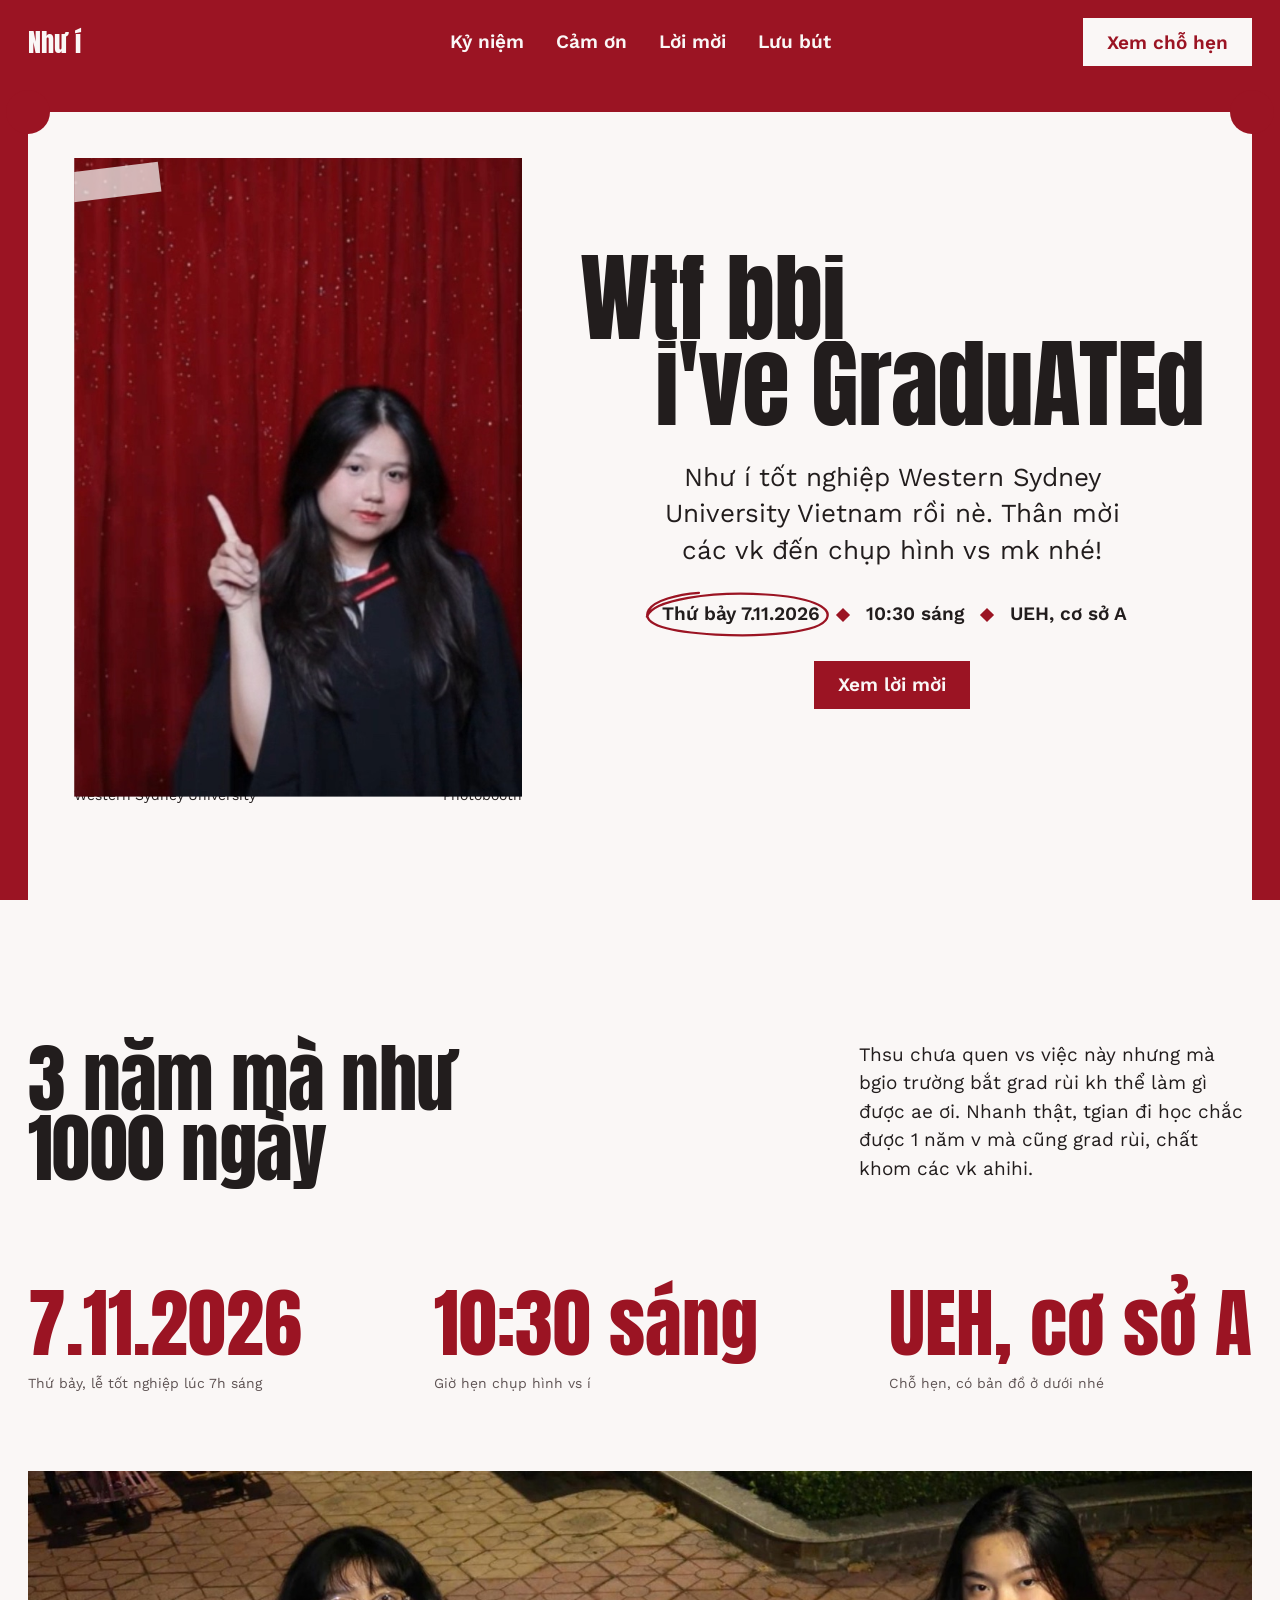
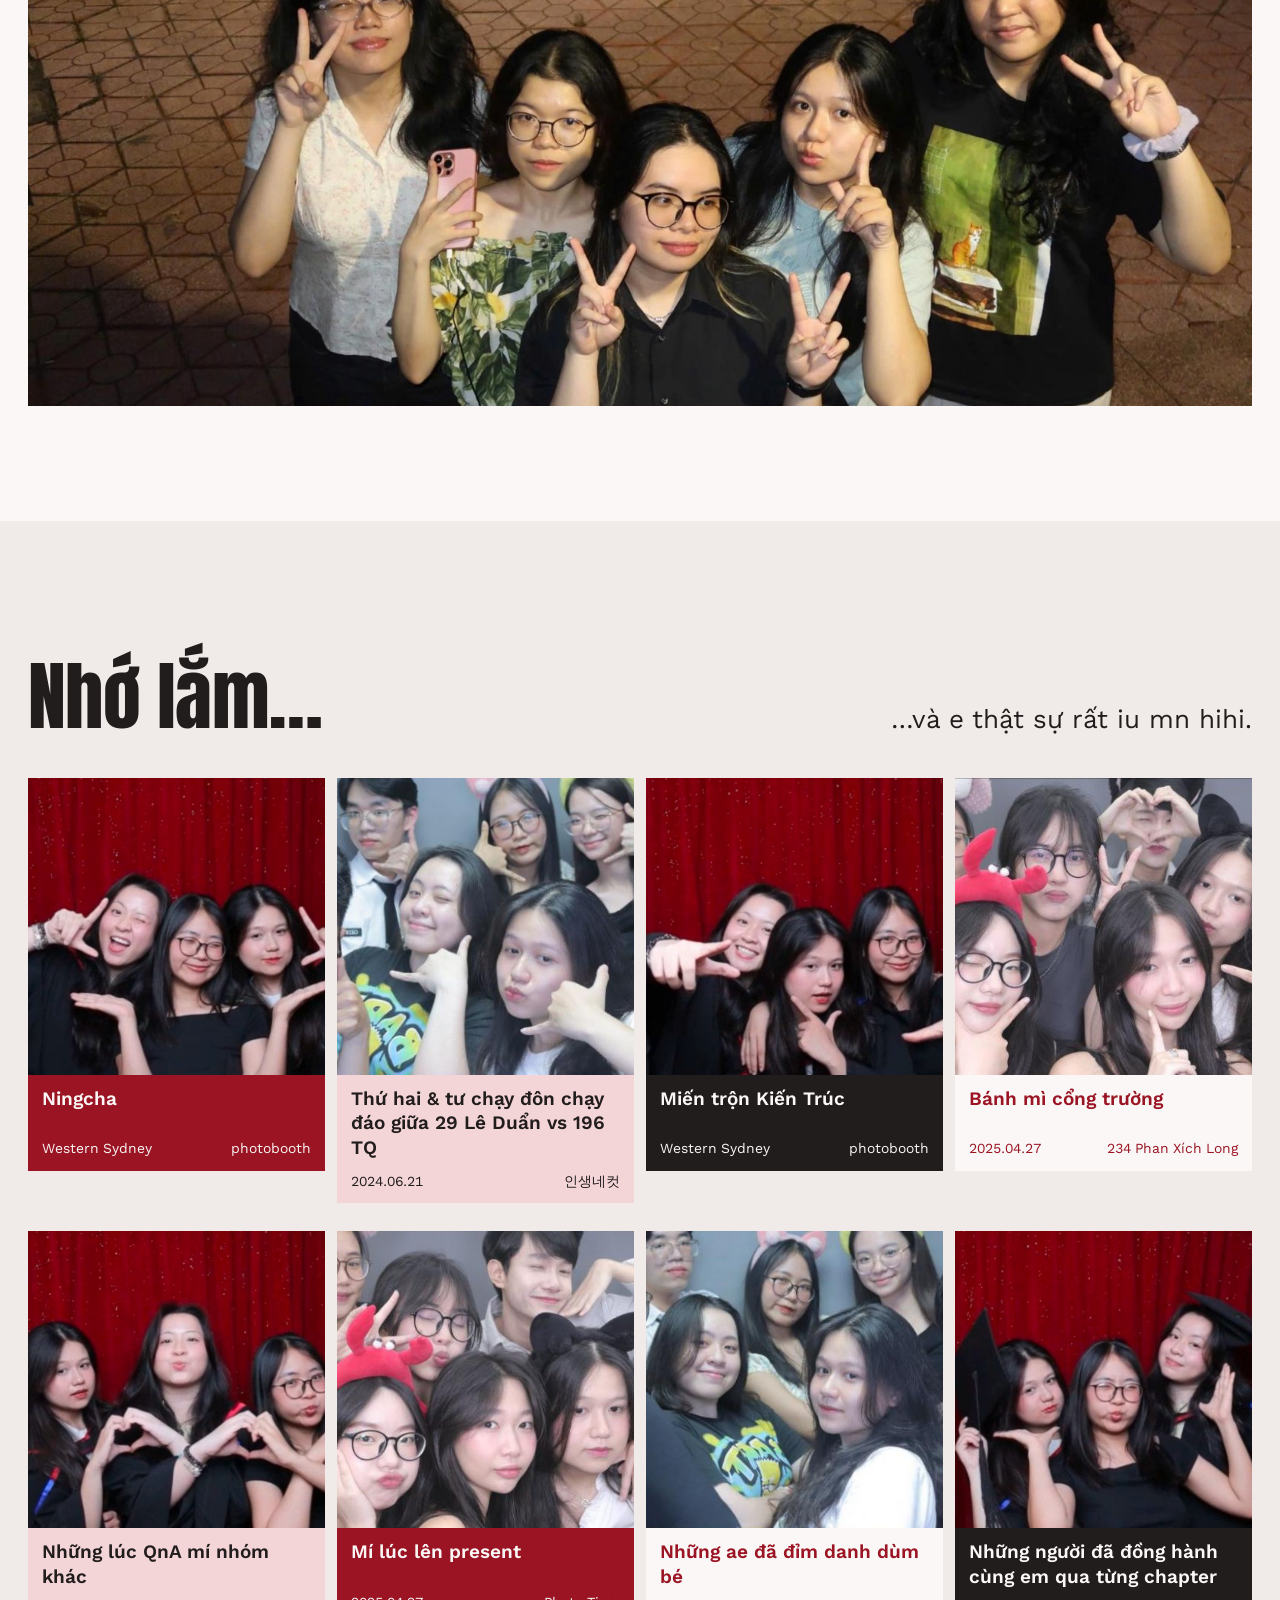
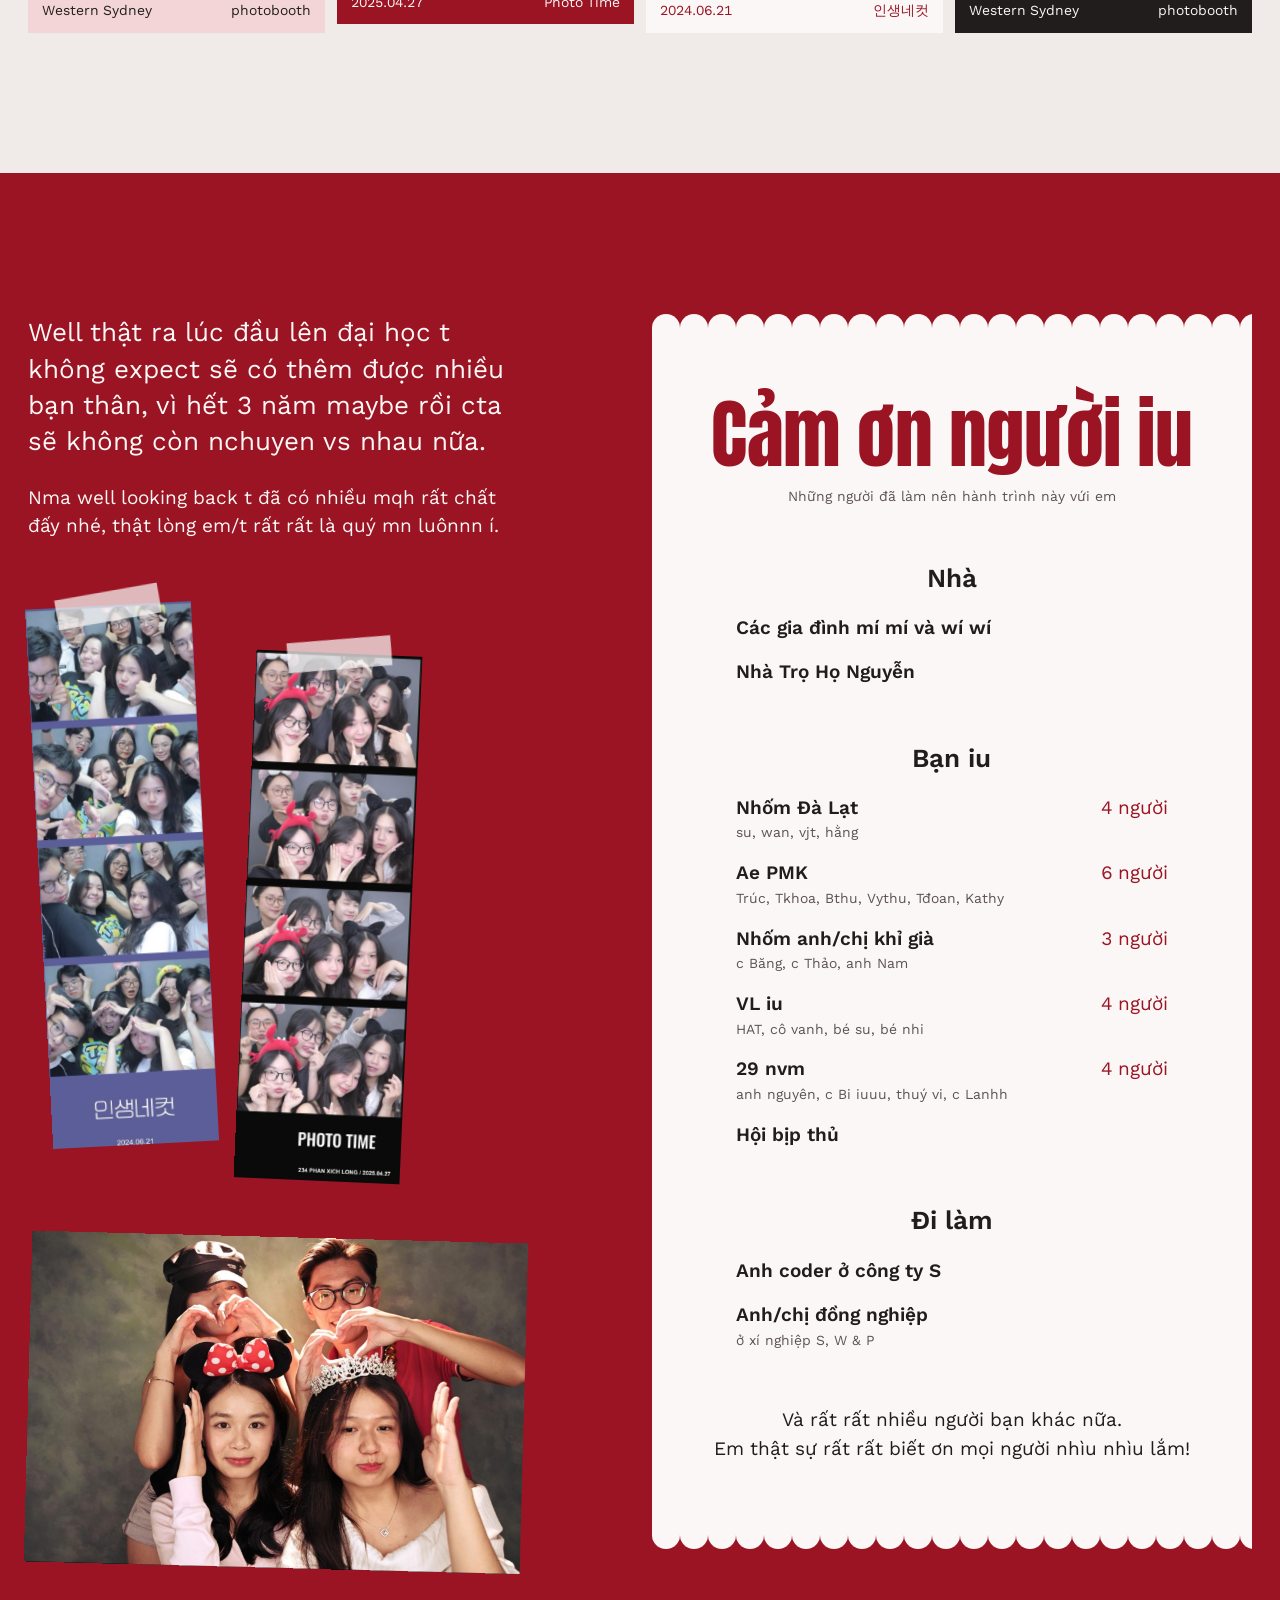
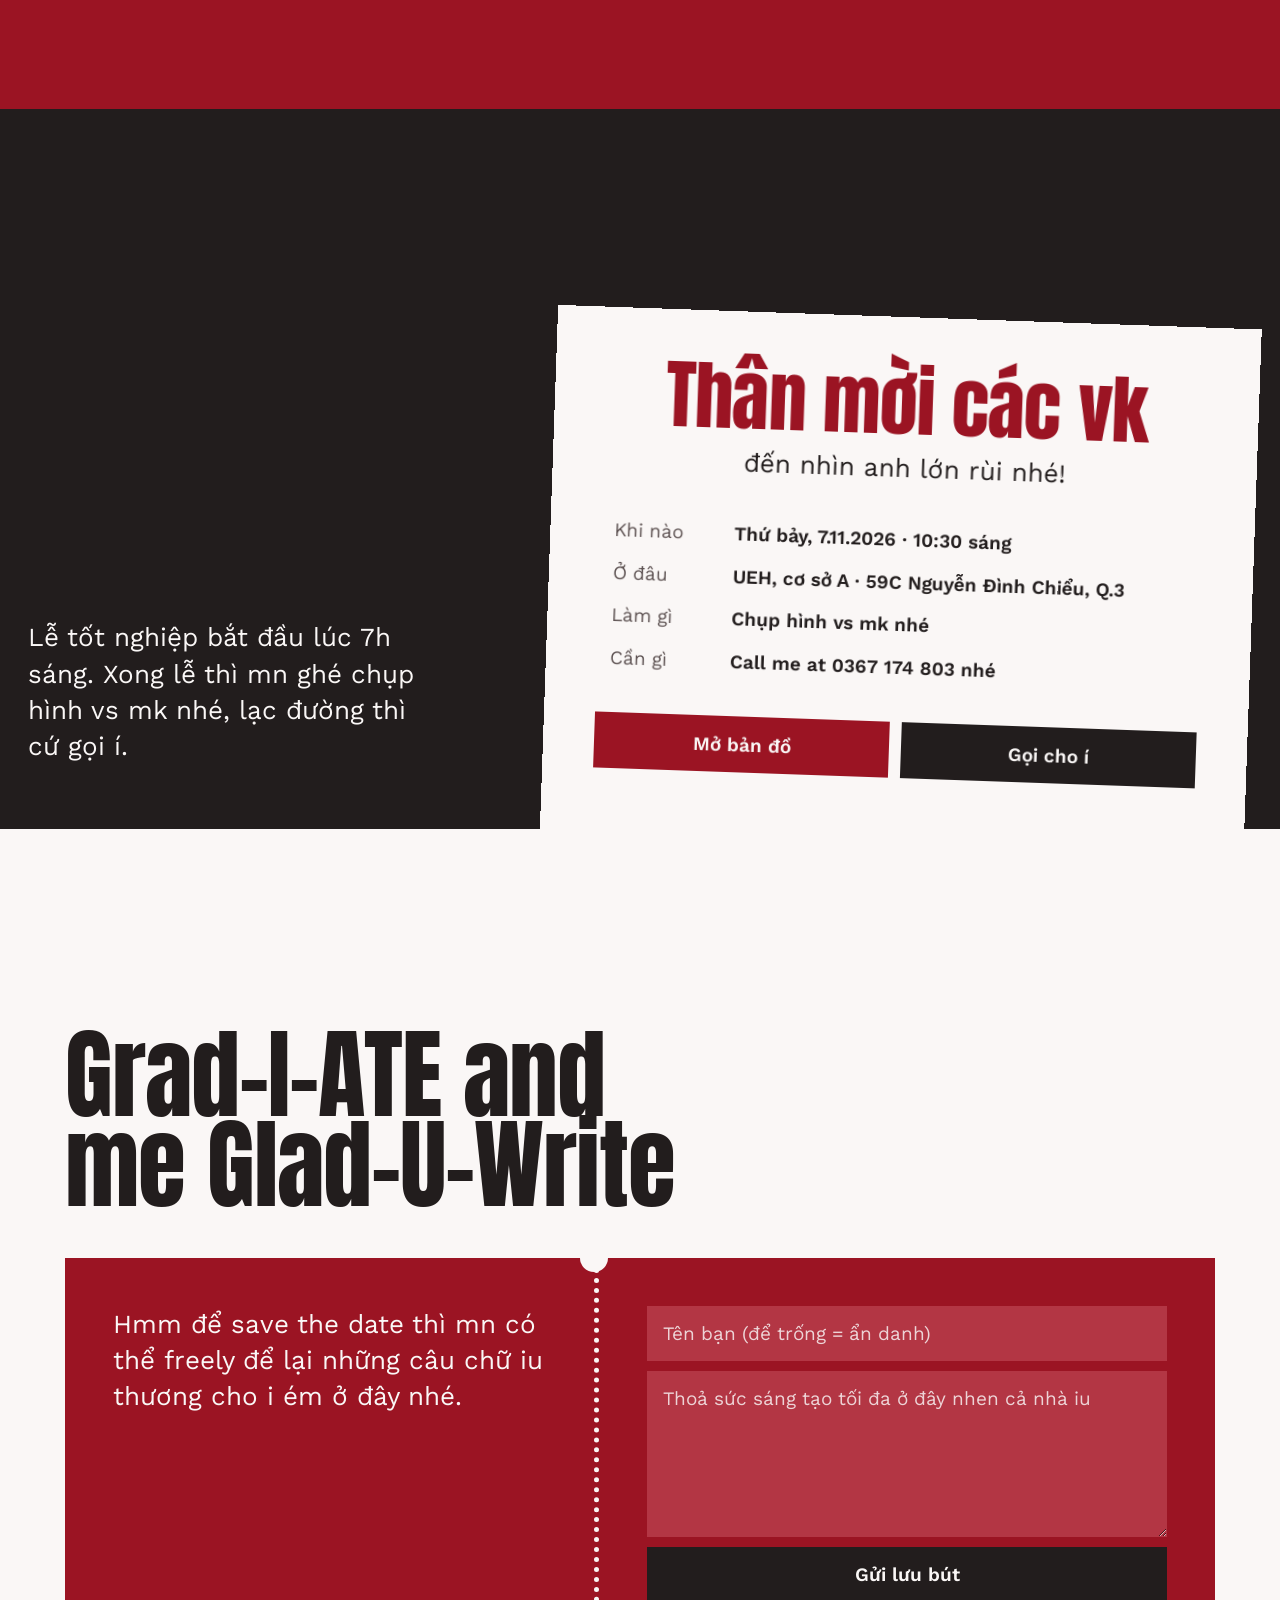
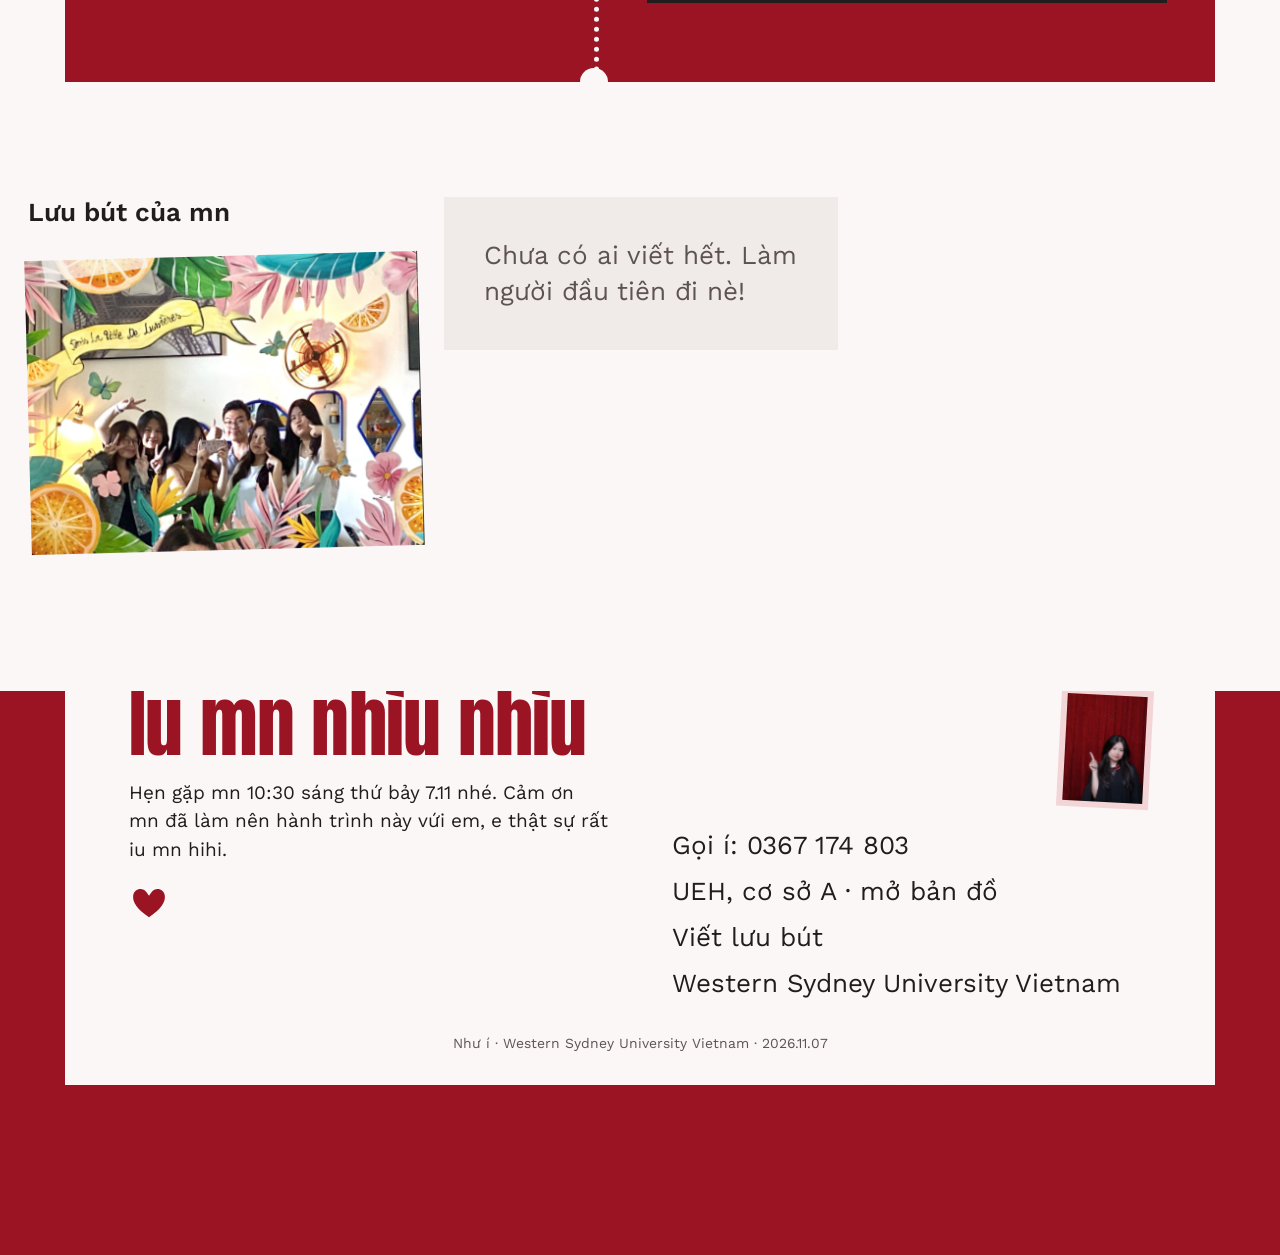
==== index.html @ 71745dd9 "Add Như í graduation invitation page Photobooth-card invitation in red and white: hero with grad por" ====
<!doctype html>
<html lang="vi">
<head>
<meta charset="utf-8">
<meta name="viewport" content="width=device-width, initial-scale=1, viewport-fit=cover">
<title>Như í tốt nghiệp</title>
<meta name="description" content="Như í tốt nghiệp Western Sydney University Vietnam. Thứ bảy 7.11.2026, 10:30 sáng: ghé chụp hình vs í nhé.">
<meta property="og:title" content="Wtf bbi i've GraduATEd · Như í">
<meta property="og:description" content="Thứ bảy 7.11.2026, 10:30 sáng tại UEH cơ sở A. Ghé chụp hình vs í nhé!">
<meta property="og:image" content="img/portrait.jpg">
<meta name="theme-color" content="#9b1423">
<link rel="preconnect" href="https://fonts.googleapis.com">
<link rel="preconnect" href="https://fonts.gstatic.com" crossorigin>
<link href="https://fonts.googleapis.com/css2?family=Anton&family=Work+Sans:wght@400;600&display=swap" rel="stylesheet">
<link rel="stylesheet" href="styles.css">
<script>document.documentElement.classList.add('js')</script>
</head>
<body>
<main class="sheet">

  <!-- Hero: the photobooth card held up against the red curtain -->
  <header class="hero" id="top">
    <nav class="bar" aria-label="Trang">
      <a class="mark" href="#top">Như í</a>
      <ul class="bar__links">
        <li><a class="link" href="#nho-lam">Kỷ niệm</a></li>
        <li><a class="link" href="#cam-on">Cảm ơn</a></li>
        <li><a class="link" href="#loi-moi">Lời mời</a></li>
        <li><a class="link" href="#luu-but">Lưu bút</a></li>
      </ul>
      <a class="button button--paper" href="#loi-moi">Xem chỗ hẹn</a>
    </nav>

    <div class="card">
      <span class="scallop scallop--tl" aria-hidden="true"></span>
      <span class="scallop scallop--tr" aria-hidden="true"></span>
      <div class="card__inner">
        <figure class="frame hero__frame" data-open>
          <img src="img/portrait.jpg" width="670" height="922" alt="Như í mặc áo cử nhân, chỉ tay lên, đứng trước tấm rèm đỏ của photobooth Western Sydney" fetchpriority="high">
          <span class="tape tape--hero" aria-hidden="true"></span>
          <figcaption class="imprint"><span>Western Sydney University</span><span>Photobooth</span></figcaption>
        </figure>
        <div class="hero__text">
          <h1 class="display lines">
            <span class="line"><span data-line style="--i:0">Wtf bbi</span></span>
            <span class="line line--right"><span data-line style="--i:1">i've GraduATEd</span></span>
          </h1>
          <p class="lead" data-load style="--d:420ms">Như í tốt nghiệp Western Sydney University Vietnam rồi nè. Thân mời các vk đến chụp hình vs mk nhé!</p>
          <p class="facts" data-load style="--d:480ms">
            <span class="circled">Thứ bảy 7.11.2026
              <svg class="pen" viewBox="0 0 220 64" preserveAspectRatio="none" aria-hidden="true"><path d="M14 36c6-20 70-30 128-26 46 3 72 14 66 28-7 17-70 22-120 19C40 54 6 46 16 28 22 17 46 10 70 8"/></svg>
            </span>
            <span class="diamond" aria-hidden="true"></span>
            <span>10:30 sáng</span>
            <span class="diamond" aria-hidden="true"></span>
            <span>UEH, cơ sở A</span>
          </p>
          <a class="button button--red" data-load style="--d:540ms" href="#loi-moi">Xem lời mời</a>
        </div>
      </div>
    </div>
  </header>

  <!-- Intro: the opening joke and the facts, set like a printed programme -->
  <section class="intro" aria-labelledby="intro-h">
    <div class="intro__top">
      <h2 class="head" id="intro-h" data-reveal>3 năm mà như 1000 ngày</h2>
      <p class="intro__note" data-reveal style="--i:1">Thsu chưa quen vs việc này nhưng mà bgio trường bắt grad rùi kh thể làm gì được ae ơi. Nhanh thật, tgian đi học chắc được 1 năm v mà cũng grad rùi, chất khom các vk ahihi.</p>
    </div>
    <dl class="programme">
      <div data-reveal style="--i:0"><dt>7.11.2026</dt><dd>Thứ bảy, lễ tốt nghiệp lúc 7h sáng</dd></div>
      <div data-reveal style="--i:1"><dt>10:30 sáng</dt><dd>Giờ hẹn chụp hình vs í</dd></div>
      <div data-reveal style="--i:2"><dt>UEH, cơ sở A</dt><dd>Chỗ hẹn, có bản đồ ở dưới nhé</dd></div>
    </dl>
    <figure class="intro__photo frame" data-reveal style="--i:3">
      <img src="img/night-five.jpg" width="1600" height="899" loading="lazy" alt="Năm cô bạn giơ tay chữ V, chụp từ trên xuống trên sân gạch buổi tối">
    </figure>
  </section>

  <!-- Gallery: booth frames with their printed strips, one memory each -->
  <section class="memories" id="nho-lam" aria-labelledby="mem-h">
    <div class="memories__head">
      <h2 class="head" id="mem-h" data-reveal>Nhớ lắm…</h2>
      <p class="lead" data-reveal style="--i:1">…và e thật sự rất iu mn hihi.</p>
    </div>
    <ul class="tiles">
      <li class="tile tile--a" data-reveal style="--i:0">
        <img src="img/booth-1.jpg" width="536" height="662" loading="lazy" alt="Ba bạn mặc áo cử nhân tạo dáng trước rèm đỏ">
        <div class="tile__strip"><p>Ningcha</p><p class="tile__imprint"><span>Western Sydney</span><span>photobooth</span></p></div>
      </li>
      <li class="tile tile--b" data-reveal style="--i:1">
        <img src="img/insaeng-1.jpg" width="592" height="392" loading="lazy" alt="Nhóm bạn chen nhau trong khung hình photobooth Life4Cuts">
        <div class="tile__strip"><p>Thứ hai &amp; tư chạy đôn chạy đáo giữa 29 Lê Duẩn vs 196 TQ</p><p class="tile__imprint"><span>2024.06.21</span><span>인생네컷</span></p></div>
      </li>
      <li class="tile tile--c" data-reveal style="--i:2">
        <img src="img/booth-2.jpg" width="536" height="662" loading="lazy" alt="Ba bạn mặc áo cử nhân chỉ tay về phía máy ảnh">
        <div class="tile__strip"><p>Miến trộn Kiến Trúc</p><p class="tile__imprint"><span>Western Sydney</span><span>photobooth</span></p></div>
      </li>
      <li class="tile tile--d" data-reveal style="--i:3">
        <img src="img/phototime-1.jpg" width="600" height="396" loading="lazy" alt="Năm bạn đeo bờm tai thỏ và bờm cua đỏ trong photobooth">
        <div class="tile__strip"><p>Bánh mì cổng trường</p><p class="tile__imprint"><span>2025.04.27</span><span>234 Phan Xích Long</span></p></div>
      </li>
      <li class="tile tile--b" data-reveal style="--i:0">
        <img src="img/booth-3.jpg" width="536" height="662" loading="lazy" alt="Ba bạn mặc áo cử nhân làm hình trái tim bằng tay">
        <div class="tile__strip"><p>Những lúc QnA mí nhóm khác</p><p class="tile__imprint"><span>Western Sydney</span><span>photobooth</span></p></div>
      </li>
      <li class="tile tile--a" data-reveal style="--i:1">
        <img src="img/phototime-3.jpg" width="600" height="396" loading="lazy" alt="Nhóm bạn chu môi, ôm má trong photobooth">
        <div class="tile__strip"><p>Mí lúc lên present</p><p class="tile__imprint"><span>2025.04.27</span><span>Photo Time</span></p></div>
      </li>
      <li class="tile tile--d" data-reveal style="--i:2">
        <img src="img/insaeng-3.jpg" width="592" height="392" loading="lazy" alt="Nhóm bạn đeo kính tụm lại cười trong photobooth">
        <div class="tile__strip"><p>Những ae đã đỉm danh dùm bé</p><p class="tile__imprint"><span>2024.06.21</span><span>인생네컷</span></p></div>
      </li>
      <li class="tile tile--c" data-reveal style="--i:3">
        <img src="img/booth-4.jpg" width="536" height="662" loading="lazy" alt="Ba bạn mặc áo cử nhân, một bạn cầm mũ tốt nghiệp">
        <div class="tile__strip"><p>Những người đã đồng hành cùng em qua từng chapter</p><p class="tile__imprint"><span>Western Sydney</span><span>photobooth</span></p></div>
      </li>
    </ul>
  </section>

  <!-- Thank you: the people, printed as a long list sheet beside the strips -->
  <section class="thanks" id="cam-on" aria-labelledby="thanks-h">
    <div class="thanks__side">
      <p class="lead" data-reveal>Well thật ra lúc đầu lên đại học t không expect sẽ có thêm được nhiều bạn thân, vì hết 3 năm maybe rồi cta sẽ không còn nchuyen vs nhau nữa.</p>
      <p data-reveal style="--i:1">Nma well looking back t đã có nhiều mqh rất chất đấy nhé, thật lòng em/t rất rất là quý mn luônnn í.</p>
      <div class="strips">
        <figure class="strip strip--left" data-reveal style="--i:2">
          <span class="tape" aria-hidden="true"></span>
          <img src="img/strip-insaeng.jpg" width="493" height="1600" loading="lazy" alt="Dải ảnh Life4Cuts bốn khung, nhóm bạn tạo dáng, ngày 2024.06.21">
        </figure>
        <figure class="strip strip--right" data-reveal style="--i:3">
          <span class="tape" aria-hidden="true"></span>
          <img src="img/strip-phototime.jpg" width="504" height="1600" loading="lazy" alt="Dải ảnh Photo Time bốn khung ở 234 Phan Xích Long, ngày 2025.04.27">
        </figure>
      </div>
      <figure class="frame thanks__photo" data-reveal style="--i:4">
        <img src="img/crew-minnie.jpg" width="1600" height="1064" loading="lazy" alt="Bốn bạn làm hình trái tim, hai bạn phía trước đeo bờm Minnie và vương miện">
      </figure>
    </div>

    <div class="menu" data-reveal>
      <h2 class="head" id="thanks-h">Cảm ơn người iu</h2>
      <p class="menu__note">Những người đã làm nên hành trình này vứi em</p>

      <div class="menu__group">
        <h3>Nhà</h3>
        <ul>
          <li><span class="menu__name">Các gia đình mí mí và wí wí</span></li>
          <li><span class="menu__name">Nhà Trọ Họ Nguyễn</span></li>
        </ul>
      </div>

      <div class="menu__group">
        <h3>Bạn iu</h3>
        <ul>
          <li><span class="menu__name">Nhốm Đà Lạt</span><span class="menu__count">4 người</span><span class="menu__who">su, wan, vjt, hằng</span></li>
          <li><span class="menu__name">Ae PMK</span><span class="menu__count">6 người</span><span class="menu__who">Trúc, Tkhoa, Bthu, Vythu, Tđoan, Kathy</span></li>
          <li><span class="menu__name">Nhốm anh/chị khỉ già</span><span class="menu__count">3 người</span><span class="menu__who">c Băng, c Thảo, anh Nam</span></li>
          <li><span class="menu__name">VL iu</span><span class="menu__count">4 người</span><span class="menu__who">HAT, cô vanh, bé su, bé nhi</span></li>
          <li><span class="menu__name">29 nvm</span><span class="menu__count">4 người</span><span class="menu__who">anh nguyên, c Bi iuuu, thuý vi, c Lanhh</span></li>
          <li><span class="menu__name">Hội bịp thủ</span></li>
        </ul>
      </div>

      <div class="menu__group">
        <h3>Đi làm</h3>
        <ul>
          <li><span class="menu__name">Anh coder ở công ty S</span></li>
          <li><span class="menu__name">Anh/chị đồng nghiệp</span><span class="menu__who">ở xí nghiệp S, W &amp; P</span></li>
        </ul>
      </div>

      <p class="menu__close">Và rất rất nhiều người bạn khác nữa.<br>Em thật sự rất rất biết ơn mọi người nhìu nhìu lắm!</p>
    </div>
  </section>

  <!-- Invitation: the reply card lying on the dark field -->
  <section class="invite" id="loi-moi" aria-labelledby="invite-h">
    <p class="invite__aside" data-reveal>Lễ tốt nghiệp bắt đầu lúc 7h sáng. Xong lễ thì mn ghé chụp hình vs mk nhé, lạc đường thì cứ gọi í.</p>
    <div class="reply" data-reveal style="--i:1">
      <h2 class="head" id="invite-h">Thân mời các vk</h2>
      <p class="lead reply__sub">đến nhìn anh lớn rùi nhé!</p>
      <dl class="reply__details">
        <div><dt>Khi nào</dt><dd>Thứ bảy, 7.11.2026 · 10:30 sáng</dd></div>
        <div><dt>Ở đâu</dt><dd>UEH, cơ sở A · 59C Nguyễn Đình Chiểu, Q.3</dd></div>
        <div><dt>Làm gì</dt><dd>Chụp hình vs mk nhé</dd></div>
        <div><dt>Cần gì</dt><dd>Call me at 0367 174 803 nhé</dd></div>
      </dl>
      <div class="reply__actions">
        <a class="button button--red button--bar" href="https://share.google/7WF62bSGx4A1vVodG" target="_blank" rel="noopener">Mở bản đồ</a>
        <a class="button button--ink button--bar" href="tel:0367174803">Gọi cho í</a>
      </div>
    </div>
  </section>

  <!-- Guestbook: a coupon to fill in, then the notes on the wall -->
  <section class="guestbook" id="luu-but" aria-labelledby="gb-h">
    <h2 class="head guestbook__h" id="gb-h" data-reveal>Grad-I-ATE and me Glad-U-Write</h2>
    <form class="coupon" id="gb-form" data-reveal style="--i:1">
      <div class="coupon__left">
        <p class="lead">Hmm để save the date thì mn có thể freely để lại những câu chữ iu thương cho i ém ở đây nhé.</p>
      </div>
      <div class="coupon__right">
        <label class="sr-only" for="gb-name">Tên người viết</label>
        <input id="gb-name" name="name" maxlength="60" autocomplete="name" placeholder="Tên bạn (để trống = ẩn danh)">
        <label class="sr-only" for="gb-msg">Lời chúc</label>
        <textarea id="gb-msg" name="message" maxlength="1000" rows="5" required placeholder="Thoả sức sáng tạo tối đa ở đây nhen cả nhà iu"></textarea>
        <button class="button button--ink button--bar" type="submit">Gửi lưu bút</button>
        <p class="coupon__status" id="gb-status" role="status"></p>
      </div>
    </form>

    <div class="wall">
      <div class="wall__side">
        <h3 class="lead-head" data-reveal>Lưu bút của mn</h3>
        <figure class="frame wall__photo" data-reveal style="--i:1">
          <span class="tape" aria-hidden="true"></span>
          <img src="img/cafe-mirror.jpg" width="1600" height="1197" loading="lazy" alt="Cả nhóm chụp hình trong gương ở quán cà phê vẽ hoa lá và cam">
        </figure>
      </div>
      <ul class="notes" id="gb-notes" aria-live="polite">
        <li class="note note--empty">Chưa có ai viết hết. Làm người đầu tiên đi nè!</li>
      </ul>
    </div>
  </section>
</main>

<!-- Footer: the back of the card, revealed as the page lifts like a curtain -->
<footer class="back">
  <div class="postcard" data-reveal>
    <div class="postcard__msg">
      <h2 class="head">Iu mn nhìu nhìu</h2>
      <p>Hẹn gặp mn 10:30 sáng thứ bảy 7.11 nhé. Cảm ơn mn đã làm nên hành trình này vứi em, e thật sự rất iu mn hihi.</p>
      <svg class="heart" viewBox="0 0 48 44" aria-hidden="true"><path d="M24 40C10 30 4 22 5 14c1-8 11-11 16-4l3 4 3-4c5-7 15-4 16 4 1 8-5 16-19 26z"/></svg>
    </div>
    <div class="postcard__addr">
      <figure class="stamp"><img src="img/portrait.jpg" width="670" height="922" loading="lazy" alt="Ảnh tem: Như í mặc áo cử nhân"></figure>
      <ul>
        <li><a class="link" href="tel:0367174803">Gọi í: 0367 174 803</a></li>
        <li><a class="link" href="https://share.google/7WF62bSGx4A1vVodG" target="_blank" rel="noopener">UEH, cơ sở A · mở bản đồ</a></li>
        <li><a class="link" href="#luu-but">Viết lưu bút</a></li>
        <li>Western Sydney University Vietnam</li>
      </ul>
    </div>
    <p class="postcard__imprint">Như í · Western Sydney University Vietnam · 2026.11.07</p>
  </div>
</footer>

<script src="script.js" defer></script>
</body>
</html>
---- styles.css ----
/* Như í — graduation invitation. A photobooth card held against the red curtain. */

:root {
  /* colour: taken from the Western Sydney booth curtain, paper and ink */
  --red: #9b1423;
  --red-soft: #b33644;
  --paper: #faf7f6;
  --paper-2: #f0eae8;
  --pink: #f4d5d7;
  --ink: #221d1d;
  --muted: #5e5353;

  /* type: Anton for display, Work Sans for reading (both carry Vietnamese) */
  --display: "Anton", "Arial Narrow", sans-serif;
  --text: "Work Sans", system-ui, sans-serif;
  --step-small: clamp(0.8125rem, 0.79rem + 0.1vw, 0.875rem);
  --step-body: clamp(1.0625rem, 1rem + 0.25vw, 1.1875rem);
  --step-lead: clamp(1.25rem, 1.1rem + 0.7vw, 1.625rem);
  --step-head: clamp(2.25rem, 1.2rem + 4.4vw, 5rem);
  --step-display: clamp(3.25rem, 1rem + 6.4vw, 6.5rem);

  /* frame */
  --m: clamp(16px, 2.2vw, 32px);
  --gap: clamp(16px, 1.8vw, 24px);
  --section: clamp(96px, 11vw, 160px);

  /* motion */
  --ease-out: cubic-bezier(0.22, 1, 0.36, 1);
  --ease-expo: cubic-bezier(0.16, 1, 0.3, 1);
  --ease-in-out: cubic-bezier(0.76, 0, 0.24, 1);
  --ease-soft: cubic-bezier(0.33, 1, 0.68, 1);
  --t-press: 140ms;
  --t-hover: 180ms;
  --t-ui: 240ms;
}

*, *::before, *::after { box-sizing: border-box; }
html { -webkit-text-size-adjust: 100%; scroll-behavior: smooth; }
@media (prefers-reduced-motion: reduce) { html { scroll-behavior: auto; } }
body {
  margin: 0;
  background: var(--red);
  color: var(--ink);
  font: 400 var(--step-body)/1.5 var(--text);
  -webkit-font-smoothing: antialiased;
}
img { display: block; max-width: 100%; height: auto; }
h1, h2, h3, p, ul, dl, dd, figure { margin: 0; }
ul { padding: 0; list-style: none; }
a { color: inherit; }
::selection { background: var(--red); color: var(--paper); }
:focus-visible { outline: 3px solid currentColor; outline-offset: 3px; }
.sr-only { position: absolute; width: 1px; height: 1px; overflow: hidden; clip-path: inset(50%); white-space: nowrap; }

.display, .head {
  font-family: var(--display);
  font-weight: 400;
  letter-spacing: -0.01em;
  line-height: 0.92;
  text-wrap: balance;
}
.display { font-size: var(--step-display); line-height: 0.88; }
.head { font-size: var(--step-head); }
.lead { font-size: var(--step-lead); line-height: 1.4; }

.link {
  text-decoration: underline;
  text-decoration-color: transparent;
  text-underline-offset: 0.2em;
  text-decoration-thickness: 0.08em;
  transition: text-decoration-color var(--t-hover) ease;
}

.button {
  display: inline-flex;
  align-items: center;
  justify-content: center;
  min-height: 48px;
  padding: 0 24px;
  border: 0;
  border-radius: 0;
  font: 600 var(--step-body)/1 var(--text);
  text-decoration: none;
  cursor: pointer;
  transition: transform var(--t-press) var(--ease-out), background-color var(--t-hover) ease, color var(--t-hover) ease;
}
.button:active { transform: scale(0.97); }
.button--paper { background: var(--paper); color: var(--red); }
.button--red { background: var(--red); color: var(--paper); }
.button--ink { background: var(--ink); color: var(--paper); }
.button--bar { width: 100%; min-height: 56px; }
@media (hover: hover) and (pointer: fine) {
  .link:hover { text-decoration-color: currentColor; }
  .button--paper:hover { background: var(--pink); }
  .button--red:hover { background: var(--ink); }
  .button--ink:hover { background: var(--red); }
}

/* the photograph and its booth imprint */
.frame { position: relative; }
.frame img { width: 100%; object-fit: cover; }
.imprint {
  display: flex;
  justify-content: space-between;
  gap: 12px;
  padding-top: 10px;
  font-size: var(--step-small);
  font-variant-numeric: tabular-nums;
}
.tape {
  position: absolute;
  z-index: 2;
  top: -14px;
  left: 18px;
  width: 104px;
  height: 30px;
  background: rgb(250 247 246 / 0.72);
  transform: rotate(-7deg);
  pointer-events: none;
}

/* ---------- the page lifts off the footer like a curtain ---------- */
.sheet { position: relative; z-index: 1; background: var(--paper); }
.back { position: relative; z-index: 0; }

/* ---------- hero ---------- */
.hero {
  display: flex;
  flex-direction: column;
  min-height: 100svh;
  padding: 0 var(--m);
  overflow-x: clip;
  background: var(--red);
  color: var(--paper);
}
.bar {
  display: grid;
  grid-template-columns: 1fr auto 1fr;
  align-items: center;
  min-height: 84px;
}
.mark { font: 400 var(--step-lead)/1 var(--display); text-decoration: none; }
.bar__links { display: flex; gap: 32px; font-weight: 600; }
.bar__links a { text-decoration-color: transparent; }
.bar .button { justify-self: end; }

.card {
  position: relative;
  flex: 1;
  width: 100%;
  max-width: 1376px;
  margin: 28px auto 0;
  padding: clamp(28px, 3.6vw, 52px);
  padding-bottom: 72px;
  background: var(--paper);
  color: var(--ink);
}
.scallop {
  position: absolute;
  top: -22px;
  width: 44px;
  height: 44px;
  border-radius: 50%;
  background: var(--red);
}
.scallop--tl { left: -22px; }
.scallop--tr { right: -22px; }
.card__inner {
  display: grid;
  grid-template-columns: 5fr 7fr;
  gap: clamp(32px, 4.4vw, 64px);
  align-items: center;
}
.hero__frame { overflow: clip; }
.hero__frame img { aspect-ratio: 670 / 922; background: var(--red); }
.hero__frame .tape { top: 10px; left: -18px; }
.hero__text { display: grid; justify-items: center; text-align: center; gap: 32px; }
.hero__text h1 { width: 100%; max-width: 13ch; }
.lines .line { display: block; overflow: hidden; padding-bottom: 0.08em; margin-bottom: -0.08em; }
.lines [data-line] { display: block; }
.hero h1 .line:first-child { text-align: left; }
.hero h1 .line--right { text-align: right; }
.hero .lead { max-width: 30ch; }
.facts {
  display: flex;
  flex-wrap: wrap;
  justify-content: center;
  align-items: center;
  gap: 10px 18px;
  font-weight: 600;
}
.diamond { width: 10px; height: 10px; background: var(--red); transform: rotate(45deg); }
.circled { position: relative; white-space: nowrap; padding-left: 4px; }
.pen {
  position: absolute;
  inset: -14px -18px -12px -24px;
  width: calc(100% + 42px);
  height: calc(100% + 26px);
  overflow: visible;
  fill: none;
  stroke: var(--red);
  stroke-width: 2.6;
  stroke-linecap: round;
  pointer-events: none;
}

/* ---------- intro ---------- */
.intro { padding: var(--section) var(--m) clamp(96px, 9vw, 120px); }
.intro__top {
  display: grid;
  grid-template-columns: repeat(12, 1fr);
  gap: var(--gap);
  align-items: end;
}
.intro__top h2 { grid-column: 1 / 8; }
.intro__note { grid-column: 9 / 13; }
.programme {
  display: flex;
  justify-content: space-between;
  gap: var(--gap);
  margin-top: clamp(72px, 8vw, 120px);
}
.programme dt { font: 400 var(--step-head)/1 var(--display); color: var(--red); }
.programme dd { margin-top: 12px; font-size: var(--step-small); color: var(--muted); }
.intro__photo { margin-top: clamp(56px, 6vw, 88px); overflow: clip; }
.intro__photo img { aspect-ratio: 16 / 7; object-position: 50% 42%; }

/* ---------- memories: tiles with booth strips ---------- */
.memories { padding: var(--section) var(--m); background: var(--paper-2); }
.memories__head {
  display: flex;
  justify-content: space-between;
  align-items: baseline;
  gap: var(--gap);
  margin-bottom: 40px;
}
.tiles {
  display: grid;
  grid-template-columns: repeat(4, 1fr);
  gap: 28px 12px;
}
.tile img {
  width: 100%;
  aspect-ratio: 1;
  object-fit: cover;
  object-position: 50% 70%;
  transition: transform var(--t-ui) var(--ease-out);
}
.tile__strip {
  display: grid;
  align-content: space-between;
  gap: 10px;
  min-height: 96px;
  padding: 12px 14px;
}
.tile__strip p:first-child { font-weight: 600; line-height: 1.3; }
.tile__imprint {
  display: flex;
  justify-content: space-between;
  gap: 8px;
  font-size: var(--step-small);
  font-variant-numeric: tabular-nums;
}
.tile--a .tile__strip { background: var(--red); color: var(--paper); }
.tile--b .tile__strip { background: var(--pink); color: var(--ink); }
.tile--c .tile__strip { background: var(--ink); color: var(--paper); }
.tile--d .tile__strip { background: var(--paper); color: var(--red); }
@media (hover: hover) and (pointer: fine) {
  .tile:hover img { transform: rotate(-1.5deg) scale(1.02); }
}

/* ---------- thanks: the list sheet ---------- */
.thanks {
  display: grid;
  grid-template-columns: repeat(12, 1fr);
  gap: var(--gap);
  align-items: start;
  padding: var(--section) var(--m);
  background: var(--red);
  color: var(--paper);
}
.thanks__side { grid-column: 1 / 6; display: grid; gap: 24px; }
.strips { display: flex; gap: clamp(20px, 3vw, 44px); margin-top: 40px; padding-left: 12px; }
.strip { position: relative; width: clamp(130px, 13vw, 184px); transition: transform var(--t-ui) var(--ease-out); }
.strip--left { transform: rotate(-3deg); }
.strip--right { transform: rotate(2.5deg); margin-top: 48px; }
.strip .tape { left: 50%; margin-left: -52px; }
@media (hover: hover) and (pointer: fine) {
  .strip--left:hover { transform: rotate(-1deg) translateY(-6px); }
  .strip--right:hover { transform: rotate(0.5deg) translateY(-6px); }
}
.thanks__photo { margin-top: 32px; transform: rotate(1.5deg); }
.thanks__photo img { aspect-ratio: 3 / 2; }

.menu {
  position: relative;
  grid-column: 7 / 13;
  margin: 14px 0;
  padding: 72px clamp(28px, 4.4vw, 64px);
  background: var(--paper);
  color: var(--ink);
  text-align: center;
}
.menu::before, .menu::after {
  content: "";
  position: absolute;
  left: 0;
  right: 0;
  height: 14px;
  background: var(--paper);
  -webkit-mask: url("data:image/svg+xml,%3Csvg xmlns='http://www.w3.org/2000/svg' width='28' height='14'%3E%3Ccircle cx='14' cy='14' r='14'/%3E%3C/svg%3E") 0 100% / 28px 14px repeat-x;
  mask: url("data:image/svg+xml,%3Csvg xmlns='http://www.w3.org/2000/svg' width='28' height='14'%3E%3Ccircle cx='14' cy='14' r='14'/%3E%3C/svg%3E") 0 100% / 28px 14px repeat-x;
}
.menu::before { top: -14px; }
.menu::after { bottom: -14px; transform: scaleY(-1); }
.menu h2 { color: var(--red); }
.menu__note { margin-top: 16px; font-size: var(--step-small); color: var(--muted); }
.menu__group { margin-top: 56px; }
.menu__group h3 { font: 600 var(--step-lead)/1.2 var(--text); margin-bottom: 20px; }
.menu__group ul { display: grid; gap: 16px; max-width: 27rem; margin: 0 auto; text-align: left; }
.menu__group li {
  display: grid;
  grid-template-columns: 1fr auto;
  column-gap: 16px;
}
.menu__name { font-weight: 600; }
.menu__count { font-variant-numeric: tabular-nums; color: var(--red); }
.menu__who { grid-column: 1 / -1; font-size: var(--step-small); color: var(--muted); }
.menu__close { margin-top: 56px; }

/* ---------- invitation: the reply card ---------- */
.invite {
  display: grid;
  grid-template-columns: repeat(12, 1fr);
  gap: var(--gap);
  align-items: end;
  min-height: 80svh;
  padding: var(--section) var(--m) 0;
  overflow: clip;
  background: var(--ink);
  color: var(--paper);
}
.invite__aside { grid-column: 1 / 5; margin-bottom: 64px; font-size: var(--step-lead); line-height: 1.4; }
.reply {
  grid-column: 6 / 13;
  margin-bottom: -60px;
  padding: clamp(32px, 4vw, 56px) clamp(24px, 4vw, 56px) calc(60px + clamp(32px, 4vw, 56px));
  background: var(--paper);
  color: var(--ink);
  text-align: center;
  transform: rotate(2deg);
}
.reply h2 { color: var(--red); }
.reply__sub { margin-top: 12px; }
.reply__details { display: grid; gap: 14px; margin: 40px auto 0; max-width: 36rem; text-align: left; }
.reply__details div { display: grid; grid-template-columns: 6.5rem 1fr; gap: 16px; }
.reply__details dt { color: var(--muted); }
.reply__details dd { font-weight: 600; }
.reply__actions { display: grid; grid-template-columns: 1fr 1fr; gap: 12px; margin-top: 40px; }

/* ---------- guestbook: the clip-out coupon ---------- */
.guestbook { padding: calc(var(--section) + 60px) var(--m) var(--section); }
.coupon {
  position: relative;
  display: grid;
  grid-template-columns: 46fr 54fr;
  max-width: 1150px;
  margin: 0 auto;
  background: var(--red);
  color: var(--paper);
}
.coupon::before, .coupon::after {
  content: "";
  position: absolute;
  left: calc(46% - 14px);
  width: 28px;
  height: 28px;
  border-radius: 50%;
  background: var(--paper);
}
.coupon::before { top: -14px; }
.coupon::after { bottom: -14px; }
.coupon__left {
  display: grid;
  align-content: space-between;
  gap: 32px;
  padding: 48px;
}
.guestbook__h { max-width: 1150px; margin: 0 auto 48px; font-size: var(--step-display); }
.coupon__right {
  display: grid;
  gap: 10px;
  align-content: start;
  padding: 48px;
  border-left: 5px dotted var(--paper);
}
.coupon input, .coupon textarea {
  width: 100%;
  min-height: 52px;
  padding: 14px 16px;
  border: 0;
  border-radius: 0;
  background: var(--red-soft);
  color: var(--paper);
  font: 400 var(--step-body)/1.45 var(--text);
  resize: vertical;
}
.coupon textarea { min-height: 156px; }
.coupon ::placeholder { color: rgb(250 247 246 / 0.82); }
.coupon input:focus-visible, .coupon textarea:focus-visible { outline: 3px solid var(--paper); outline-offset: 2px; }
.coupon__status { min-height: 1.5em; font-size: var(--step-small); }
.coupon__status a { font-weight: 600; }

.wall {
  display: grid;
  grid-template-columns: repeat(12, 1fr);
  gap: var(--gap);
  margin-top: clamp(96px, 9vw, 140px);
}
.wall__side { grid-column: 1 / 5; }
.lead-head { font: 600 var(--step-lead)/1.2 var(--text); }
.wall__photo { margin-top: 28px; transform: rotate(-1.5deg); }
.wall__photo img { aspect-ratio: 4 / 3; }
.notes { grid-column: 5 / 13; columns: 2; column-gap: 20px; }
.note {
  break-inside: avoid;
  margin-bottom: 20px;
  padding: 24px 24px 20px;
  background: var(--paper-2);
  overflow-wrap: anywhere;
  white-space: pre-line;
  animation: none;
}
.note:nth-child(3n + 2) { background: var(--pink); transform: rotate(0.8deg); }
.note:nth-child(3n) { transform: rotate(-0.6deg); }
.note__from { display: block; margin-top: 14px; font-size: var(--step-small); font-weight: 600; color: var(--red); white-space: normal; }
.note--empty { padding: 40px; font-size: var(--step-lead); line-height: 1.4; color: var(--muted); }

/* ---------- footer: the back of the card ---------- */
.back {
  overflow: clip;
  padding: 72px var(--m) 32px;
  background: var(--red);
}
.postcard {
  position: relative;
  display: grid;
  grid-template-columns: 1fr 1fr;
  gap: 32px 64px;
  max-width: 1150px;
  min-height: 420px;
  margin: 0 auto;
  padding: 64px clamp(24px, 5vw, 72px) 32px;
  background: var(--paper);
  color: var(--ink);
}
.postcard::before {
  content: "";
  position: absolute;
  top: -24px;
  left: 0;
  right: 0;
  height: 24px;
  background: var(--paper);
  -webkit-mask: url("data:image/svg+xml,%3Csvg xmlns='http://www.w3.org/2000/svg' width='96' height='24'%3E%3Cellipse cx='48' cy='24' rx='48' ry='24'/%3E%3C/svg%3E") 0 100% / 96px 24px repeat-x;
  mask: url("data:image/svg+xml,%3Csvg xmlns='http://www.w3.org/2000/svg' width='96' height='24'%3E%3Cellipse cx='48' cy='24' rx='48' ry='24'/%3E%3C/svg%3E") 0 100% / 96px 24px repeat-x;
}
.postcard__msg { display: grid; align-content: start; gap: 20px; }
.postcard__msg h2 { color: var(--red); }
.heart { width: 40px; fill: var(--red); }
.postcard__addr { position: relative; padding-top: 140px; }
.stamp {
  position: absolute;
  top: 0;
  right: 0;
  width: 92px;
  padding: 6px;
  background: var(--pink);
  transform: rotate(3deg);
}
.stamp img { aspect-ratio: 3 / 4; object-fit: cover; }
.postcard__addr ul { display: grid; gap: 12px; font-size: var(--step-lead); line-height: 1.3; }
.postcard__imprint {
  grid-column: 1 / -1;
  align-self: end;
  text-align: center;
  font-size: var(--step-small);
  color: var(--muted);
}

/* ---------- tablet ---------- */
@media (max-width: 1024px) {
  .bar__links { gap: 20px; }
  .card__inner { grid-template-columns: 1fr; justify-items: center; }
  .hero__text { order: -1; }
  .hero__frame { width: min(100%, 520px); }
  .intro__top h2 { grid-column: 1 / 13; }
  .intro__note { grid-column: 1 / 9; }
  .tiles { grid-template-columns: repeat(2, 1fr); }
  .thanks__side { grid-column: 1 / 13; grid-template-columns: 1fr 1fr; column-gap: var(--gap); }
  .thanks__side .lead, .thanks__side > p { grid-column: 1 / -1; }
  .strips { margin-top: 24px; }
  .thanks__photo { align-self: center; margin-top: 0; }
  .menu { grid-column: 1 / 13; margin-top: 48px; }
  .invite__aside { grid-column: 1 / 13; margin-bottom: 0; }
  .reply { grid-column: 2 / 12; margin-top: 32px; }
  .wall__side { grid-column: 1 / 13; display: grid; grid-template-columns: 1fr 1fr; gap: var(--gap); align-items: start; }
  .wall__photo { margin-top: 0; }
  .notes { grid-column: 1 / 13; }
}

/* ---------- phone: its own composition ---------- */
@media (max-width: 640px) {
  .hero { padding: 0 16px; }
  .bar { grid-template-columns: 1fr auto; min-height: 68px; }
  .bar__links { display: none; }
  .bar .button { min-height: 44px; padding: 0 16px; }
  .card { margin-top: 20px; padding: 28px 20px 48px; }
  .card__inner { grid-template-columns: 1fr; gap: 28px; }
  .hero__text { order: -1; gap: 22px; }
  .hero__text h1 { font-size: 13vw; max-width: none; }
  .hero h1 .line:first-child, .hero h1 .line--right { text-align: center; }
  .facts { gap: 8px 14px; }
  .intro__note { grid-column: 1 / 13; }
  .programme { display: grid; grid-template-columns: 1fr 1fr; row-gap: 32px; }
  .programme > div:last-child { grid-column: 1 / -1; }
  .intro__photo img { aspect-ratio: 4 / 3; }
  .memories__head { display: grid; gap: 12px; margin-bottom: 24px; }
  .tiles { gap: 20px 8px; }
  .tile__strip { padding: 10px; min-height: 0; }
  .tile__imprint span:last-child { display: none; }
  .thanks__side { grid-template-columns: 1fr; }
  .strips { justify-content: center; padding-left: 0; }
  .strip { width: 40vw; max-width: 160px; }
  .menu { padding: 56px 24px; }
  .invite { min-height: 0; }
  .reply { grid-column: 1 / 13; width: 92%; margin-left: auto; margin-right: auto; transform: rotate(1deg); }
  .reply__details div { grid-template-columns: 1fr; gap: 2px; }
  .reply__actions { grid-template-columns: 1fr; }
  .coupon { grid-template-columns: 1fr; }
  .coupon::before, .coupon::after { display: none; }
  .coupon__left { padding: 36px 24px 32px; }
  .coupon__right { position: relative; padding: 32px 24px 36px; border-left: 0; border-top: 5px dotted var(--paper); }
  .coupon__right::before, .coupon__right::after {
    content: "";
    position: absolute;
    top: -16.5px;
    width: 28px;
    height: 28px;
    border-radius: 50%;
    background: var(--paper);
  }
  .coupon__right::before { left: -14px; }
  .coupon__right::after { right: -14px; }
  .coupon input { min-height: 54px; }
  .wall__side { grid-template-columns: 1fr; }
  .notes { columns: 1; }
  .guestbook__h { font-size: var(--step-head); }
  .back { padding: 56px 16px 24px; }
  .postcard { grid-template-columns: 1fr; padding: 48px 24px 24px; }
  .postcard::before {
    -webkit-mask-size: 64px 24px;
    mask-size: 64px 24px;
  }
  .postcard__addr { padding-top: 0; }
  .stamp { position: static; width: 72px; margin-bottom: 24px; }
  .postcard__addr ul { font-size: var(--step-body); }
}

/* ---------- motion: arrival, reveals, the drifting portrait ---------- */
@media (prefers-reduced-motion: no-preference) {
  .js .hero [data-line] { transform: translateY(105%); animation: load-line 900ms var(--ease-expo) forwards; animation-delay: calc(140ms + var(--i) * 90ms); }
  .js .hero [data-load] { opacity: 0; transform: translateY(14px); animation: load-rise 520ms var(--ease-out) forwards; animation-delay: var(--d); }
  .js .hero [data-open] { clip-path: inset(0 0 100% 0); animation: load-open 1000ms var(--ease-in-out) 150ms forwards; }
  .js .hero__frame img { animation: drift 16s var(--ease-soft) 0s infinite alternate; transform: scale(1.07); }
  .js .pen path { stroke-dasharray: 520; stroke-dashoffset: 520; animation: pen 900ms var(--ease-out) 1100ms forwards; }
  .js .card { transform: translateY(40px); animation: load-card 1000ms var(--ease-expo) 40ms forwards; }

  .js [data-reveal] {
    opacity: 0;
    transform: translateY(24px);
    transition: opacity 700ms var(--ease-out), transform 900ms var(--ease-expo);
    transition-delay: calc(var(--i, 0) * 80ms);
  }
  .js [data-reveal].is-in { opacity: 1; transform: none; }
  .js .strip--left[data-reveal].is-in { transform: rotate(-3deg); }
  .js .strip--right[data-reveal].is-in { transform: rotate(2.5deg); }
  .js .thanks__photo[data-reveal].is-in { transform: rotate(1.5deg); }
  .js .wall__photo[data-reveal].is-in { transform: rotate(-1.5deg); }
  .js .reply[data-reveal] { transform: translateY(48px) rotate(5deg); }
  .js .reply[data-reveal].is-in { transform: rotate(2deg); }
  .note--new { animation: note-in 700ms var(--ease-expo) both; }
}
@media (prefers-reduced-motion: no-preference) and (max-width: 640px) {
  .js .reply[data-reveal].is-in { transform: rotate(1deg); }
}
@keyframes load-line { to { transform: none; } }
@keyframes load-rise { to { opacity: 1; transform: none; } }
@keyframes load-open { to { clip-path: inset(0); } }
@keyframes load-card { to { transform: none; } }
@keyframes drift { from { transform: scale(1.07); } to { transform: scale(1) translateY(-1.5%); } }
@keyframes pen { to { stroke-dashoffset: 0; } }
@supports (animation-timeline: view()) {
  @media (prefers-reduced-motion: no-preference) and (min-width: 641px) {
    .postcard { animation: curtain linear both; animation-timeline: view(); animation-range: entry 0% entry 100%; }
  }
}
@keyframes curtain { from { transform: translateY(-30%); } to { transform: none; } }
@keyframes note-in { from { opacity: 0; transform: translateY(-16px) rotate(-3deg); } }
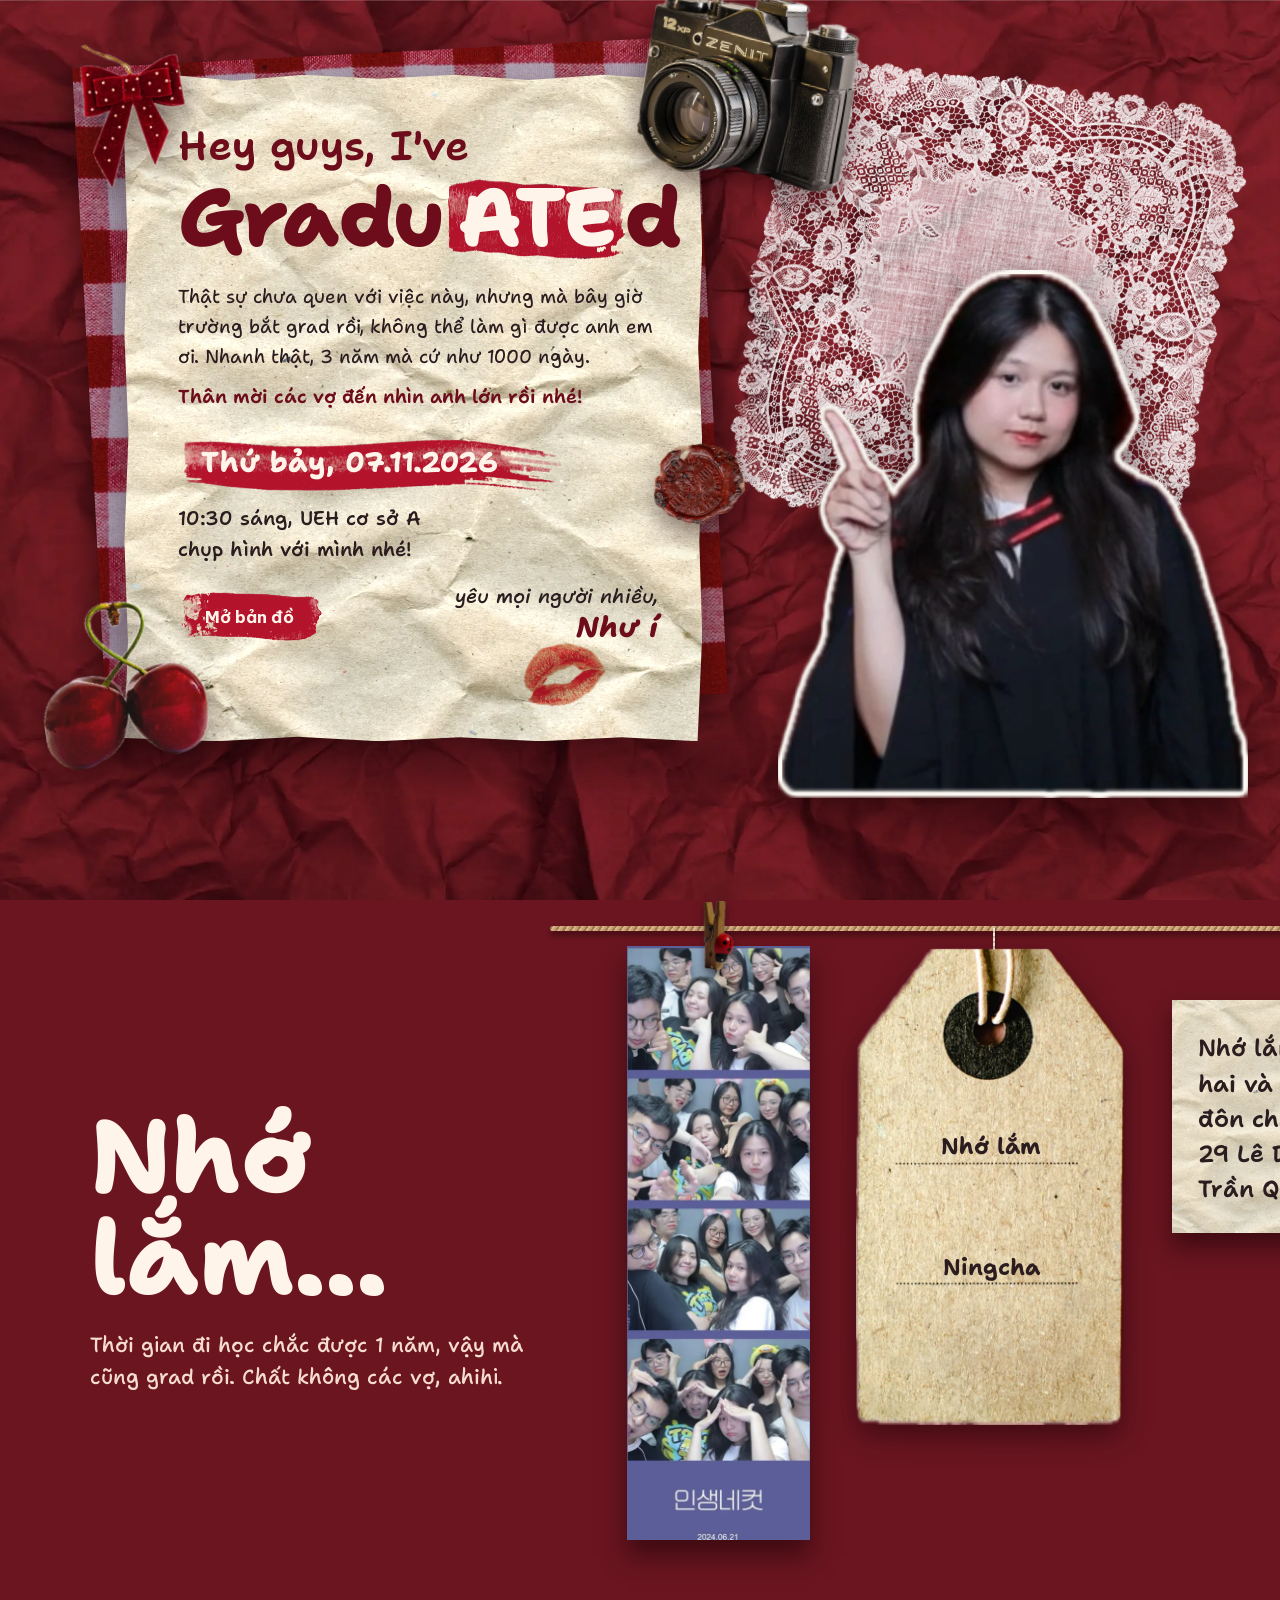
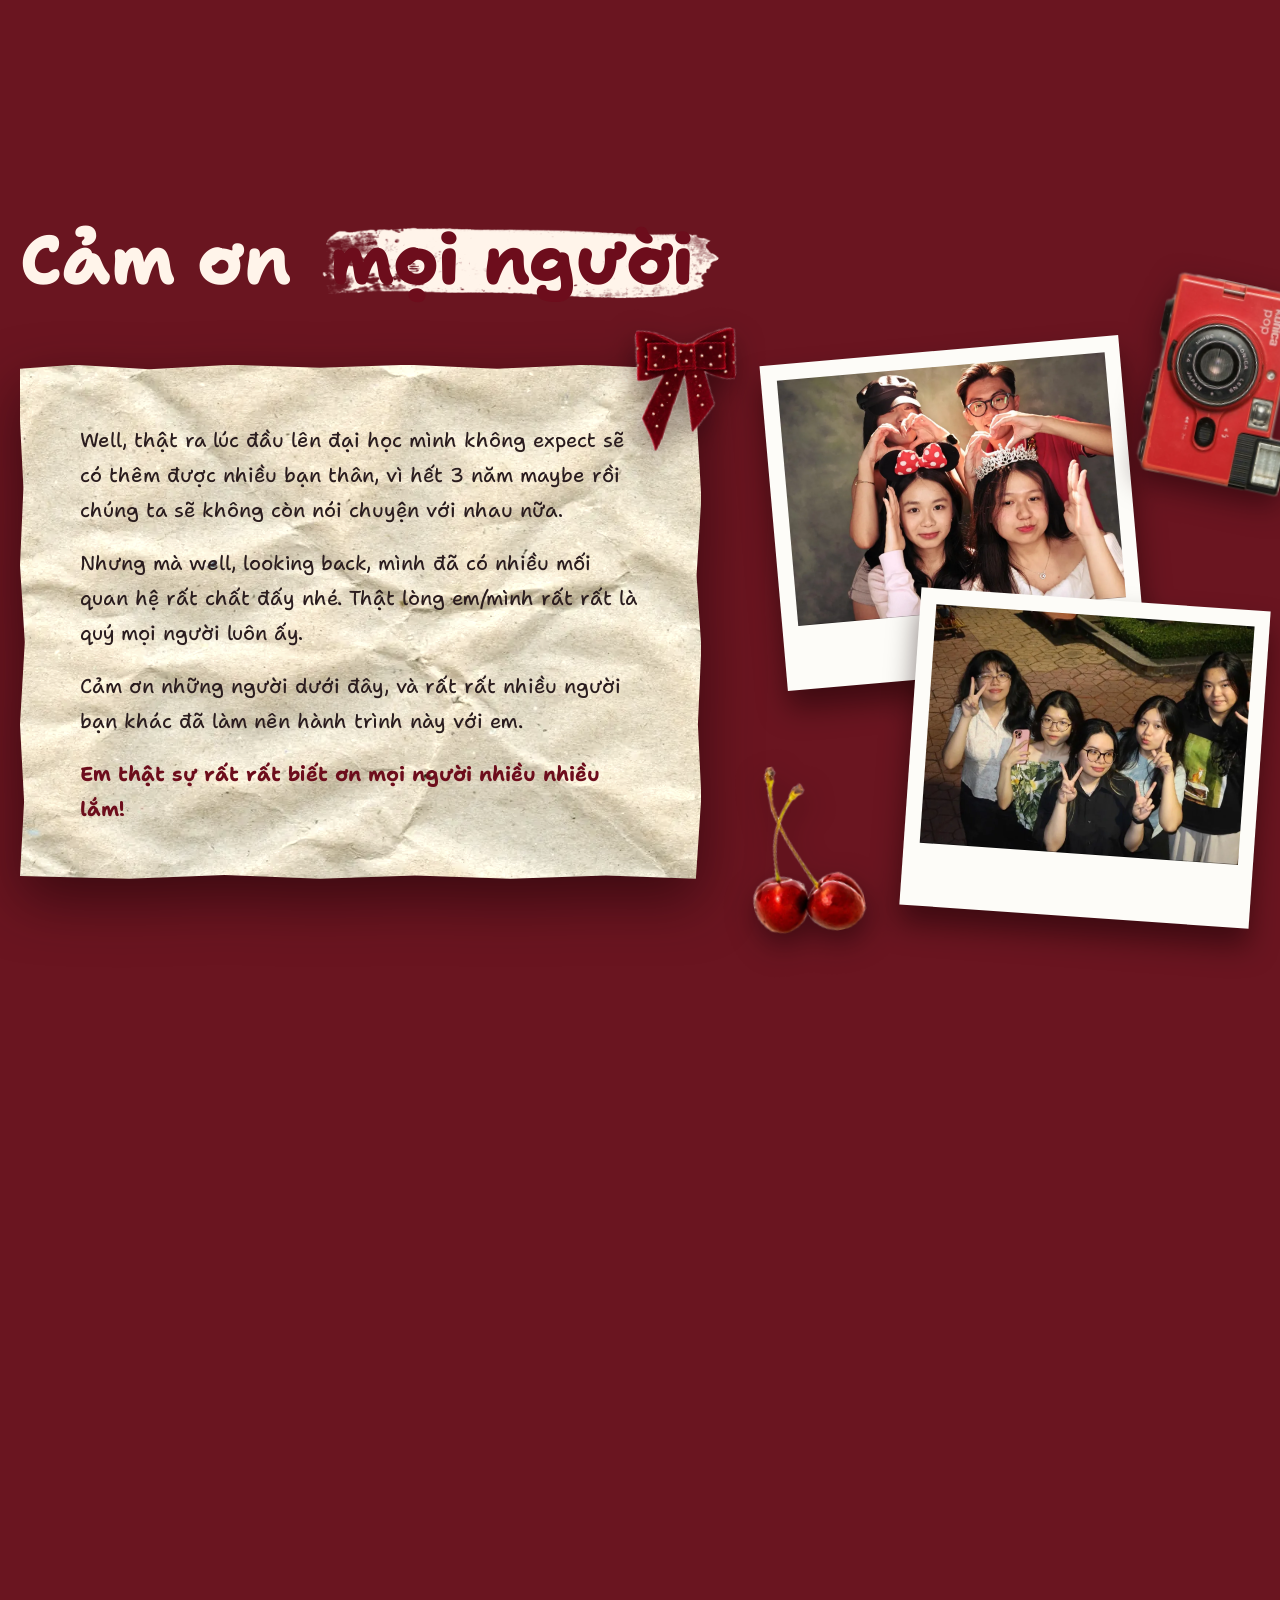
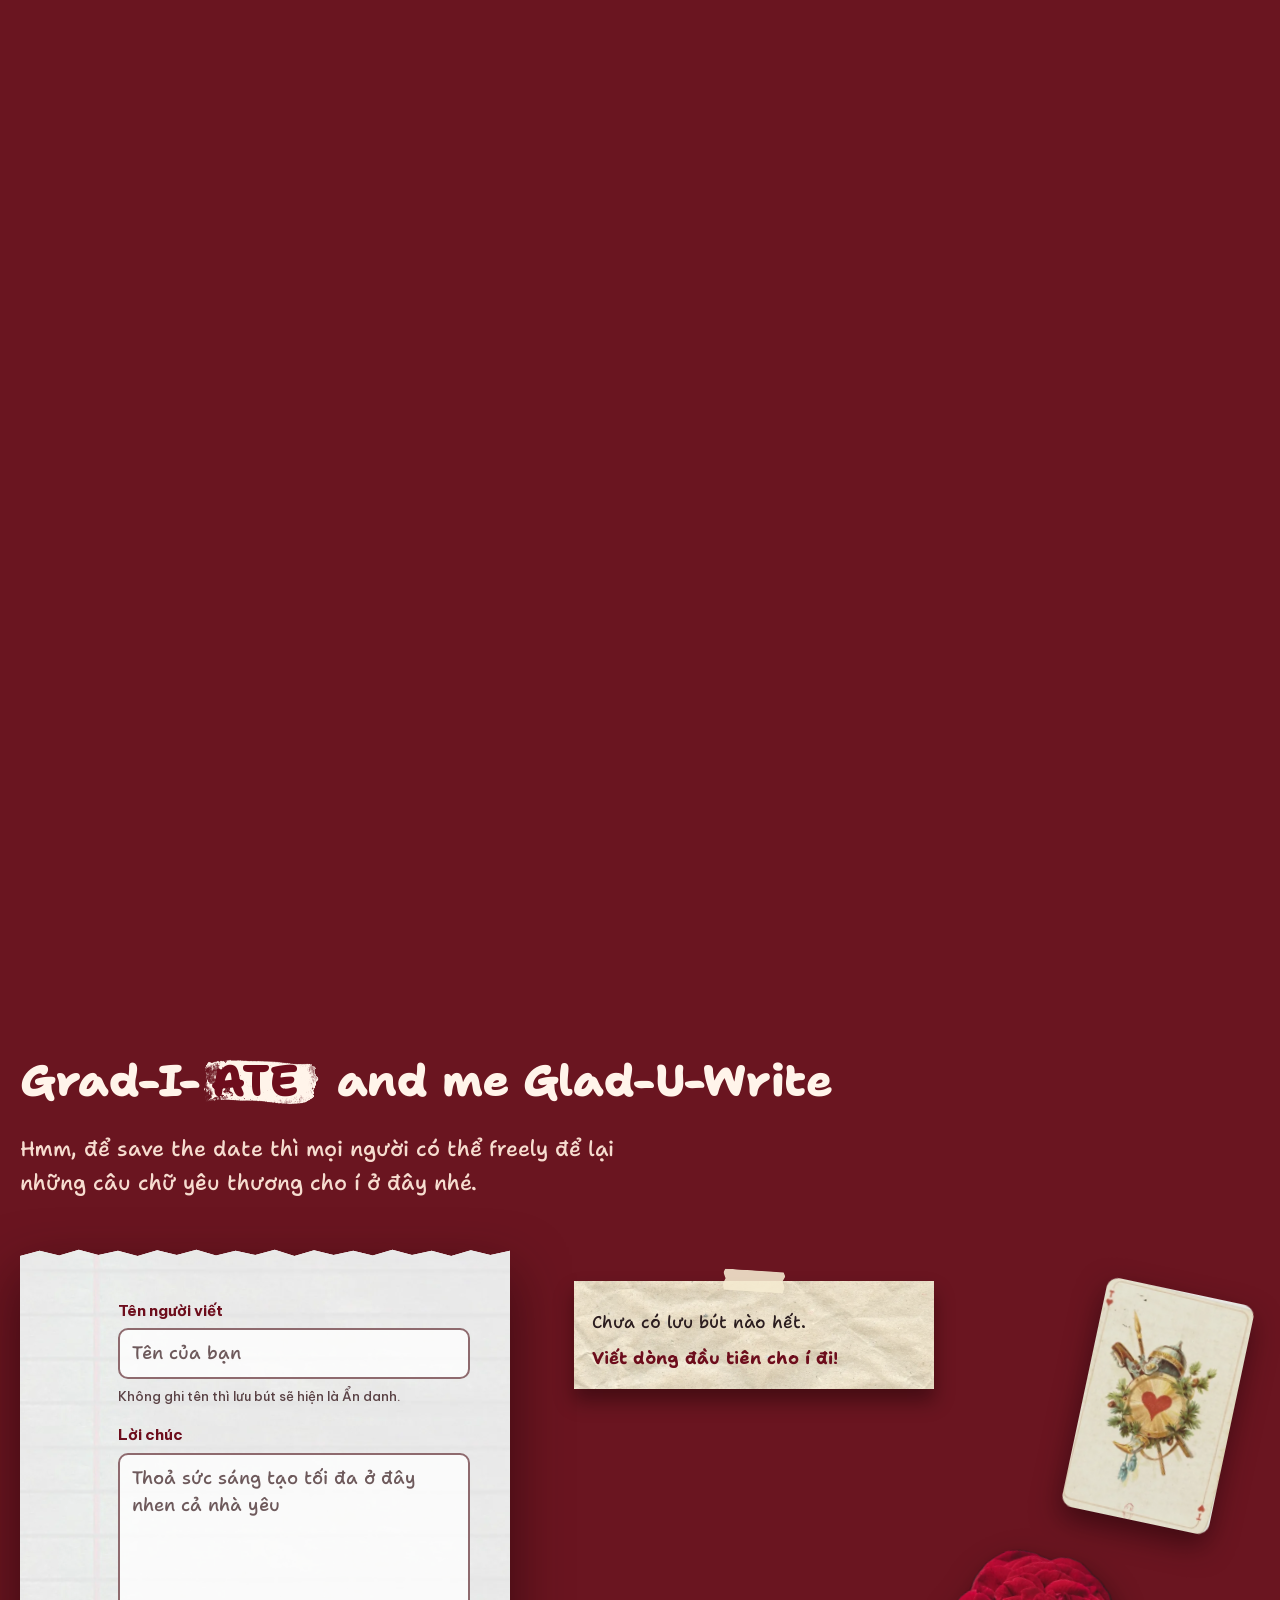
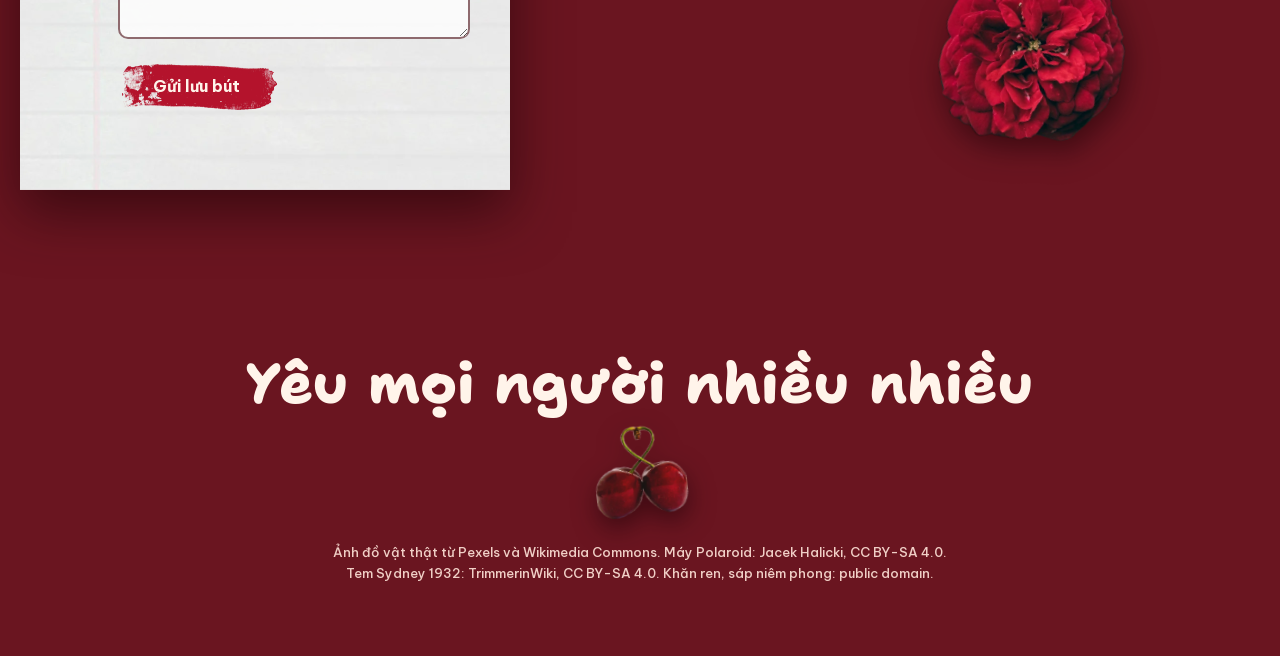
==== commit c98a88d6: "Rebuild the invitation as a red scrapbook letter Replace the first version with the approved 2A desi" ====
--- a/index.html
+++ b/index.html
@@ -2,251 +2,247 @@
 <html lang="vi">
 <head>
 <meta charset="utf-8">
-<meta name="viewport" content="width=device-width, initial-scale=1, viewport-fit=cover">
-<title>Như í tốt nghiệp</title>
-<meta name="description" content="Như í tốt nghiệp Western Sydney University Vietnam. Thứ bảy 7.11.2026, 10:30 sáng: ghé chụp hình vs í nhé.">
-<meta property="og:title" content="Wtf bbi i've GraduATEd · Như í">
-<meta property="og:description" content="Thứ bảy 7.11.2026, 10:30 sáng tại UEH cơ sở A. Ghé chụp hình vs í nhé!">
-<meta property="og:image" content="img/portrait.jpg">
-<meta name="theme-color" content="#9b1423">
-<link rel="preconnect" href="https://fonts.googleapis.com">
-<link rel="preconnect" href="https://fonts.gstatic.com" crossorigin>
-<link href="https://fonts.googleapis.com/css2?family=Anton&family=Work+Sans:wght@400;600&display=swap" rel="stylesheet">
-<link rel="stylesheet" href="styles.css">
+<meta name="viewport" content="width=device-width, initial-scale=1">
+<title>Như í tốt nghiệp rồi! Thư mời 07.11.2026</title>
+<meta name="description" content="Thân mời các vợ đến chụp hình với Như í: thứ bảy 07.11.2026, 10:30 sáng tại UEH cơ sở A.">
+<meta name="theme-color" content="#6a1520">
+<meta property="og:type" content="website">
+<meta property="og:title" content="Hey guys, I've GraduATEd!">
+<meta property="og:description" content="Thứ bảy 07.11.2026, 10:30 sáng tại UEH cơ sở A. Đến chụp hình với Như í nhé!">
+<meta property="og:image" content="https://vominhkhoii.github.io/nhuy-graduation-invitation/img/og.jpg">
+<meta property="og:image:width" content="1200">
+<meta property="og:image:height" content="630">
+<meta property="og:url" content="https://vominhkhoii.github.io/nhuy-graduation-invitation/">
+<meta name="twitter:card" content="summary_large_image">
+<link rel="icon" type="image/png" href="img/favicon.png">
+<link rel="preload" href="img/bg-red-paper.webp" as="image" type="image/webp">
+<link rel="preload" href="img/paper-cream.webp" as="image" type="image/webp">
+<link rel="stylesheet" href="css/fonts.css">
+<link rel="stylesheet" href="css/styles.css">
 <script>document.documentElement.classList.add('js')</script>
 </head>
 <body>
-<main class="sheet">
-
-  <!-- Hero: the photobooth card held up against the red curtain -->
+<div class="paper-bg" aria-hidden="true"></div>
+
+<main>
+  <!-- 1. Hero: the letter -->
   <header class="hero" id="top">
-    <nav class="bar" aria-label="Trang">
-      <a class="mark" href="#top">Như í</a>
-      <ul class="bar__links">
-        <li><a class="link" href="#nho-lam">Kỷ niệm</a></li>
-        <li><a class="link" href="#cam-on">Cảm ơn</a></li>
-        <li><a class="link" href="#loi-moi">Lời mời</a></li>
-        <li><a class="link" href="#luu-but">Lưu bút</a></li>
+    <div class="hero__stage">
+      <div class="hero__letter">
+        <div class="hero__gingham gingham" aria-hidden="true"></div>
+        <div class="sheet" aria-hidden="true"><div class="sheet__paper paper-cream deckle"></div></div>
+        <div class="hero__copy">
+          <h1 class="hero__title">
+            <span class="hero__hey">Hey guys, I've</span>
+            <span class="hero__grad">Gradu<span class="brush-ate">ATE</span>d</span>
+          </h1>
+          <p class="hero__note">Thật sự chưa quen với việc này, nhưng mà bây giờ trường bắt grad rồi, không thể làm gì được anh em ơi. Nhanh thật, 3 năm mà cứ như 1000 ngày.</p>
+          <p class="hero__invite">Thân mời các vợ đến nhìn anh lớn rồi nhé!</p>
+          <p class="hero__date"><span class="brush-long">Thứ bảy, 07.11.2026</span></p>
+          <p class="hero__when">10:30 sáng, UEH cơ sở A<br>chụp hình với mình nhé!</p>
+          <div class="hero__foot">
+            <a class="btn-brush" href="https://share.google/7WF62bSGx4A1vVodG" target="_blank" rel="noopener">Mở bản đồ</a>
+            <p class="hero__sign">yêu mọi người nhiều,<br><span>Như í</span></p>
+          </div>
+        </div>
+        <img class="hero__lips obj" src="img/lips.webp" alt="" width="320" height="235">
+        <img class="hero__bow obj" src="img/bow-velvet.webp" alt="" width="291" height="380">
+        <img class="hero__zenit obj" src="img/camera-zenit.webp" alt="" width="640" height="566">
+        <img class="hero__seal obj" src="img/wax-seal.webp" alt="" width="320" height="282">
+        <img class="hero__cherries obj" src="img/cherries-heart.webp" alt="" width="520" height="509">
+      </div>
+      <div class="hero__portrait">
+        <img class="hero__lace" src="img/lace.webp" alt="" width="1000" height="946">
+        <img class="hero__sticker sticker" src="img/nhuy-cutout.webp" alt="Như í mặc áo cử nhân, chỉ tay lên" width="517" height="582">
+      </div>
+    </div>
+  </header>
+
+  <!-- 2. Memories: photobooth strips on a clothesline -->
+  <section class="memories" id="nho-lam" aria-labelledby="mem-title">
+    <div class="memories__track">
+      <header class="memories__head">
+        <h2 id="mem-title" class="memories__title">Nhớ lắm…</h2>
+        <p class="memories__lead">Thời gian đi học chắc được 1 năm, vậy mà cũng grad rồi. Chất không các vợ, ahihi.</p>
+      </header>
+      <div class="line-scroll" tabindex="0" role="region" aria-label="Những điều Như í nhớ, kèm ảnh photobooth">
+      <ul class="line">
+        <li class="hang hang--strip">
+          <img class="peg" src="img/peg-1.webp" alt="" width="132" height="300">
+          <div class="swing"><img class="strip" src="img/strip-insaeng.webp" alt="Dải ảnh 인생네컷 chụp cùng hội bạn, 21.06.2024" width="370" height="1200"></div>
+        </li>
+        <li class="hang hang--tag hang--cord" style="--d: 2">
+          <div class="tag"><p><span class="tag__l1">Nhớ lắm</span> <span class="tag__l2">Ningcha</span></p></div>
+        </li>
+        <li class="hang hang--card hang--cord" style="--d: 6">
+          <img class="peg" src="img/peg-3.webp" alt="" width="92" height="300">
+          <div class="card paper-cream"><p>Nhớ lắm mỗi thứ hai và thứ tư chạy đôn chạy đáo giữa 29 Lê Duẩn với 196 Trần Quang Khải</p></div>
+        </li>
+        <li class="hang hang--booth">
+          <img class="peg" src="img/peg-2.webp" alt="" width="135" height="300">
+          <div class="swing">
+            <div class="booth">
+              <img src="img/booth-1.webp" alt="Ba bạn mặc áo cử nhân trước rèm đỏ" width="486" height="600">
+              <img src="img/booth-2.webp" alt="" width="486" height="600">
+              <img src="img/booth-3.webp" alt="" width="486" height="600">
+              <img src="img/booth-4.webp" alt="" width="486" height="600">
+            </div>
+          </div>
+        </li>
+        <li class="hang hang--tag hang--cord" style="--d: 16">
+          <div class="tag"><p><span class="tag__l1">Nhớ lắm</span> <span class="tag__l2">miến trộn kiến trúc</span></p></div>
+        </li>
+        <li class="hang hang--tag hang--cord" style="--d: 6">
+          <div class="tag"><p><span class="tag__l1">Nhớ lắm</span> <span class="tag__l2">bánh mì cổng trường</span></p></div>
+        </li>
+        <li class="hang hang--strip">
+          <img class="peg" src="img/peg-1.webp" alt="" width="132" height="300">
+          <div class="swing"><img class="strip" src="img/strip-phototime.webp" alt="Dải ảnh Photo Time ở 234 Phan Xích Long, 27.04.2025" width="378" height="1200"></div>
+        </li>
+        <li class="hang hang--card hang--cord" style="--d: 20">
+          <img class="peg" src="img/peg-3.webp" alt="" width="92" height="300">
+          <div class="card card--lined"><p>Nhớ lắm những lúc Q&amp;A mấy nhóm khác</p></div>
+        </li>
+        <li class="hang hang--tag hang--cord" style="--d: 20">
+          <div class="tag"><p><span class="tag__l1">Nhớ lắm</span> <span class="tag__l2">mấy lúc lên present</span></p></div>
+        </li>
+        <li class="hang hang--polaroid">
+          <img class="peg" src="img/peg-2.webp" alt="" width="135" height="300">
+          <div class="swing"><figure class="polaroid"><img src="img/cafe-mirror.webp" alt="Cả nhóm chụp qua gương ở quán cà phê" width="1200" height="898"></figure></div>
+        </li>
+        <li class="hang hang--card hang--cord" style="--d: 12">
+          <img class="peg" src="img/peg-3.webp" alt="" width="92" height="300">
+          <div class="card paper-cream"><p>Nhớ lắm những anh em đã điểm danh dùm bé</p></div>
+        </li>
+        <li class="hang hang--card hang--cord hang--finale" style="--d: 3">
+          <img class="peg" src="img/peg-1.webp" alt="" width="132" height="300">
+          <div class="card card--lined card--big">
+            <p>Nhớ lắm những người đã đồng hành cùng em qua từng chapter trong hành trình này.</p>
+            <p class="card__love"><span class="brush-long">Em thật sự rất yêu mọi người, hihi</span></p>
+          </div>
+        </li>
       </ul>
-      <a class="button button--paper" href="#loi-moi">Xem chỗ hẹn</a>
-    </nav>
-
-    <div class="card">
-      <span class="scallop scallop--tl" aria-hidden="true"></span>
-      <span class="scallop scallop--tr" aria-hidden="true"></span>
-      <div class="card__inner">
-        <figure class="frame hero__frame" data-open>
-          <img src="img/portrait.jpg" width="670" height="922" alt="Như í mặc áo cử nhân, chỉ tay lên, đứng trước tấm rèm đỏ của photobooth Western Sydney" fetchpriority="high">
-          <span class="tape tape--hero" aria-hidden="true"></span>
-          <figcaption class="imprint"><span>Western Sydney University</span><span>Photobooth</span></figcaption>
-        </figure>
-        <div class="hero__text">
-          <h1 class="display lines">
-            <span class="line"><span data-line style="--i:0">Wtf bbi</span></span>
-            <span class="line line--right"><span data-line style="--i:1">i've GraduATEd</span></span>
-          </h1>
-          <p class="lead" data-load style="--d:420ms">Như í tốt nghiệp Western Sydney University Vietnam rồi nè. Thân mời các vk đến chụp hình vs mk nhé!</p>
-          <p class="facts" data-load style="--d:480ms">
-            <span class="circled">Thứ bảy 7.11.2026
-              <svg class="pen" viewBox="0 0 220 64" preserveAspectRatio="none" aria-hidden="true"><path d="M14 36c6-20 70-30 128-26 46 3 72 14 66 28-7 17-70 22-120 19C40 54 6 46 16 28 22 17 46 10 70 8"/></svg>
-            </span>
-            <span class="diamond" aria-hidden="true"></span>
-            <span>10:30 sáng</span>
-            <span class="diamond" aria-hidden="true"></span>
-            <span>UEH, cơ sở A</span>
-          </p>
-          <a class="button button--red" data-load style="--d:540ms" href="#loi-moi">Xem lời mời</a>
-        </div>
-      </div>
-    </div>
-  </header>
-
-  <!-- Intro: the opening joke and the facts, set like a printed programme -->
-  <section class="intro" aria-labelledby="intro-h">
-    <div class="intro__top">
-      <h2 class="head" id="intro-h" data-reveal>3 năm mà như 1000 ngày</h2>
-      <p class="intro__note" data-reveal style="--i:1">Thsu chưa quen vs việc này nhưng mà bgio trường bắt grad rùi kh thể làm gì được ae ơi. Nhanh thật, tgian đi học chắc được 1 năm v mà cũng grad rùi, chất khom các vk ahihi.</p>
-    </div>
-    <dl class="programme">
-      <div data-reveal style="--i:0"><dt>7.11.2026</dt><dd>Thứ bảy, lễ tốt nghiệp lúc 7h sáng</dd></div>
-      <div data-reveal style="--i:1"><dt>10:30 sáng</dt><dd>Giờ hẹn chụp hình vs í</dd></div>
-      <div data-reveal style="--i:2"><dt>UEH, cơ sở A</dt><dd>Chỗ hẹn, có bản đồ ở dưới nhé</dd></div>
-    </dl>
-    <figure class="intro__photo frame" data-reveal style="--i:3">
-      <img src="img/night-five.jpg" width="1600" height="899" loading="lazy" alt="Năm cô bạn giơ tay chữ V, chụp từ trên xuống trên sân gạch buổi tối">
-    </figure>
-  </section>
-
-  <!-- Gallery: booth frames with their printed strips, one memory each -->
-  <section class="memories" id="nho-lam" aria-labelledby="mem-h">
-    <div class="memories__head">
-      <h2 class="head" id="mem-h" data-reveal>Nhớ lắm…</h2>
-      <p class="lead" data-reveal style="--i:1">…và e thật sự rất iu mn hihi.</p>
-    </div>
-    <ul class="tiles">
-      <li class="tile tile--a" data-reveal style="--i:0">
-        <img src="img/booth-1.jpg" width="536" height="662" loading="lazy" alt="Ba bạn mặc áo cử nhân tạo dáng trước rèm đỏ">
-        <div class="tile__strip"><p>Ningcha</p><p class="tile__imprint"><span>Western Sydney</span><span>photobooth</span></p></div>
-      </li>
-      <li class="tile tile--b" data-reveal style="--i:1">
-        <img src="img/insaeng-1.jpg" width="592" height="392" loading="lazy" alt="Nhóm bạn chen nhau trong khung hình photobooth Life4Cuts">
-        <div class="tile__strip"><p>Thứ hai &amp; tư chạy đôn chạy đáo giữa 29 Lê Duẩn vs 196 TQ</p><p class="tile__imprint"><span>2024.06.21</span><span>인생네컷</span></p></div>
-      </li>
-      <li class="tile tile--c" data-reveal style="--i:2">
-        <img src="img/booth-2.jpg" width="536" height="662" loading="lazy" alt="Ba bạn mặc áo cử nhân chỉ tay về phía máy ảnh">
-        <div class="tile__strip"><p>Miến trộn Kiến Trúc</p><p class="tile__imprint"><span>Western Sydney</span><span>photobooth</span></p></div>
-      </li>
-      <li class="tile tile--d" data-reveal style="--i:3">
-        <img src="img/phototime-1.jpg" width="600" height="396" loading="lazy" alt="Năm bạn đeo bờm tai thỏ và bờm cua đỏ trong photobooth">
-        <div class="tile__strip"><p>Bánh mì cổng trường</p><p class="tile__imprint"><span>2025.04.27</span><span>234 Phan Xích Long</span></p></div>
-      </li>
-      <li class="tile tile--b" data-reveal style="--i:0">
-        <img src="img/booth-3.jpg" width="536" height="662" loading="lazy" alt="Ba bạn mặc áo cử nhân làm hình trái tim bằng tay">
-        <div class="tile__strip"><p>Những lúc QnA mí nhóm khác</p><p class="tile__imprint"><span>Western Sydney</span><span>photobooth</span></p></div>
-      </li>
-      <li class="tile tile--a" data-reveal style="--i:1">
-        <img src="img/phototime-3.jpg" width="600" height="396" loading="lazy" alt="Nhóm bạn chu môi, ôm má trong photobooth">
-        <div class="tile__strip"><p>Mí lúc lên present</p><p class="tile__imprint"><span>2025.04.27</span><span>Photo Time</span></p></div>
-      </li>
-      <li class="tile tile--d" data-reveal style="--i:2">
-        <img src="img/insaeng-3.jpg" width="592" height="392" loading="lazy" alt="Nhóm bạn đeo kính tụm lại cười trong photobooth">
-        <div class="tile__strip"><p>Những ae đã đỉm danh dùm bé</p><p class="tile__imprint"><span>2024.06.21</span><span>인생네컷</span></p></div>
-      </li>
-      <li class="tile tile--c" data-reveal style="--i:3">
-        <img src="img/booth-4.jpg" width="536" height="662" loading="lazy" alt="Ba bạn mặc áo cử nhân, một bạn cầm mũ tốt nghiệp">
-        <div class="tile__strip"><p>Những người đã đồng hành cùng em qua từng chapter</p><p class="tile__imprint"><span>Western Sydney</span><span>photobooth</span></p></div>
-      </li>
-    </ul>
-  </section>
-
-  <!-- Thank you: the people, printed as a long list sheet beside the strips -->
-  <section class="thanks" id="cam-on" aria-labelledby="thanks-h">
-    <div class="thanks__side">
-      <p class="lead" data-reveal>Well thật ra lúc đầu lên đại học t không expect sẽ có thêm được nhiều bạn thân, vì hết 3 năm maybe rồi cta sẽ không còn nchuyen vs nhau nữa.</p>
-      <p data-reveal style="--i:1">Nma well looking back t đã có nhiều mqh rất chất đấy nhé, thật lòng em/t rất rất là quý mn luônnn í.</p>
-      <div class="strips">
-        <figure class="strip strip--left" data-reveal style="--i:2">
-          <span class="tape" aria-hidden="true"></span>
-          <img src="img/strip-insaeng.jpg" width="493" height="1600" loading="lazy" alt="Dải ảnh Life4Cuts bốn khung, nhóm bạn tạo dáng, ngày 2024.06.21">
-        </figure>
-        <figure class="strip strip--right" data-reveal style="--i:3">
-          <span class="tape" aria-hidden="true"></span>
-          <img src="img/strip-phototime.jpg" width="504" height="1600" loading="lazy" alt="Dải ảnh Photo Time bốn khung ở 234 Phan Xích Long, ngày 2025.04.27">
-        </figure>
-      </div>
-      <figure class="frame thanks__photo" data-reveal style="--i:4">
-        <img src="img/crew-minnie.jpg" width="1600" height="1064" loading="lazy" alt="Bốn bạn làm hình trái tim, hai bạn phía trước đeo bờm Minnie và vương miện">
-      </figure>
-    </div>
-
-    <div class="menu" data-reveal>
-      <h2 class="head" id="thanks-h">Cảm ơn người iu</h2>
-      <p class="menu__note">Những người đã làm nên hành trình này vứi em</p>
-
-      <div class="menu__group">
-        <h3>Nhà</h3>
-        <ul>
-          <li><span class="menu__name">Các gia đình mí mí và wí wí</span></li>
-          <li><span class="menu__name">Nhà Trọ Họ Nguyễn</span></li>
-        </ul>
-      </div>
-
-      <div class="menu__group">
-        <h3>Bạn iu</h3>
-        <ul>
-          <li><span class="menu__name">Nhốm Đà Lạt</span><span class="menu__count">4 người</span><span class="menu__who">su, wan, vjt, hằng</span></li>
-          <li><span class="menu__name">Ae PMK</span><span class="menu__count">6 người</span><span class="menu__who">Trúc, Tkhoa, Bthu, Vythu, Tđoan, Kathy</span></li>
-          <li><span class="menu__name">Nhốm anh/chị khỉ già</span><span class="menu__count">3 người</span><span class="menu__who">c Băng, c Thảo, anh Nam</span></li>
-          <li><span class="menu__name">VL iu</span><span class="menu__count">4 người</span><span class="menu__who">HAT, cô vanh, bé su, bé nhi</span></li>
-          <li><span class="menu__name">29 nvm</span><span class="menu__count">4 người</span><span class="menu__who">anh nguyên, c Bi iuuu, thuý vi, c Lanhh</span></li>
-          <li><span class="menu__name">Hội bịp thủ</span></li>
-        </ul>
-      </div>
-
-      <div class="menu__group">
-        <h3>Đi làm</h3>
-        <ul>
-          <li><span class="menu__name">Anh coder ở công ty S</span></li>
-          <li><span class="menu__name">Anh/chị đồng nghiệp</span><span class="menu__who">ở xí nghiệp S, W &amp; P</span></li>
-        </ul>
-      </div>
-
-      <p class="menu__close">Và rất rất nhiều người bạn khác nữa.<br>Em thật sự rất rất biết ơn mọi người nhìu nhìu lắm!</p>
-    </div>
-  </section>
-
-  <!-- Invitation: the reply card lying on the dark field -->
-  <section class="invite" id="loi-moi" aria-labelledby="invite-h">
-    <p class="invite__aside" data-reveal>Lễ tốt nghiệp bắt đầu lúc 7h sáng. Xong lễ thì mn ghé chụp hình vs mk nhé, lạc đường thì cứ gọi í.</p>
-    <div class="reply" data-reveal style="--i:1">
-      <h2 class="head" id="invite-h">Thân mời các vk</h2>
-      <p class="lead reply__sub">đến nhìn anh lớn rùi nhé!</p>
-      <dl class="reply__details">
-        <div><dt>Khi nào</dt><dd>Thứ bảy, 7.11.2026 · 10:30 sáng</dd></div>
-        <div><dt>Ở đâu</dt><dd>UEH, cơ sở A · 59C Nguyễn Đình Chiểu, Q.3</dd></div>
-        <div><dt>Làm gì</dt><dd>Chụp hình vs mk nhé</dd></div>
-        <div><dt>Cần gì</dt><dd>Call me at 0367 174 803 nhé</dd></div>
-      </dl>
-      <div class="reply__actions">
-        <a class="button button--red button--bar" href="https://share.google/7WF62bSGx4A1vVodG" target="_blank" rel="noopener">Mở bản đồ</a>
-        <a class="button button--ink button--bar" href="tel:0367174803">Gọi cho í</a>
-      </div>
-    </div>
-  </section>
-
-  <!-- Guestbook: a coupon to fill in, then the notes on the wall -->
-  <section class="guestbook" id="luu-but" aria-labelledby="gb-h">
-    <h2 class="head guestbook__h" id="gb-h" data-reveal>Grad-I-ATE and me Glad-U-Write</h2>
-    <form class="coupon" id="gb-form" data-reveal style="--i:1">
-      <div class="coupon__left">
-        <p class="lead">Hmm để save the date thì mn có thể freely để lại những câu chữ iu thương cho i ém ở đây nhé.</p>
-      </div>
-      <div class="coupon__right">
-        <label class="sr-only" for="gb-name">Tên người viết</label>
-        <input id="gb-name" name="name" maxlength="60" autocomplete="name" placeholder="Tên bạn (để trống = ẩn danh)">
-        <label class="sr-only" for="gb-msg">Lời chúc</label>
-        <textarea id="gb-msg" name="message" maxlength="1000" rows="5" required placeholder="Thoả sức sáng tạo tối đa ở đây nhen cả nhà iu"></textarea>
-        <button class="button button--ink button--bar" type="submit">Gửi lưu bút</button>
-        <p class="coupon__status" id="gb-status" role="status"></p>
-      </div>
-    </form>
-
-    <div class="wall">
-      <div class="wall__side">
-        <h3 class="lead-head" data-reveal>Lưu bút của mn</h3>
-        <figure class="frame wall__photo" data-reveal style="--i:1">
-          <span class="tape" aria-hidden="true"></span>
-          <img src="img/cafe-mirror.jpg" width="1600" height="1197" loading="lazy" alt="Cả nhóm chụp hình trong gương ở quán cà phê vẽ hoa lá và cam">
-        </figure>
-      </div>
-      <ul class="notes" id="gb-notes" aria-live="polite">
-        <li class="note note--empty">Chưa có ai viết hết. Làm người đầu tiên đi nè!</li>
+      </div>
+    </div>
+  </section>
+
+  <!-- 3. Thank you, my people -->
+  <section class="thanks" id="cam-on" aria-labelledby="thanks-title">
+    <div class="wrap">
+      <h2 id="thanks-title" class="section-title">Cảm ơn <span class="brush-cream brush-cream--solid">mọi người</span></h2>
+      <div class="thanks__grid">
+        <div class="thanks__letter" data-reveal>
+          <div class="sheet" aria-hidden="true"><div class="sheet__paper paper-cream deckle"></div></div>
+          <div class="thanks__copy">
+            <p>Well, thật ra lúc đầu lên đại học mình không expect sẽ có thêm được nhiều bạn thân, vì hết 3 năm maybe rồi chúng ta sẽ không còn nói chuyện với nhau nữa.</p>
+            <p>Nhưng mà well, looking back, mình đã có nhiều mối quan hệ rất chất đấy nhé. Thật lòng em/mình rất rất là quý mọi người luôn ấy.</p>
+            <p>Cảm ơn những người dưới đây, và rất rất nhiều người bạn khác đã làm nên hành trình này với em.</p>
+            <p class="thanks__last">Em thật sự rất rất biết ơn mọi người nhiều nhiều lắm!</p>
+          </div>
+          <img class="thanks__bow obj" src="img/bow-velvet-2.webp" alt="" width="295" height="380" loading="lazy">
+        </div>
+        <div class="thanks__photos" data-reveal>
+          <figure class="polaroid polaroid--a"><img src="img/crew-minnie.webp" alt="Như í và bạn bè đeo bờm Minnie, vương miện, tạo dáng trái tim" width="1200" height="798" loading="lazy"></figure>
+          <figure class="polaroid polaroid--b"><img src="img/night-five.webp" alt="Năm bạn giơ tay chữ V vào buổi tối" width="1200" height="674" loading="lazy"></figure>
+          <img class="thanks__cherries obj" src="img/cherries.webp" alt="" width="265" height="420" loading="lazy">
+          <img class="thanks__konica obj" src="img/camera-konica.webp" alt="" width="385" height="520" loading="lazy">
+        </div>
+      </div>
+      <ul class="people" aria-label="Những người Như í muốn cảm ơn">
+        <li class="note note--kraft" data-reveal><h3>Các gia đình</h3><p>Mí Mí và Wí Wí</p></li>
+        <li class="note note--cream" data-reveal><h3>Các bạn yêu nhóm Đà Lạt</h3><p>Su, Wan, Vjt, Hằng</p></li>
+        <li class="note note--lined" data-reveal><h3>Anh em PMK</h3><p>Trúc, Tkhoa, Bthu, Vythu, Tđoan, Kathy</p></li>
+        <li class="note note--white" data-reveal><h3>Nhóm anh chị khỉ già</h3><p>chị Băng, chị Thảo, anh Nam</p></li>
+        <li class="note note--cream" data-reveal><h3>VL yêu</h3><p>HAT, cô Vanh, bé Su, bé Nhi</p></li>
+        <li class="note note--kraft" data-reveal><h3>29 NVM</h3><p>anh Nguyên, chị Bi yêu, Thuý Vi, chị Lanhh</p></li>
+        <li class="note note--white" data-reveal><h3>Hội bịp thủ</h3></li>
+        <li class="note note--lined" data-reveal><h3>Anh coder ở công ty S</h3></li>
+        <li class="note note--cream" data-reveal><h3>Anh chị đồng nghiệp</h3><p>ở xí nghiệp S, W&nbsp;&amp;&nbsp;P</p></li>
+        <li class="note note--kraft" data-reveal><h3>Nhà Trọ Họ Nguyễn</h3></li>
       </ul>
     </div>
   </section>
+
+  <!-- 4. The invitation -->
+  <section class="invite" id="loi-moi" aria-labelledby="invite-title">
+    <div class="wrap invite__grid">
+      <div class="invite__camera" data-reveal>
+        <img class="invite__lace" src="img/lace.webp" alt="" width="1000" height="946" loading="lazy">
+        <figure class="invite__print polaroid"><img src="img/photo-portrait.webp" alt="Ảnh Như í mặc áo cử nhân trước rèm đỏ" width="670" height="922" loading="lazy"></figure>
+        <img class="invite__polaroid-cam" src="img/camera-polaroid.webp" alt="Máy ảnh Polaroid đời cũ" width="371" height="463" loading="lazy">
+        <img class="invite__bow obj" src="img/bow-velvet.webp" alt="" width="291" height="380" loading="lazy">
+      </div>
+      <div class="invite__card" data-reveal>
+        <div class="sheet" aria-hidden="true"><div class="sheet__paper paper-cream deckle"></div></div>
+        <div class="invite__copy">
+          <h2 id="invite-title" class="invite__title">Thân mời các vợ</h2>
+          <p class="invite__sub">đến nhìn anh lớn rồi nhé!</p>
+          <p class="invite__date"><span class="brush-long">Thứ bảy, 07.11.2026</span></p>
+          <dl class="invite__facts">
+            <div><dt>Giờ</dt><dd>10:30 sáng</dd></div>
+            <div><dt>Ở đâu</dt><dd>UEH, cơ sở A<br><span class="invite__addr">59C Nguyễn Đình Chiểu, Quận 3</span></dd></div>
+            <div><dt>Làm gì</dt><dd>Chụp hình với mình</dd></div>
+            <div><dt>Cần gì</dt><dd>Gọi mình: <a href="tel:0367174803">0367 174 803</a></dd></div>
+          </dl>
+          <div class="invite__actions">
+            <a class="btn-brush" href="https://share.google/7WF62bSGx4A1vVodG" target="_blank" rel="noopener">Mở bản đồ</a>
+            <a class="btn-brush btn-brush--maroon" href="tel:0367174803">Gọi cho í</a>
+          </div>
+        </div>
+        <img class="invite__seal obj" src="img/wax-seal.webp" alt="" width="320" height="282" loading="lazy">
+        <img class="invite__stamp obj" src="img/stamp-sydney.webp" alt="Tem bưu chính Úc 1932 in hình cầu cảng Sydney" width="445" height="315" loading="lazy">
+      </div>
+    </div>
+  </section>
+
+  <!-- 5. Guestbook -->
+  <section class="guestbook" id="luu-but" aria-labelledby="gb-title">
+    <div class="wrap">
+      <h2 id="gb-title" class="section-title guestbook__title"><span class="nowrap">Grad-I-<span class="brush-cream brush-cream--solid">ATE</span> and me</span> <span class="nowrap">Glad-U-Write</span></h2>
+      <p class="guestbook__lead">Hmm, để save the date thì mọi người có thể freely để lại những câu chữ yêu thương cho í ở đây nhé.</p>
+      <div class="guestbook__grid">
+        <form class="gb-form" id="gb-form" novalidate data-reveal>
+          <div class="sheet" aria-hidden="true"><div class="sheet__paper lined deckle-top"></div></div>
+          <div class="gb-form__body">
+            <div class="field">
+              <label for="gb-name">Tên người viết</label>
+              <input id="gb-name" name="name" type="text" maxlength="60" autocomplete="name" placeholder="Tên của bạn" aria-describedby="gb-name-help">
+              <p class="field__help" id="gb-name-help">Không ghi tên thì lưu bút sẽ hiện là Ẩn danh.</p>
+            </div>
+            <div class="field">
+              <label for="gb-msg">Lời chúc</label>
+              <textarea id="gb-msg" name="message" rows="6" maxlength="1000" required placeholder="Thoả sức sáng tạo tối đa ở đây nhen cả nhà yêu" aria-describedby="gb-msg-error"></textarea>
+              <p class="field__error" id="gb-msg-error" hidden>Viết vài chữ cho í đã nha.</p>
+            </div>
+            <button class="btn-brush" type="submit">Gửi lưu bút</button>
+            <p class="gb-form__status" id="gb-status" role="status" aria-live="polite"></p>
+          </div>
+        </form>
+        <div class="wall" aria-label="Lưu bút của mọi người">
+          <img class="wall__ace obj" src="img/card-ace.webp" alt="" width="321" height="500" loading="lazy">
+          <img class="wall__rose obj" src="img/rose.webp" alt="" width="499" height="520" loading="lazy">
+          <ul class="wall__notes" id="gb-notes" aria-busy="false">
+            <li class="wish wish--empty" id="gb-empty">
+              <p>Chưa có lưu bút nào hết.</p>
+              <span class="wish__from">Viết dòng đầu tiên cho í đi!</span>
+            </li>
+          </ul>
+        </div>
+      </div>
+    </div>
+  </section>
 </main>
 
-<!-- Footer: the back of the card, revealed as the page lifts like a curtain -->
-<footer class="back">
-  <div class="postcard" data-reveal>
-    <div class="postcard__msg">
-      <h2 class="head">Iu mn nhìu nhìu</h2>
-      <p>Hẹn gặp mn 10:30 sáng thứ bảy 7.11 nhé. Cảm ơn mn đã làm nên hành trình này vứi em, e thật sự rất iu mn hihi.</p>
-      <svg class="heart" viewBox="0 0 48 44" aria-hidden="true"><path d="M24 40C10 30 4 22 5 14c1-8 11-11 16-4l3 4 3-4c5-7 15-4 16 4 1 8-5 16-19 26z"/></svg>
-    </div>
-    <div class="postcard__addr">
-      <figure class="stamp"><img src="img/portrait.jpg" width="670" height="922" loading="lazy" alt="Ảnh tem: Như í mặc áo cử nhân"></figure>
-      <ul>
-        <li><a class="link" href="tel:0367174803">Gọi í: 0367 174 803</a></li>
-        <li><a class="link" href="https://share.google/7WF62bSGx4A1vVodG" target="_blank" rel="noopener">UEH, cơ sở A · mở bản đồ</a></li>
-        <li><a class="link" href="#luu-but">Viết lưu bút</a></li>
-        <li>Western Sydney University Vietnam</li>
-      </ul>
-    </div>
-    <p class="postcard__imprint">Như í · Western Sydney University Vietnam · 2026.11.07</p>
+<footer class="footer">
+  <div class="wrap footer__inner">
+    <p class="footer__love">Yêu mọi người nhiều nhiều</p>
+    <img class="footer__cherries" src="img/cherries-heart.webp" alt="" width="520" height="509" loading="lazy">
+    <p class="footer__credits">Ảnh đồ vật thật từ Pexels và Wikimedia Commons. Máy Polaroid: Jacek Halicki, CC BY-SA 4.0. Tem Sydney 1932: TrimmerinWiki, CC BY-SA 4.0. Khăn ren, sáp niêm phong: public domain.</p>
   </div>
 </footer>
 
-<script src="script.js" defer></script>
+<script src="vendor/gsap.min.js" defer></script>
+<script src="vendor/ScrollTrigger.min.js" defer></script>
+<script src="js/main.js" defer></script>
 </body>
 </html>
--- a/css/fonts.css
+++ b/css/fonts.css
@@ -0,0 +1,108 @@
+/* vietnamese */
+@font-face {
+  font-family: 'Be Vietnam Pro';
+  font-style: normal;
+  font-weight: 500;
+  font-display: swap;
+  src: url(../fonts/be-vietnam-pro-normal-500-vietnamese.woff2) format('woff2');
+  unicode-range: U+0102-0103, U+0110-0111, U+0128-0129, U+0168-0169, U+01A0-01A1, U+01AF-01B0, U+0300-0301, U+0303-0304, U+0308-0309, U+0323, U+0329, U+1EA0-1EF9, U+20AB;
+}
+/* latin-ext */
+@font-face {
+  font-family: 'Be Vietnam Pro';
+  font-style: normal;
+  font-weight: 500;
+  font-display: swap;
+  src: url(../fonts/be-vietnam-pro-normal-500-latin-ext.woff2) format('woff2');
+  unicode-range: U+0100-02BA, U+02BD-02C5, U+02C7-02CC, U+02CE-02D7, U+02DD-02FF, U+0304, U+0308, U+0329, U+1D00-1DBF, U+1E00-1E9F, U+1EF2-1EFF, U+2020, U+20A0-20AB, U+20AD-20C4, U+2113, U+2C60-2C7F, U+A720-A7FF;
+}
+/* latin */
+@font-face {
+  font-family: 'Be Vietnam Pro';
+  font-style: normal;
+  font-weight: 500;
+  font-display: swap;
+  src: url(../fonts/be-vietnam-pro-normal-500-latin.woff2) format('woff2');
+  unicode-range: U+0000-00FF, U+0131, U+0152-0153, U+02BB-02BC, U+02C6, U+02DA, U+02DC, U+0304, U+0308, U+0329, U+2000-206F, U+20AC, U+2122, U+2191, U+2193, U+2212, U+2215, U+FEFF, U+FFFD;
+}
+/* vietnamese */
+@font-face {
+  font-family: 'Be Vietnam Pro';
+  font-style: normal;
+  font-weight: 700;
+  font-display: swap;
+  src: url(../fonts/be-vietnam-pro-normal-700-vietnamese.woff2) format('woff2');
+  unicode-range: U+0102-0103, U+0110-0111, U+0128-0129, U+0168-0169, U+01A0-01A1, U+01AF-01B0, U+0300-0301, U+0303-0304, U+0308-0309, U+0323, U+0329, U+1EA0-1EF9, U+20AB;
+}
+/* latin-ext */
+@font-face {
+  font-family: 'Be Vietnam Pro';
+  font-style: normal;
+  font-weight: 700;
+  font-display: swap;
+  src: url(../fonts/be-vietnam-pro-normal-700-latin-ext.woff2) format('woff2');
+  unicode-range: U+0100-02BA, U+02BD-02C5, U+02C7-02CC, U+02CE-02D7, U+02DD-02FF, U+0304, U+0308, U+0329, U+1D00-1DBF, U+1E00-1E9F, U+1EF2-1EFF, U+2020, U+20A0-20AB, U+20AD-20C4, U+2113, U+2C60-2C7F, U+A720-A7FF;
+}
+/* latin */
+@font-face {
+  font-family: 'Be Vietnam Pro';
+  font-style: normal;
+  font-weight: 700;
+  font-display: swap;
+  src: url(../fonts/be-vietnam-pro-normal-700-latin.woff2) format('woff2');
+  unicode-range: U+0000-00FF, U+0131, U+0152-0153, U+02BB-02BC, U+02C6, U+02DA, U+02DC, U+0304, U+0308, U+0329, U+2000-206F, U+20AC, U+2122, U+2191, U+2193, U+2212, U+2215, U+FEFF, U+FFFD;
+}
+/* vietnamese */
+@font-face {
+  font-family: 'Shantell Sans';
+  font-style: italic;
+  font-weight: 300 800;
+  font-display: swap;
+  src: url(../fonts/shantell-sans-italic-300-800-vietnamese.woff2) format('woff2');
+  unicode-range: U+0102-0103, U+0110-0111, U+0128-0129, U+0168-0169, U+01A0-01A1, U+01AF-01B0, U+0300-0301, U+0303-0304, U+0308-0309, U+0323, U+0329, U+1EA0-1EF9, U+20AB;
+}
+/* latin-ext */
+@font-face {
+  font-family: 'Shantell Sans';
+  font-style: italic;
+  font-weight: 300 800;
+  font-display: swap;
+  src: url(../fonts/shantell-sans-italic-300-800-latin-ext.woff2) format('woff2');
+  unicode-range: U+0100-02BA, U+02BD-02C5, U+02C7-02CC, U+02CE-02D7, U+02DD-02FF, U+0304, U+0308, U+0329, U+1D00-1DBF, U+1E00-1E9F, U+1EF2-1EFF, U+2020, U+20A0-20AB, U+20AD-20C4, U+2113, U+2C60-2C7F, U+A720-A7FF;
+}
+/* latin */
+@font-face {
+  font-family: 'Shantell Sans';
+  font-style: italic;
+  font-weight: 300 800;
+  font-display: swap;
+  src: url(../fonts/shantell-sans-italic-300-800-latin.woff2) format('woff2');
+  unicode-range: U+0000-00FF, U+0131, U+0152-0153, U+02BB-02BC, U+02C6, U+02DA, U+02DC, U+0304, U+0308, U+0329, U+2000-206F, U+20AC, U+2122, U+2191, U+2193, U+2212, U+2215, U+FEFF, U+FFFD;
+}
+/* vietnamese */
+@font-face {
+  font-family: 'Shantell Sans';
+  font-style: normal;
+  font-weight: 300 800;
+  font-display: swap;
+  src: url(../fonts/shantell-sans-normal-300-800-vietnamese.woff2) format('woff2');
+  unicode-range: U+0102-0103, U+0110-0111, U+0128-0129, U+0168-0169, U+01A0-01A1, U+01AF-01B0, U+0300-0301, U+0303-0304, U+0308-0309, U+0323, U+0329, U+1EA0-1EF9, U+20AB;
+}
+/* latin-ext */
+@font-face {
+  font-family: 'Shantell Sans';
+  font-style: normal;
+  font-weight: 300 800;
+  font-display: swap;
+  src: url(../fonts/shantell-sans-normal-300-800-latin-ext.woff2) format('woff2');
+  unicode-range: U+0100-02BA, U+02BD-02C5, U+02C7-02CC, U+02CE-02D7, U+02DD-02FF, U+0304, U+0308, U+0329, U+1D00-1DBF, U+1E00-1E9F, U+1EF2-1EFF, U+2020, U+20A0-20AB, U+20AD-20C4, U+2113, U+2C60-2C7F, U+A720-A7FF;
+}
+/* latin */
+@font-face {
+  font-family: 'Shantell Sans';
+  font-style: normal;
+  font-weight: 300 800;
+  font-display: swap;
+  src: url(../fonts/shantell-sans-normal-300-800-latin.woff2) format('woff2');
+  unicode-range: U+0000-00FF, U+0131, U+0152-0153, U+02BB-02BC, U+02C6, U+02DA, U+02DC, U+0304, U+0308, U+0329, U+2000-206F, U+20AC, U+2122, U+2191, U+2193, U+2212, U+2215, U+FEFF, U+FFFD;
+}
--- a/css/styles.css
+++ b/css/styles.css
@@ -0,0 +1,493 @@
+/* Như í graduation invite: red crumpled scrapbook paper, real cut-out objects, handwritten letter.
+   Rules from the client: anything holding text stays straight (only objects tilt), Shantell Sans for content.
+   Shapes: paper is square-cut, form inputs are 10px round, buttons are real brush-pen strokes. */
+
+:root {
+  --bg: #6a1520;
+  --maroon: #6d0d1c;
+  --red: #b3132b;
+  --ink: #2b1d1f;
+  --ink-soft: #5a4245;
+  --cream: #fff4ea;
+  --cream-2: #f6dccf;
+  --shade: rgba(20, 0, 4, 0.5);
+  --hand: 'Shantell Sans', 'Comic Sans MS', cursive;
+  --ui: 'Be Vietnam Pro', system-ui, sans-serif;
+  --ease: cubic-bezier(0.16, 1, 0.3, 1);
+}
+
+*, *::before, *::after { box-sizing: border-box; }
+html { -webkit-text-size-adjust: 100%; }
+body {
+  margin: 0;
+  background: var(--bg);
+  color: var(--cream);
+  font-family: var(--hand);
+  -webkit-font-smoothing: antialiased;
+}
+img { max-width: 100%; }
+a { color: inherit; }
+:focus-visible { outline: 3px solid var(--cream); outline-offset: 4px; }
+
+/* The red crumpled paper stays put while the scrapbook scrolls over it. */
+.paper-bg {
+  position: fixed;
+  inset: 0;
+  z-index: -1;
+  background: var(--bg) url(../img/bg-red-paper.webp) center / cover;
+}
+
+.wrap { width: min(100% - 32px, 1240px); margin-inline: auto; }
+
+/* ---------- Paper, objects and brush strokes ---------- */
+.sheet { position: absolute; inset: 0; filter: drop-shadow(0 22px 28px rgba(20, 0, 4, 0.55)); }
+.sheet__paper { position: absolute; inset: 0; }
+.paper-cream { background: #efe2c8 url(../img/paper-cream.webp) center / cover; }
+.sheet__paper.paper-cream { filter: brightness(1.1) saturate(0.78); }
+.lined { background: #fbfaf7 url(../img/lined.webp) 0 0 / 600px auto repeat-y; }
+
+.gingham { background: url(../img/gingham.webp) center / cover; filter: brightness(1.05) saturate(1.1) sepia(0.12); }
+.deckle {
+  clip-path: polygon(0 0.8%, 8% 0, 19% 0.9%, 31% 0, 44% 0.6%, 57% 0, 70% 0.8%, 83% 0, 94% 0.7%, 100% 0, 99.4% 12%, 100% 26%, 99.3% 41%, 100% 55%, 99.5% 70%, 100% 84%, 99.2% 100%, 86% 99.4%, 72% 100%, 58% 99.4%, 44% 100%, 30% 99.3%, 16% 100%, 0 99.5%, 0.6% 85%, 0 70%, 0.7% 54%, 0 39%, 0.5% 24%, 0 11%);
+}
+.deckle-top {
+  clip-path: polygon(0 1.4%, 4% 0.4%, 8% 1.3%, 12% 0.2%, 16% 1.2%, 20% 0.4%, 24% 1.4%, 28% 0.3%, 32% 1.2%, 36% 0.2%, 40% 1.3%, 44% 0.4%, 48% 1.2%, 52% 0.2%, 56% 1.4%, 60% 0.3%, 64% 1.2%, 68% 0.4%, 72% 1.3%, 76% 0.2%, 80% 1.2%, 84% 0.4%, 88% 1.4%, 92% 0.3%, 96% 1.2%, 100% 0.4%, 100% 100%, 0 100%);
+}
+.obj { position: absolute; height: auto; pointer-events: none; filter: drop-shadow(0 12px 14px var(--shade)); }
+.sticker {
+  filter: drop-shadow(4px 0 0 #fdfaf4) drop-shadow(-4px 0 0 #fdfaf4) drop-shadow(0 4px 0 #fdfaf4) drop-shadow(0 -4px 0 #fdfaf4) drop-shadow(0 18px 22px rgba(20, 0, 4, 0.6));
+}
+
+/* Real ink strokes (scanned brush-pen marks, recoloured) */
+.brush-ate {
+  display: inline-block;
+  background: url(../img/brush-short.webp) center / 100% 100% no-repeat;
+  color: var(--cream);
+  padding: 0.09em 0.13em 0.13em 0.15em;
+  margin: -0.065em -0.02em -0.11em 0.02em;
+}
+.brush-long {
+  display: inline-block;
+  background: url(../img/brush-long.webp) left center / 100% 100% no-repeat;
+  color: var(--cream);
+  padding: 0.5em 2.4em 0.56em 0.8em;
+}
+.brush-cream { position: relative; display: inline-block; z-index: 0; color: var(--maroon); padding: 0.06em 0.45em 0.12em 0.3em; }
+.brush-cream::before {
+  content: "";
+  position: absolute;
+  inset: 0;
+  z-index: -1;
+  background: var(--cream);
+  -webkit-mask: url(../img/brush-long.webp) left center / 100% 100% no-repeat;
+  mask: url(../img/brush-long.webp) left center / 100% 100% no-repeat;
+}
+.brush-cream--solid { padding: 0.04em 0.55em 0.12em 0.24em; }
+.brush-cream--solid::before { -webkit-mask-image: url(../img/brush-bold.webp); mask-image: url(../img/brush-bold.webp); }
+.btn-brush {
+  position: relative;
+  z-index: 0;
+  display: inline-flex;
+  align-items: center;
+  justify-content: center;
+  min-height: 56px;
+  padding: 0 2.6em 0 2.2em;
+  border: 0;
+  background: url(../img/brush-bold.webp) center / 100% 100% no-repeat;
+  color: var(--cream);
+  font: 700 16px/1.2 var(--ui);
+  text-decoration: none;
+  white-space: nowrap;
+  cursor: pointer;
+  transition: translate 0.25s var(--ease), scale 0.15s var(--ease);
+}
+.btn-brush:hover { translate: 0 -2px; }
+.btn-brush:active { translate: 0 1px; scale: 0.98; }
+.btn-brush:focus-visible { outline-color: var(--maroon); }
+.btn-brush--maroon { background: none; }
+.btn-brush--maroon::before {
+  content: "";
+  position: absolute;
+  inset: 0;
+  z-index: -1;
+  background: #4f0814;
+  -webkit-mask: url(../img/brush-short.webp) center / 100% 100% no-repeat;
+  mask: url(../img/brush-short.webp) center / 100% 100% no-repeat;
+}
+.btn-brush[disabled] { opacity: 0.6; cursor: progress; }
+
+.section-title { margin: 0 0 28px; font: 800 44px/1.08 var(--hand); color: var(--cream); letter-spacing: -0.01em; }
+
+.polaroid { margin: 0; background: #fdfcf8; padding: 3.2% 3.2% 13%; box-shadow: 0 18px 28px var(--shade); }
+.polaroid img { display: block; width: 100%; height: auto; }
+
+/* ---------- 1. Hero letter (phone first) ---------- */
+.hero { position: relative; padding: 44px 16px 0; overflow-x: clip; }
+.hero__stage { position: relative; max-width: 440px; margin-inline: auto; }
+.hero__letter { position: relative; z-index: 1; }
+.hero__gingham { position: absolute; left: -12px; right: -4px; top: -16px; bottom: 6px; rotate: -3deg; box-shadow: 0 14px 28px var(--shade); }
+.hero__copy { position: relative; padding: 36px 24px 30px; color: var(--ink); }
+.hero__title { margin: 0; color: var(--maroon); font-family: var(--hand); }
+.hero__hey { display: block; font-weight: 600; font-size: 28px; line-height: 1.1; }
+.hero__grad { display: block; margin-top: 2px; font-weight: 800; font-size: clamp(38px, 12vw, 50px); line-height: 1.1; letter-spacing: -0.02em; white-space: nowrap; }
+.hero__note { margin: 14px 0 0; font-weight: 450; font-size: 15px; line-height: 1.6; }
+.hero__invite { margin: 8px 0 0; font-weight: 600; font-size: 15px; line-height: 1.6; color: var(--maroon); }
+.hero__date { margin: 14px 0 0; font-weight: 750; font-size: 21px; line-height: 1.15; }
+.hero__when { margin: 6px 0 0; font-weight: 550; font-size: 15.5px; line-height: 1.55; }
+.hero__foot { display: flex; align-items: flex-end; justify-content: space-between; gap: 12px; margin-top: 16px; }
+.hero__foot .btn-brush { font-size: 15px; min-height: 52px; padding: 0 1.9em 0 1.6em; }
+.hero__sign { margin: 0; text-align: right; font-weight: 500; font-style: italic; font-size: 14px; line-height: 1.3; white-space: nowrap; }
+.hero__sign span { font-weight: 750; font-size: 22px; color: var(--maroon); }
+.hero__lips { display: none; }
+.hero__bow { left: -20px; top: -32px; width: 70px; rotate: -18deg; }
+.hero__zenit { right: -26px; top: -50px; width: 124px; rotate: 10deg; }
+.hero__seal { left: 82px; top: calc(100% + 56px); width: 66px; rotate: -12deg; z-index: 3; }
+.hero__cherries { left: -10px; top: calc(100% + 150px); width: 128px; rotate: -8deg; z-index: 3; }
+.hero__portrait { position: relative; height: 330px; margin-top: 14px; }
+.hero__lace { position: absolute; right: -44px; top: 0; width: min(300px, 80vw); height: auto; rotate: 7deg; opacity: 0.94; }
+.hero__sticker { position: absolute; right: -4px; bottom: 0; width: min(240px, 62vw); height: auto; }
+
+/* ---------- 2. Memories on a clothesline (phone first: swipe) ---------- */
+.memories { position: relative; padding: 76px 0 40px; }
+.memories__head { padding: 0 16px; max-width: 560px; }
+.memories__title { margin: 0; font: 800 56px/1 var(--hand); color: var(--cream); }
+.memories__lead { margin: 12px 0 0; font: 500 16px/1.6 var(--hand); color: var(--cream-2); }
+.line-scroll {
+  margin-top: 24px;
+  overflow-x: auto;
+  overscroll-behavior-x: contain;
+  scroll-snap-type: x mandatory;
+  scroll-padding-inline: 20px;
+  scrollbar-width: none;
+}
+.line-scroll::-webkit-scrollbar { display: none; }
+.line {
+  --twine-top: 34px;
+  position: relative;
+  display: flex;
+  align-items: flex-start;
+  gap: 26px;
+  width: max-content;
+  margin: 0;
+  padding: 0 28px 36px;
+  list-style: none;
+}
+/* jute twine: a small twisted cord drawn in CSS */
+.line::before {
+  content: "";
+  position: absolute;
+  left: 0;
+  right: 0;
+  top: var(--twine-top);
+  height: 5px;
+  border-radius: 3px;
+  background: repeating-linear-gradient(-58deg, #d8b48a 0 2px, #a37b52 2px 4px, #c79f73 4px 6px);
+  box-shadow: 0 4px 5px rgba(20, 0, 4, 0.45);
+}
+.hang { --drop: calc(var(--d, 0) * 4px); --gap: 14px; position: relative; flex: none; padding-top: calc(var(--twine-top) + var(--gap) + var(--drop)); scroll-snap-align: center; }
+.hang--tag { --gap: 0px; }
+/* baker's twine: tags and notes hang from the line on cords of different lengths */
+.hang--cord::before {
+  content: "";
+  position: absolute;
+  top: var(--twine-top);
+  left: 50%;
+  width: 2px;
+  height: calc(var(--gap) + var(--drop) + 12px);
+  translate: -50% 0;
+  background: repeating-linear-gradient(0deg, #f1e8d8 0 3px, #cbbca2 3px 5px);
+  box-shadow: 1px 2px 2px rgba(20, 0, 4, 0.35);
+}
+.hang--tag::before { left: 51%; }
+.peg { position: absolute; z-index: 2; top: calc(var(--twine-top) - 22px); left: 50%; width: 26px; height: auto; translate: -50% 0; filter: drop-shadow(0 4px 4px rgba(20, 0, 4, 0.5)); }
+.swing { transform-origin: 50% 0; animation: sway 6s ease-in-out infinite alternate; }
+.hang:nth-child(3n + 1) .swing { animation-duration: 7s; animation-delay: -2s; }
+.hang:nth-child(3n + 2) .swing { animation-duration: 5.5s; animation-delay: -4s; }
+@keyframes sway { from { rotate: -1.8deg; } to { rotate: 1.8deg; } }
+.strip { display: block; height: 430px; width: auto; box-shadow: 0 16px 24px var(--shade); }
+.booth { display: grid; grid-template-columns: repeat(2, minmax(0, 1fr)); gap: 6px; width: 300px; padding: 8px; background: #fbf8f2; box-shadow: 0 16px 24px var(--shade); }
+.booth img { display: block; width: 100%; height: auto; }
+.tag {
+  position: relative;
+  width: 184px;
+  aspect-ratio: 560 / 998;
+  background: url(../img/tag-kraft.webp) center / 100% 100% no-repeat;
+  filter: drop-shadow(0 12px 14px var(--shade));
+}
+.tag p { position: absolute; inset: 0; margin: 0; font: 700 16px/1.1 var(--hand); color: var(--ink); text-align: center; }
+/* written on the tag's own two dotted lines */
+.tag__l1, .tag__l2 { position: absolute; left: 7%; right: 7%; white-space: nowrap; }
+.tag__l1 { bottom: calc(54.8% + 3px); }
+.tag__l2 { bottom: calc(29.5% + 3px); }
+.card { position: relative; width: 240px; padding: 28px 22px 24px; color: var(--ink); box-shadow: 0 14px 22px var(--shade); }
+.hang--cord .card::before {
+  content: "";
+  position: absolute;
+  top: -10px;
+  left: 50%;
+  width: 54px;
+  height: 20px;
+  translate: -50% 0;
+  rotate: -3deg;
+  background: rgba(246, 236, 210, 0.9);
+  clip-path: polygon(3% 0, 97% 4%, 100% 22%, 96% 46%, 100% 72%, 97% 100%, 2% 96%, 0 70%, 4% 44%, 0 18%);
+}
+.card.paper-cream { background-image: linear-gradient(rgba(255, 250, 240, 0.3), rgba(255, 250, 240, 0.3)), url(../img/paper-cream.webp); background-size: cover; }
+.card--lined { background: #fbfaf7 url(../img/lined.webp) 0 -10px / 600px auto repeat-y; }
+.card p { margin: 0; font: 600 18px/1.5 var(--hand); }
+.card--big { width: 290px; }
+.card__love { margin-top: 16px !important; font-size: 19px !important; font-weight: 750 !important; }
+.hang--polaroid .polaroid { width: 280px; }
+
+/* ---------- 3. Thank you ---------- */
+.thanks { padding: 84px 0 72px; overflow-x: clip; }
+.thanks__grid { display: grid; gap: 44px; }
+.thanks__letter { position: relative; }
+.thanks__copy { position: relative; padding: 34px 24px 26px; color: var(--ink); font: 450 16px/1.7 var(--hand); }
+.thanks__copy p { margin: 0 0 14px; }
+.thanks__last { font-weight: 700; color: var(--maroon); margin-bottom: 0 !important; }
+.thanks__bow { right: -14px; top: -46px; width: 60px; rotate: 16deg; }
+.thanks__photos { position: relative; height: 400px; max-width: 460px; width: 100%; margin-inline: auto; }
+.thanks__photos .polaroid { position: absolute; transition: translate 0.4s var(--ease), rotate 0.4s var(--ease); }
+.thanks__photos .polaroid img { aspect-ratio: 4 / 3; object-fit: cover; }
+.polaroid--a { left: 0; top: 8px; width: 74%; rotate: -5deg; }
+.polaroid--b { right: 0; top: 46%; width: 72%; rotate: 4deg; }
+.thanks__photos .polaroid:hover { translate: 0 -6px; rotate: 0deg; z-index: 2; }
+.thanks__cherries { left: -8px; bottom: -26px; width: 66px; rotate: -12deg; z-index: 3; }
+.thanks__konica { right: -8px; top: -30px; width: 92px; rotate: 12deg; z-index: 3; }
+
+.people { display: grid; grid-template-columns: repeat(2, minmax(0, 1fr)); align-items: start; gap: 30px 14px; margin: 64px 0 0; padding: 0; list-style: none; }
+.note { position: relative; padding: 28px 16px 18px; color: var(--ink); box-shadow: 0 12px 18px rgba(20, 0, 4, 0.42); }
+.note h3 { margin: 0; font: 750 17px/1.25 var(--hand); color: var(--maroon); }
+.note p { margin: 6px 0 0; font: 500 15px/1.45 var(--hand); }
+.note::before {
+  content: "";
+  position: absolute;
+  top: -11px;
+  left: 50%;
+  width: 66px;
+  height: 24px;
+  translate: -50% 0;
+  rotate: -4deg;
+  background: rgba(246, 236, 210, 0.88);
+  clip-path: polygon(3% 0, 97% 4%, 100% 22%, 96% 46%, 100% 72%, 97% 100%, 2% 96%, 0 70%, 4% 44%, 0 18%);
+}
+.note:nth-child(even)::before { rotate: 5deg; }
+.note--kraft { background: #c9a57c url(../img/kraft.webp) center / cover; }
+.note--cream { background-image: linear-gradient(rgba(255, 250, 240, 0.3), rgba(255, 250, 240, 0.3)), url(../img/paper-cream.webp); background-size: cover; }
+.note--lined { background: #fbfaf7 url(../img/lined.webp) 0 -14px / 600px auto repeat-y; }
+.note--white { background: #fdfcf8; }
+
+/* ---------- 4. Invitation ---------- */
+.invite { padding: 72px 0 84px; overflow-x: clip; }
+.invite__grid { display: grid; gap: 48px; }
+.invite__camera { position: relative; width: min(100%, 340px); aspect-ratio: 340 / 590; margin-inline: auto; }
+.invite__lace { position: absolute; left: -12%; top: 22%; width: 124%; height: auto; rotate: -6deg; opacity: 0.94; }
+.invite__polaroid-cam { position: absolute; z-index: 2; left: 11%; top: 0; width: 78%; height: auto; filter: drop-shadow(0 22px 26px rgba(20, 0, 4, 0.62)); }
+.invite__print { position: absolute; z-index: 1; left: 18%; top: 46%; width: 64%; rotate: 2deg; }
+.invite__bow { z-index: 3; right: 6%; top: 74%; width: 18%; rotate: 18deg; }
+.invite__card { position: relative; }
+.invite__copy { position: relative; padding: 38px 24px 34px; color: var(--ink); }
+.invite__title { margin: 0; font: 800 44px/1.05 var(--hand); color: var(--maroon); }
+.invite__sub { margin: 6px 0 0; font: 600 20px/1.3 var(--hand); color: var(--red); }
+.invite__date { margin: 22px 0 0; font: 750 21px/1.15 var(--hand); }
+.invite__facts { display: grid; gap: 14px; margin: 24px 0 0; }
+.invite__facts div { display: grid; grid-template-columns: 56px 1fr; gap: 10px; align-items: baseline; }
+.invite__facts dt { font: 700 13px/1.4 var(--ui); color: var(--red); }
+.invite__facts dd { margin: 0; font: 600 17px/1.45 var(--hand); }
+.invite__facts a { color: var(--maroon); text-decoration-thickness: 2px; text-underline-offset: 3px; }
+.invite__addr { font-weight: 450; font-size: 14px; color: var(--ink-soft); }
+.invite__actions { display: flex; flex-wrap: wrap; gap: 12px 14px; margin-top: 28px; }
+.invite__seal { right: -16px; top: -28px; width: 82px; rotate: -12deg; }
+.invite__stamp { right: 14px; bottom: -40px; width: 112px; rotate: 8deg; }
+
+/* ---------- 5. Guestbook ---------- */
+.guestbook { padding: 72px 0 72px; overflow-x: clip; }
+.guestbook__title { font-size: clamp(28px, 8.2vw, 44px); }
+.guestbook__title > span { white-space: nowrap; }
+.guestbook__lead { max-width: 640px; margin: -12px 0 34px; font: 500 17px/1.6 var(--hand); color: var(--cream-2); }
+.guestbook__grid { display: grid; gap: 44px; }
+.gb-form { position: relative; }
+.gb-form__body { position: relative; padding: 42px 20px 30px 58px; color: var(--ink); }
+.field { display: grid; gap: 8px; margin-bottom: 20px; }
+.field label { font: 700 15px/1.3 var(--ui); color: var(--maroon); }
+.field input, .field textarea {
+  width: 100%;
+  padding: 10px 12px;
+  border: 2px solid #8e6a6e;
+  border-radius: 10px;
+  background: rgba(255, 255, 255, 0.78);
+  color: var(--ink);
+  font: 500 18px/1.5 var(--hand);
+  resize: vertical;
+}
+.field input::placeholder, .field textarea::placeholder { color: #6e5a5c; }
+.field input:focus-visible, .field textarea:focus-visible { outline: 3px solid var(--red); outline-offset: 1px; border-color: var(--red); }
+.field textarea[aria-invalid="true"] { border-color: #a1102a; }
+.field__help { margin: 0; font: 500 13px/1.4 var(--ui); color: var(--ink-soft); }
+.field__error { margin: 0; font: 600 14px/1.4 var(--ui); color: #a1102a; }
+.gb-form__status { min-height: 1.4em; margin: 14px 0 0; font: 600 15px/1.45 var(--ui); color: var(--maroon); }
+.gb-form__status a { color: var(--red); }
+
+.wall { position: relative; }
+.wall__ace, .wall__rose { display: none; }
+.wall__notes { position: relative; margin: 0; padding: 0; list-style: none; columns: 2 220px; column-gap: 20px; }
+.wish--empty { column-span: all; max-width: 360px; }
+.wish { position: relative; break-inside: avoid; margin: 0 0 26px; padding: 28px 18px 18px; color: var(--ink); font: 500 17px/1.55 var(--hand); box-shadow: 0 12px 18px rgba(20, 0, 4, 0.42); background: #fdfcf8; }
+.wish:nth-child(3n + 1) { background-image: linear-gradient(rgba(255, 250, 240, 0.3), rgba(255, 250, 240, 0.3)), url(../img/paper-cream.webp); background-size: cover; }
+.wish:nth-child(3n + 2) { background: #c9a57c url(../img/kraft.webp) center / cover; }
+.wish p { margin: 0; white-space: pre-line; overflow-wrap: anywhere; }
+.wish__from { display: block; margin-top: 10px; font-weight: 700; color: var(--maroon); }
+.wish::before {
+  content: "";
+  position: absolute;
+  top: -11px;
+  left: 50%;
+  width: 62px;
+  height: 22px;
+  translate: -50% 0;
+  rotate: 3deg;
+  background: rgba(246, 236, 210, 0.88);
+  clip-path: polygon(3% 0, 97% 4%, 100% 22%, 96% 46%, 100% 72%, 97% 100%, 2% 96%, 0 70%, 4% 44%, 0 18%);
+}
+.wish--skeleton { min-height: 120px; background: rgba(255, 244, 234, 0.22) !important; box-shadow: none; }
+.wish--skeleton::before { display: none; }
+.wish--new { animation: wish-in 0.7s var(--ease) both; }
+@keyframes wish-in { from { opacity: 0; translate: 0 -16px; scale: 1.04; } }
+
+/* ---------- Footer ---------- */
+.footer { padding: 36px 0 56px; text-align: center; }
+.footer__love { margin: 0; font: 800 38px/1.1 var(--hand); color: var(--cream); }
+.footer__cherries { display: block; width: 92px; height: auto; margin: 12px auto 0; rotate: -6deg; filter: drop-shadow(0 10px 12px var(--shade)); }
+.footer__credits { max-width: 640px; margin: 26px auto 0; font: 500 13px/1.6 var(--ui); color: #f0cfc6; }
+
+/* ---------- Motion ---------- */
+.js .hero__letter > .sheet,
+.js .hero__copy,
+.js .hero__gingham { animation: rise 0.9s var(--ease) both; }
+.js .hero .obj, .js .hero__lace, .js .hero__sticker { animation: drop 0.8s var(--ease) both; animation-delay: 0.35s; }
+.js .hero__zenit { animation-delay: 0.45s; }
+.js .hero__seal { animation-delay: 0.55s; }
+.js .hero__lace { animation-delay: 0.25s; }
+.js .hero__sticker { animation-name: pop; animation-delay: 0.4s; }
+.js .hero__cherries { animation-delay: 0.65s; }
+@keyframes rise { from { opacity: 0; translate: 0 40px; } }
+@keyframes drop { from { opacity: 0; translate: 0 -34px; scale: 1.08; } }
+@keyframes pop { from { opacity: 0; scale: 0.9; translate: 0 24px; } }
+
+.js [data-reveal] { opacity: 0; translate: 0 30px; transition: opacity 0.8s var(--ease), translate 0.8s var(--ease); }
+.js [data-reveal].is-in { opacity: 1; translate: 0 0; }
+.js .people .note:nth-child(5n + 2) { transition-delay: 0.08s; }
+.js .people .note:nth-child(5n + 3) { transition-delay: 0.16s; }
+.js .people .note:nth-child(5n + 4) { transition-delay: 0.24s; }
+.js .people .note:nth-child(5n) { transition-delay: 0.32s; }
+/* the Polaroid "ejects" her portrait when the invite scrolls in */
+.js .invite__print { translate: 0 -74%; transition: translate 1.5s var(--ease) 0.5s; }
+.js .invite__camera.is-in .invite__print { translate: 0 0; }
+
+@media (prefers-reduced-motion: reduce) {
+  *, *::before, *::after { animation: none !important; transition: none !important; }
+  .js [data-reveal] { opacity: 1; translate: none; }
+  .js .invite__print { translate: none; }
+}
+
+/* ---------- Desktop ---------- */
+@media (min-width: 1024px) {
+  .section-title, .guestbook__title { font-size: clamp(56px, 5.4vw, 76px); margin-bottom: 36px; }
+
+  /* Hero: the approved 1440x900 composition, scaled with the stage width */
+  .hero { width: min(100%, 160svh, 1600px); margin-inline: auto; padding: 0; overflow-x: visible; container-type: inline-size; }
+  .hero__stage { --u: calc(100cqw / 1440); max-width: none; height: calc(900 * var(--u)); }
+  .hero__letter { position: absolute; left: calc(140 * var(--u)); top: calc(84 * var(--u)); width: calc(650 * var(--u)); height: calc(750 * var(--u)); }
+  .hero__gingham { left: calc(-40 * var(--u)); top: calc(-26 * var(--u)); right: auto; bottom: auto; width: calc(700 * var(--u)); height: calc(740 * var(--u)); }
+  .hero__copy { padding: calc(56 * var(--u)) calc(50 * var(--u)) 0 calc(60 * var(--u)); }
+  .hero__hey { font-size: calc(46 * var(--u)); }
+  .hero__grad { margin-top: calc(4 * var(--u)); font-size: calc(92 * var(--u)); line-height: 1.05; }
+  .hero__note { margin-top: calc(22 * var(--u)); font-size: calc(21 * var(--u)); }
+  .hero__invite { margin-top: calc(12 * var(--u)); font-size: calc(21 * var(--u)); }
+  .hero__date { margin-top: calc(22 * var(--u)); font-size: calc(32 * var(--u)); }
+  .hero__when { margin-top: calc(10 * var(--u)); font-size: calc(22 * var(--u)); }
+  .hero__foot { margin-top: calc(22 * var(--u)); }
+  .hero__foot .btn-brush { font-size: max(15px, calc(19 * var(--u))); min-height: calc(66 * var(--u)); }
+  .hero__sign { font-size: calc(22 * var(--u)); }
+  .hero__sign span { font-size: calc(32 * var(--u)); }
+  .hero__lips { display: block; left: calc(448 * var(--u)); top: calc(640 * var(--u)); width: calc(92 * var(--u)); rotate: -14deg; opacity: 0.9; mix-blend-mode: multiply; filter: none; }
+  .hero__bow { left: calc(-50 * var(--u)); top: calc(-48 * var(--u)); width: calc(124 * var(--u)); }
+  .hero__zenit { left: calc(584 * var(--u)); right: auto; top: calc(-90 * var(--u)); width: calc(236 * var(--u)); rotate: 9deg; }
+  .hero__seal { left: calc(594 * var(--u)); top: calc(414 * var(--u)); width: calc(104 * var(--u)); }
+  .hero__cherries { left: calc(-96 * var(--u)); top: calc(592 * var(--u)); width: calc(186 * var(--u)); }
+  .hero__portrait { position: absolute; left: calc(820 * var(--u)); top: calc(60 * var(--u)); width: calc(620 * var(--u)); height: calc(840 * var(--u)); margin: 0; }
+  .hero__lace { left: calc(16 * var(--u)); right: auto; top: calc(20 * var(--u)); width: calc(556 * var(--u)); }
+  .hero__sticker { left: calc(60 * var(--u)); right: auto; bottom: 6px; width: calc(520 * var(--u)); }
+
+  /* Memories: pinned; the clothesline pans sideways as you scroll (main.js). Without that, it scrolls sideways. */
+  .memories { padding: 0; overflow-x: auto; }
+  .memories.is-pinned { overflow: hidden; }
+  .memories__track { display: flex; align-items: stretch; gap: 5vw; width: max-content; height: 100svh; min-height: 640px; padding-left: 7vw; }
+  .memories__head { align-self: center; width: min(34vw, 470px); padding: 0; }
+  .memories__title { font-size: clamp(72px, 8vw, 124px); }
+  .memories__lead { margin-top: 18px; font-size: clamp(18px, 1.6vw, 23px); }
+  .line-scroll { margin: 0; overflow: visible; scroll-snap-type: none; }
+  .line { --twine-top: 14svh; gap: clamp(40px, 3.6vw, 68px); height: 100%; padding: 0 8vw 0 3vw; }
+  .line::before { left: -3vw; }
+  .hang { --drop: calc(var(--d, 0) * 1svh); --gap: 2.2svh; }
+  .hang--tag { --gap: 0px; }
+  .peg { width: 3.4svh; top: calc(var(--twine-top) - 2.8svh); }
+  .strip { height: 66svh; }
+  .booth { width: 46svh; padding: 1.1svh; gap: 0.8svh; }
+  .tag { width: 30svh; }
+  .tag p { font-size: clamp(17px, 2.5svh, 25px); }
+  .card { width: 33svh; padding: 3.4svh 2.8svh 3svh; }
+  .card p { font-size: clamp(18px, 2.6svh, 26px); }
+  .card--big { width: 42svh; }
+  .card__love { font-size: clamp(19px, 2.7svh, 27px) !important; }
+  .card--lined { background-size: 760px auto; background-position: 0 -4px; }
+  .hang--polaroid .polaroid { width: 42svh; }
+
+  .thanks { padding: 120px 0 96px; }
+  .thanks__grid { grid-template-columns: 7fr 5fr; gap: 72px; align-items: center; }
+  .thanks__copy { padding: 58px 60px 52px; font-size: 20px; line-height: 1.75; }
+  .thanks__copy p { margin-bottom: 18px; }
+  .thanks__bow { width: 108px; right: -30px; top: -50px; }
+  .thanks__photos { height: 560px; max-width: none; }
+  .thanks__cherries { width: 110px; left: -30px; bottom: -36px; }
+  .thanks__konica { width: 150px; right: -40px; top: -60px; }
+  .people { grid-template-columns: repeat(5, minmax(0, 1fr)); gap: 44px 28px; margin-top: 96px; }
+  .people .note:nth-child(even) { margin-top: 36px; }
+  .note { padding: 34px 22px 24px; }
+  .note h3 { font-size: 20px; }
+  .note p { font-size: 17px; }
+
+  .invite { padding: 110px 0 120px; }
+  .invite__grid { grid-template-columns: 5fr 7fr; gap: 80px; align-items: center; }
+  .invite__camera { width: min(100%, 440px); }
+  .invite__copy { padding: 66px 70px 62px; }
+  .invite__title { font-size: clamp(60px, 5.6vw, 82px); }
+  .invite__sub { font-size: 30px; }
+  .invite__date { margin-top: 30px; font-size: 32px; }
+  .invite__facts { gap: 18px; margin-top: 32px; }
+  .invite__facts div { grid-template-columns: 110px 1fr; gap: 20px; }
+  .invite__addr { font-size: 18px; }
+  .invite__facts dt { font-size: 15px; }
+  .invite__facts dd { font-size: 23px; }
+  .invite__actions { gap: 16px 22px; margin-top: 38px; }
+  .invite__actions .btn-brush { font-size: 18px; min-height: 64px; }
+  .invite__seal { width: 124px; right: -46px; top: -48px; }
+  .invite__stamp { width: 168px; right: 40px; bottom: -64px; }
+
+  .guestbook { padding: 110px 0 96px; }
+  .guestbook__title { font-size: clamp(28px, 8.2vw, 44px); }
+.guestbook__title > span { white-space: nowrap; }
+.guestbook__lead { font-size: 21px; margin-bottom: 48px; }
+  .guestbook__grid { grid-template-columns: 5fr 7fr; gap: 64px; align-items: start; }
+  .lined { background-size: 782px auto; }
+  .gb-form__body { padding: 52px 40px 40px 98px; }
+  .wall { min-height: 560px; }
+  .wall__notes { column-gap: 26px; padding-top: 12px; }
+  .wall__ace { display: block; right: 4%; top: 40px; width: 150px; rotate: 12deg; border-radius: 12px; }
+  .wall__rose { display: block; right: 20%; top: 300px; width: 190px; rotate: -16deg; }
+  .wish--empty { margin-top: 20px; }
+
+  .footer { padding: 48px 0 72px; }
+  .footer__love { font-size: 56px; }
+}
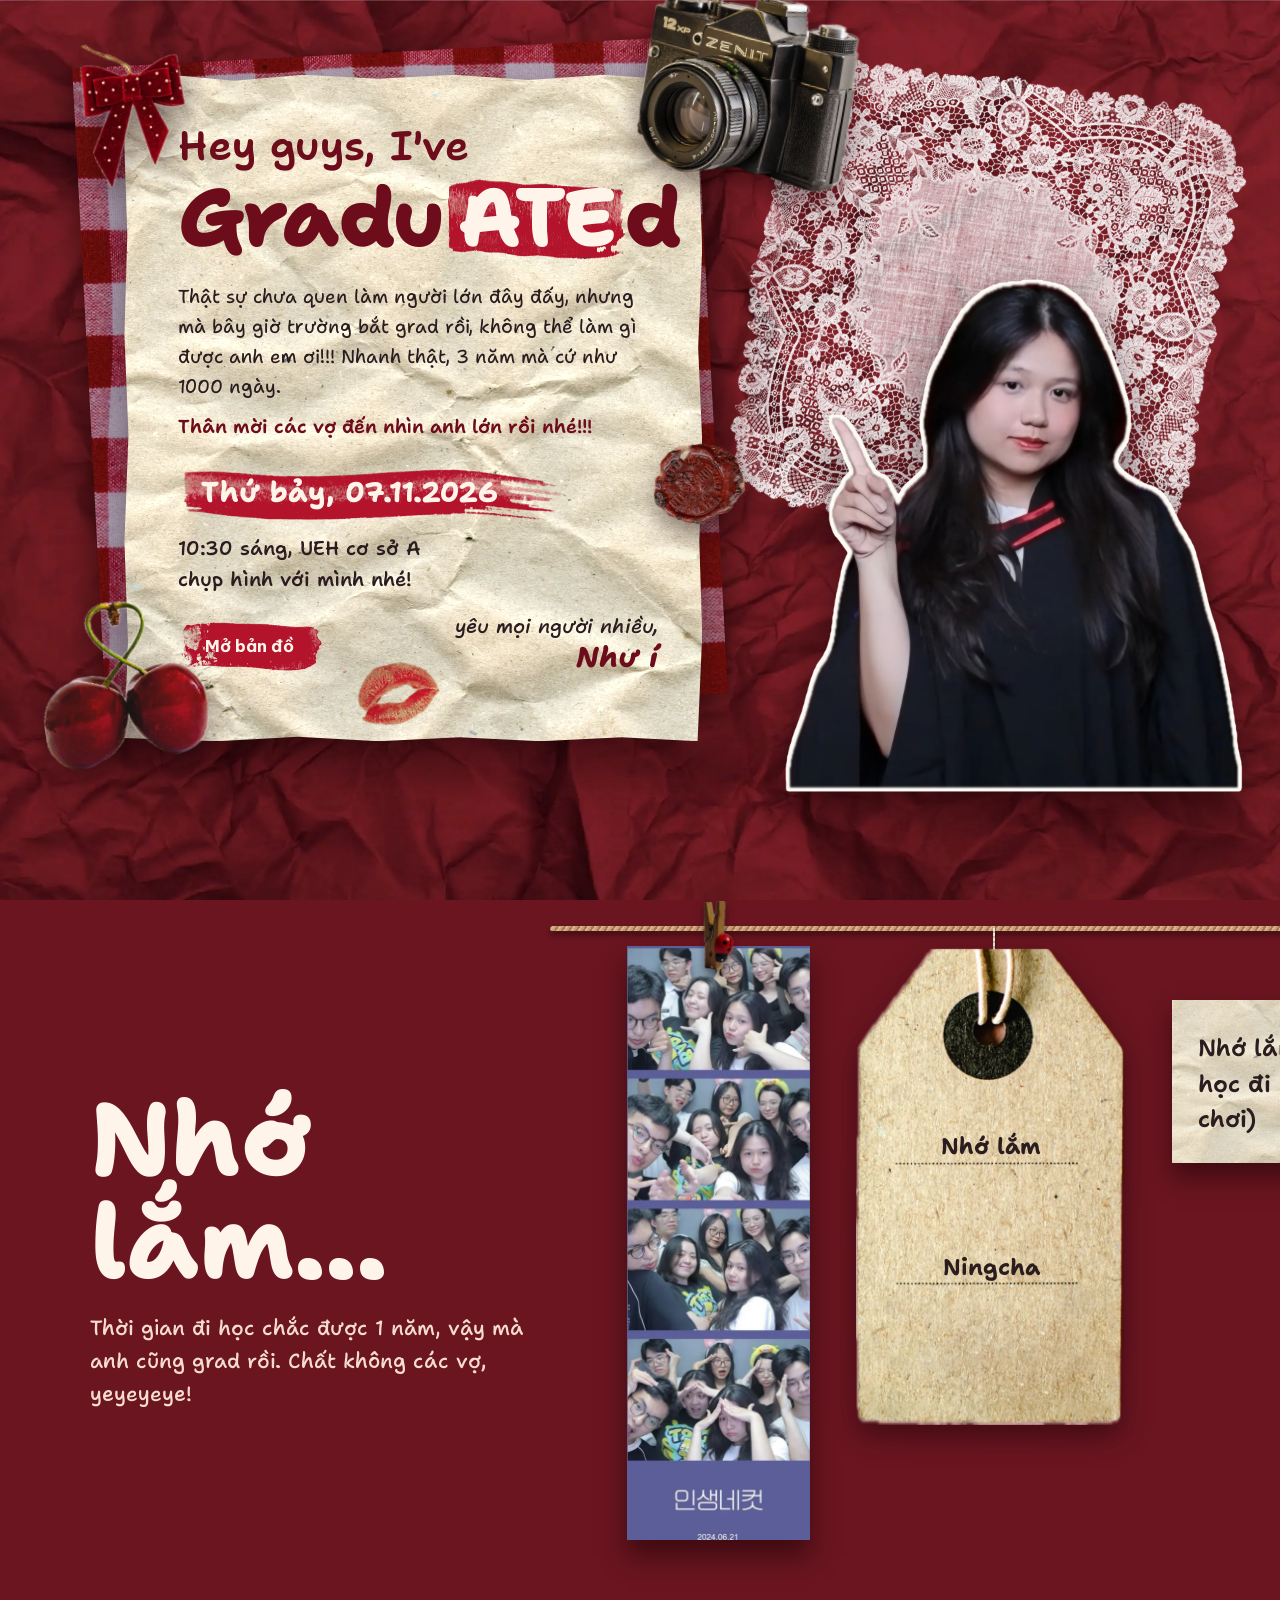
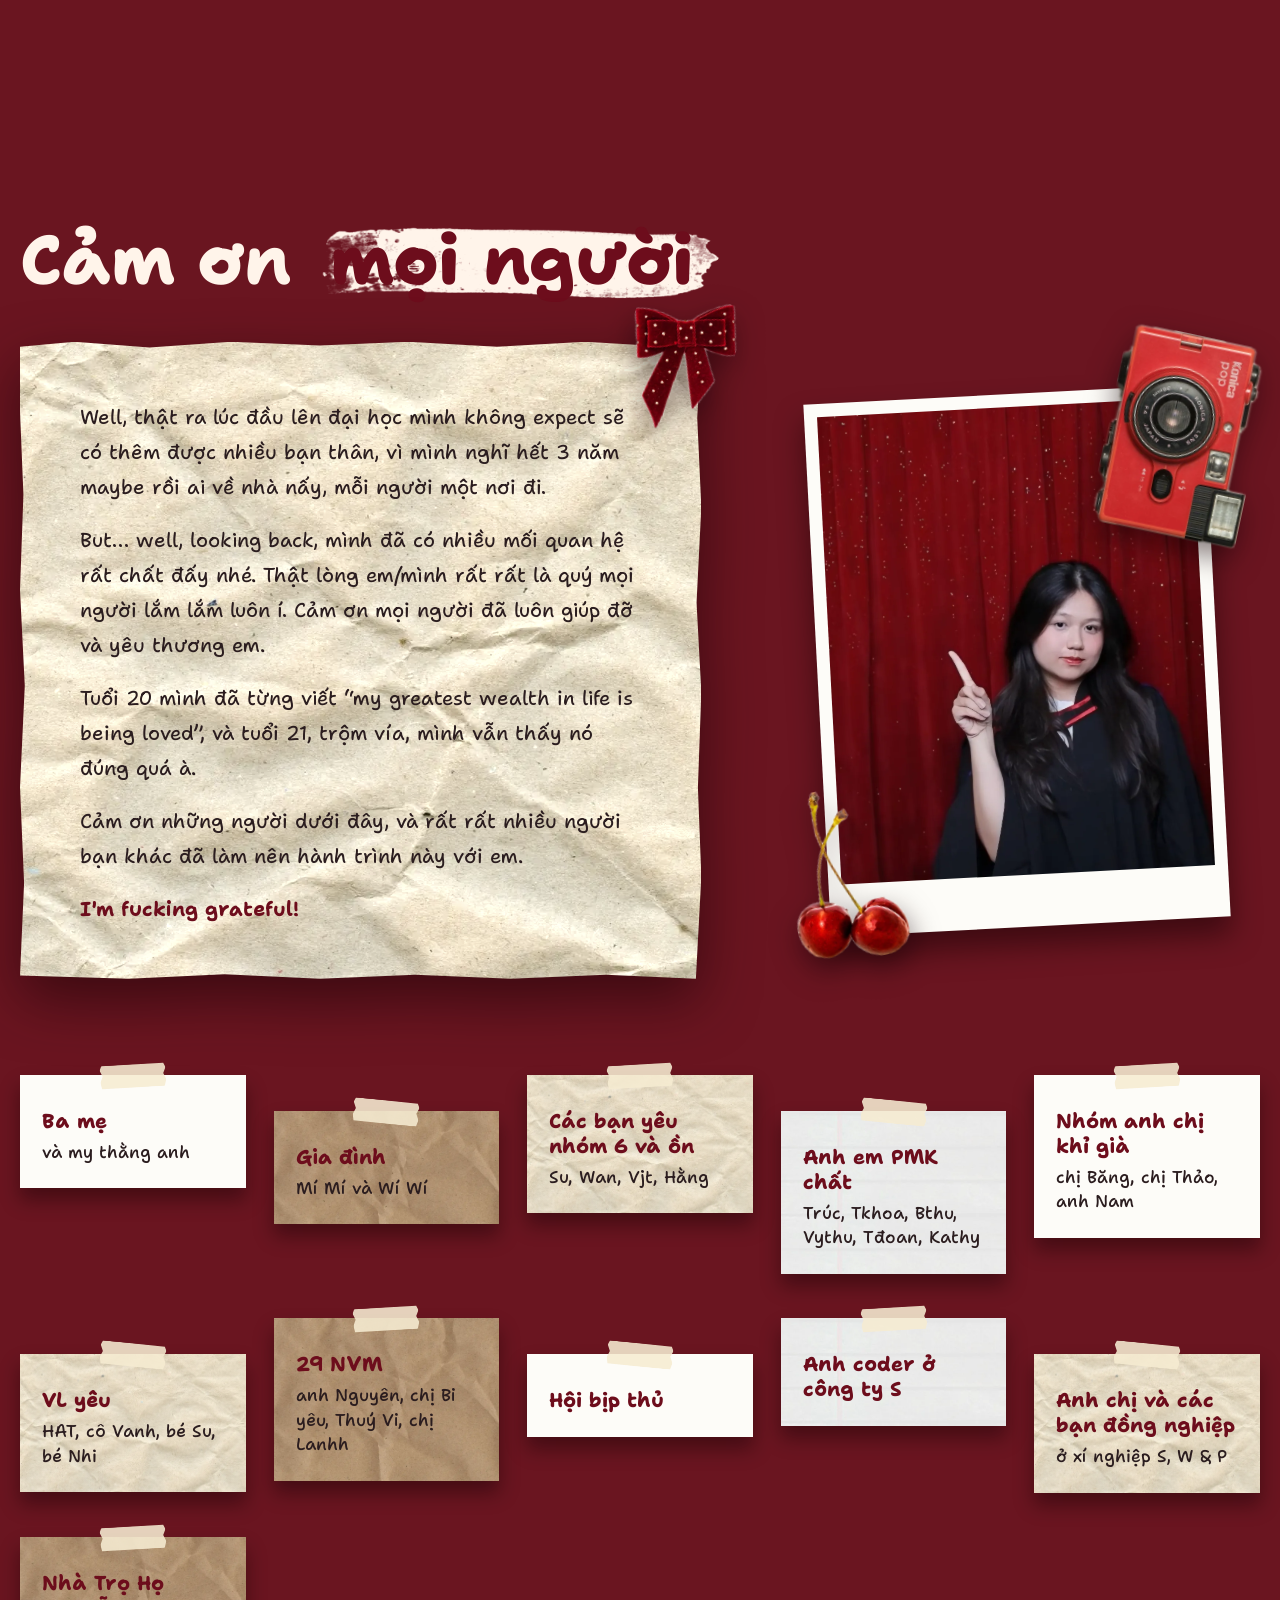
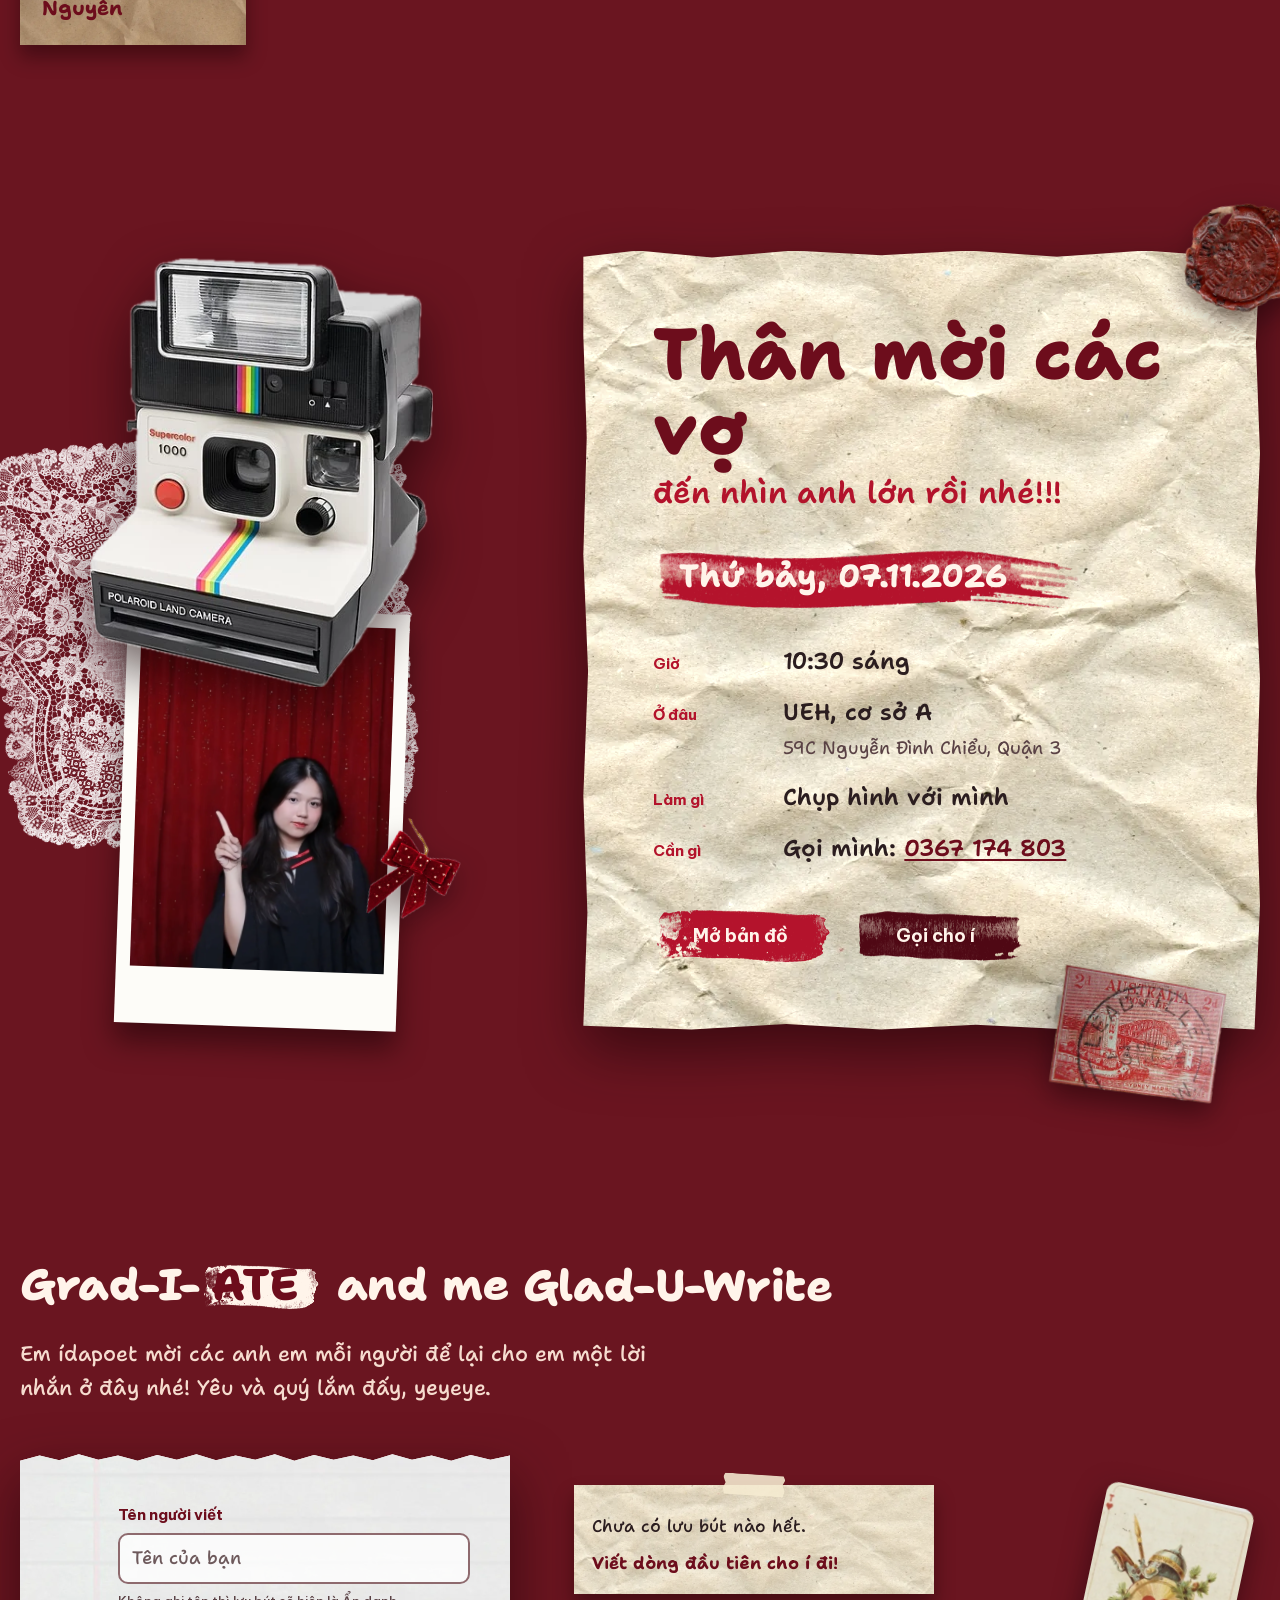
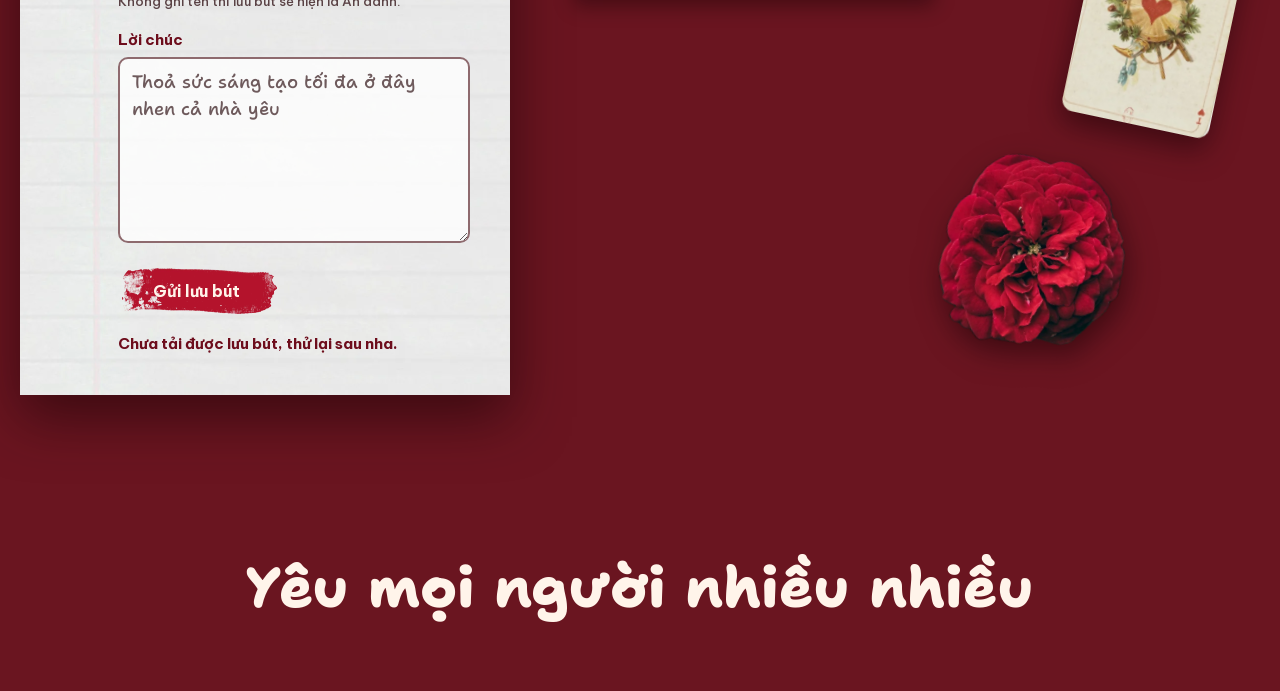
==== commit c69c78ad: "Sharper portrait, SQLite guestbook, and the client's new copy - Guestbook now saves to a Cloudflare " ====
--- a/index.html
+++ b/index.html
@@ -36,8 +36,8 @@
             <span class="hero__hey">Hey guys, I've</span>
             <span class="hero__grad">Gradu<span class="brush-ate">ATE</span>d</span>
           </h1>
-          <p class="hero__note">Thật sự chưa quen với việc này, nhưng mà bây giờ trường bắt grad rồi, không thể làm gì được anh em ơi. Nhanh thật, 3 năm mà cứ như 1000 ngày.</p>
-          <p class="hero__invite">Thân mời các vợ đến nhìn anh lớn rồi nhé!</p>
+          <p class="hero__note">Thật sự chưa quen làm người lớn đây đấy, nhưng mà bây giờ trường bắt grad rồi, không thể làm gì được anh em ơi!!! Nhanh thật, 3 năm mà cứ như 1000 ngày.</p>
+          <p class="hero__invite">Thân mời các vợ đến nhìn anh lớn rồi nhé!!!</p>
           <p class="hero__date"><span class="brush-long">Thứ bảy, 07.11.2026</span></p>
           <p class="hero__when">10:30 sáng, UEH cơ sở A<br>chụp hình với mình nhé!</p>
           <div class="hero__foot">
@@ -53,7 +53,7 @@
       </div>
       <div class="hero__portrait">
         <img class="hero__lace" src="img/lace.webp" alt="" width="1000" height="946">
-        <img class="hero__sticker sticker" src="img/nhuy-cutout.webp" alt="Như í mặc áo cử nhân, chỉ tay lên" width="517" height="582">
+        <img class="hero__sticker sticker" src="img/nhuy-cutout.webp" alt="Như í mặc áo cử nhân, chỉ tay lên" width="1266" height="1422">
       </div>
     </div>
   </header>
@@ -63,7 +63,7 @@
     <div class="memories__track">
       <header class="memories__head">
         <h2 id="mem-title" class="memories__title">Nhớ lắm…</h2>
-        <p class="memories__lead">Thời gian đi học chắc được 1 năm, vậy mà cũng grad rồi. Chất không các vợ, ahihi.</p>
+        <p class="memories__lead">Thời gian đi học chắc được 1 năm, vậy mà anh cũng grad rồi. Chất không các vợ, yeyeyeye!</p>
       </header>
       <div class="line-scroll" tabindex="0" role="region" aria-label="Những điều Như í nhớ, kèm ảnh photobooth">
       <ul class="line">
@@ -76,7 +76,7 @@
         </li>
         <li class="hang hang--card hang--cord" style="--d: 6">
           <img class="peg" src="img/peg-3.webp" alt="" width="92" height="300">
-          <div class="card paper-cream"><p>Nhớ lắm mỗi thứ hai và thứ tư chạy đôn chạy đáo giữa 29 Lê Duẩn với 196 Trần Quang Khải</p></div>
+          <div class="card paper-cream"><p>Nhớ lắm mỗi lần cúp học đi làm (hoặc chơi)</p></div>
         </li>
         <li class="hang hang--booth">
           <img class="peg" src="img/peg-2.webp" alt="" width="135" height="300">
@@ -95,6 +95,10 @@
         <li class="hang hang--tag hang--cord" style="--d: 6">
           <div class="tag"><p><span class="tag__l1">Nhớ lắm</span> <span class="tag__l2">bánh mì cổng trường</span></p></div>
         </li>
+        <li class="hang hang--polaroid">
+          <img class="peg" src="img/peg-2.webp" alt="" width="135" height="300">
+          <div class="swing"><figure class="polaroid"><img src="img/crew-minnie.webp" alt="Như í và bạn bè đeo bờm Minnie, vương miện, tạo dáng trái tim" width="1200" height="798" loading="lazy"></figure></div>
+        </li>
         <li class="hang hang--strip">
           <img class="peg" src="img/peg-1.webp" alt="" width="132" height="300">
           <div class="swing"><img class="strip" src="img/strip-phototime.webp" alt="Dải ảnh Photo Time ở 234 Phan Xích Long, 27.04.2025" width="378" height="1200"></div>
@@ -113,12 +117,17 @@
         <li class="hang hang--card hang--cord" style="--d: 12">
           <img class="peg" src="img/peg-3.webp" alt="" width="92" height="300">
           <div class="card paper-cream"><p>Nhớ lắm những anh em đã điểm danh dùm bé</p></div>
+        </li>
+        <li class="hang hang--polaroid">
+          <img class="peg" src="img/peg-2.webp" alt="" width="135" height="300">
+          <div class="swing"><figure class="polaroid"><img src="img/night-five.webp" alt="Năm bạn giơ tay chữ V vào buổi tối" width="1200" height="674" loading="lazy"></figure></div>
         </li>
         <li class="hang hang--card hang--cord hang--finale" style="--d: 3">
           <img class="peg" src="img/peg-1.webp" alt="" width="132" height="300">
           <div class="card card--lined card--big">
             <p>Nhớ lắm những người đã đồng hành cùng em qua từng chapter trong hành trình này.</p>
-            <p class="card__love"><span class="brush-long">Em thật sự rất yêu mọi người, hihi</span></p>
+            <p class="card__love"><span class="brush-long">Em thật sự rất yêu mọi người, hihihaha</span></p>
+            <p class="card__aside">ngày không meta</p>
           </div>
         </li>
       </ul>
@@ -134,30 +143,31 @@
         <div class="thanks__letter" data-reveal>
           <div class="sheet" aria-hidden="true"><div class="sheet__paper paper-cream deckle"></div></div>
           <div class="thanks__copy">
-            <p>Well, thật ra lúc đầu lên đại học mình không expect sẽ có thêm được nhiều bạn thân, vì hết 3 năm maybe rồi chúng ta sẽ không còn nói chuyện với nhau nữa.</p>
-            <p>Nhưng mà well, looking back, mình đã có nhiều mối quan hệ rất chất đấy nhé. Thật lòng em/mình rất rất là quý mọi người luôn ấy.</p>
+            <p>Well, thật ra lúc đầu lên đại học mình không expect sẽ có thêm được nhiều bạn thân, vì mình nghĩ hết 3 năm maybe rồi ai về nhà nấy, mỗi người một nơi đi.</p>
+            <p>But… well, looking back, mình đã có nhiều mối quan hệ rất chất đấy nhé. Thật lòng em/mình rất rất là quý mọi người lắm lắm luôn í. Cảm ơn mọi người đã luôn giúp đỡ và yêu thương em.</p>
+            <p>Tuổi 20 mình đã từng viết “my greatest wealth in life is being loved”, và tuổi 21, trộm vía, mình vẫn thấy nó đúng quá à.</p>
             <p>Cảm ơn những người dưới đây, và rất rất nhiều người bạn khác đã làm nên hành trình này với em.</p>
-            <p class="thanks__last">Em thật sự rất rất biết ơn mọi người nhiều nhiều lắm!</p>
+            <p class="thanks__last">I'm fucking grateful!</p>
           </div>
           <img class="thanks__bow obj" src="img/bow-velvet-2.webp" alt="" width="295" height="380" loading="lazy">
         </div>
-        <div class="thanks__photos" data-reveal>
-          <figure class="polaroid polaroid--a"><img src="img/crew-minnie.webp" alt="Như í và bạn bè đeo bờm Minnie, vương miện, tạo dáng trái tim" width="1200" height="798" loading="lazy"></figure>
-          <figure class="polaroid polaroid--b"><img src="img/night-five.webp" alt="Năm bạn giơ tay chữ V vào buổi tối" width="1200" height="674" loading="lazy"></figure>
+        <div class="thanks__keepsake" data-reveal>
+          <figure class="polaroid thanks__self"><img src="img/photo-portrait.webp" alt="Như í mặc áo cử nhân, chỉ tay lên" width="1017" height="1389" loading="lazy"></figure>
           <img class="thanks__cherries obj" src="img/cherries.webp" alt="" width="265" height="420" loading="lazy">
           <img class="thanks__konica obj" src="img/camera-konica.webp" alt="" width="385" height="520" loading="lazy">
         </div>
       </div>
       <ul class="people" aria-label="Những người Như í muốn cảm ơn">
-        <li class="note note--kraft" data-reveal><h3>Các gia đình</h3><p>Mí Mí và Wí Wí</p></li>
-        <li class="note note--cream" data-reveal><h3>Các bạn yêu nhóm Đà Lạt</h3><p>Su, Wan, Vjt, Hằng</p></li>
-        <li class="note note--lined" data-reveal><h3>Anh em PMK</h3><p>Trúc, Tkhoa, Bthu, Vythu, Tđoan, Kathy</p></li>
+        <li class="note note--white" data-reveal><h3>Ba mẹ</h3><p>và my thằng anh</p></li>
+        <li class="note note--kraft" data-reveal><h3>Gia đình</h3><p>Mí Mí và Wí Wí</p></li>
+        <li class="note note--cream" data-reveal><h3>Các bạn yêu nhóm 6 và ồn</h3><p>Su, Wan, Vjt, Hằng</p></li>
+        <li class="note note--lined" data-reveal><h3>Anh em PMK chất</h3><p>Trúc, Tkhoa, Bthu, Vythu, Tđoan, Kathy</p></li>
         <li class="note note--white" data-reveal><h3>Nhóm anh chị khỉ già</h3><p>chị Băng, chị Thảo, anh Nam</p></li>
         <li class="note note--cream" data-reveal><h3>VL yêu</h3><p>HAT, cô Vanh, bé Su, bé Nhi</p></li>
         <li class="note note--kraft" data-reveal><h3>29 NVM</h3><p>anh Nguyên, chị Bi yêu, Thuý Vi, chị Lanhh</p></li>
         <li class="note note--white" data-reveal><h3>Hội bịp thủ</h3></li>
         <li class="note note--lined" data-reveal><h3>Anh coder ở công ty S</h3></li>
-        <li class="note note--cream" data-reveal><h3>Anh chị đồng nghiệp</h3><p>ở xí nghiệp S, W&nbsp;&amp;&nbsp;P</p></li>
+        <li class="note note--cream" data-reveal><h3>Anh chị và các bạn đồng nghiệp</h3><p>ở xí nghiệp S, W&nbsp;&amp;&nbsp;P</p></li>
         <li class="note note--kraft" data-reveal><h3>Nhà Trọ Họ Nguyễn</h3></li>
       </ul>
     </div>
@@ -168,7 +178,7 @@
     <div class="wrap invite__grid">
       <div class="invite__camera" data-reveal>
         <img class="invite__lace" src="img/lace.webp" alt="" width="1000" height="946" loading="lazy">
-        <figure class="invite__print polaroid"><img src="img/photo-portrait.webp" alt="Ảnh Như í mặc áo cử nhân trước rèm đỏ" width="670" height="922" loading="lazy"></figure>
+        <figure class="invite__print polaroid"><img src="img/photo-portrait.webp" alt="Ảnh Như í mặc áo cử nhân trước rèm đỏ" width="1017" height="1389" loading="lazy"></figure>
         <img class="invite__polaroid-cam" src="img/camera-polaroid.webp" alt="Máy ảnh Polaroid đời cũ" width="371" height="463" loading="lazy">
         <img class="invite__bow obj" src="img/bow-velvet.webp" alt="" width="291" height="380" loading="lazy">
       </div>
@@ -176,7 +186,7 @@
         <div class="sheet" aria-hidden="true"><div class="sheet__paper paper-cream deckle"></div></div>
         <div class="invite__copy">
           <h2 id="invite-title" class="invite__title">Thân mời các vợ</h2>
-          <p class="invite__sub">đến nhìn anh lớn rồi nhé!</p>
+          <p class="invite__sub">đến nhìn anh lớn rồi nhé!!!</p>
           <p class="invite__date"><span class="brush-long">Thứ bảy, 07.11.2026</span></p>
           <dl class="invite__facts">
             <div><dt>Giờ</dt><dd>10:30 sáng</dd></div>
@@ -199,7 +209,7 @@
   <section class="guestbook" id="luu-but" aria-labelledby="gb-title">
     <div class="wrap">
       <h2 id="gb-title" class="section-title guestbook__title"><span class="nowrap">Grad-I-<span class="brush-cream brush-cream--solid">ATE</span> and me</span> <span class="nowrap">Glad-U-Write</span></h2>
-      <p class="guestbook__lead">Hmm, để save the date thì mọi người có thể freely để lại những câu chữ yêu thương cho í ở đây nhé.</p>
+      <p class="guestbook__lead">Em ídapoet mời các anh em mỗi người để lại cho em một lời nhắn ở đây nhé! Yêu và quý lắm đấy, yeyeye.</p>
       <div class="guestbook__grid">
         <form class="gb-form" id="gb-form" novalidate data-reveal>
           <div class="sheet" aria-hidden="true"><div class="sheet__paper lined deckle-top"></div></div>
@@ -236,8 +246,6 @@
 <footer class="footer">
   <div class="wrap footer__inner">
     <p class="footer__love">Yêu mọi người nhiều nhiều</p>
-    <img class="footer__cherries" src="img/cherries-heart.webp" alt="" width="520" height="509" loading="lazy">
-    <p class="footer__credits">Ảnh đồ vật thật từ Pexels và Wikimedia Commons. Máy Polaroid: Jacek Halicki, CC BY-SA 4.0. Tem Sydney 1932: TrimmerinWiki, CC BY-SA 4.0. Khăn ren, sáp niêm phong: public domain.</p>
   </div>
 </footer>
 
--- a/css/styles.css
+++ b/css/styles.css
@@ -54,9 +54,8 @@
   clip-path: polygon(0 1.4%, 4% 0.4%, 8% 1.3%, 12% 0.2%, 16% 1.2%, 20% 0.4%, 24% 1.4%, 28% 0.3%, 32% 1.2%, 36% 0.2%, 40% 1.3%, 44% 0.4%, 48% 1.2%, 52% 0.2%, 56% 1.4%, 60% 0.3%, 64% 1.2%, 68% 0.4%, 72% 1.3%, 76% 0.2%, 80% 1.2%, 84% 0.4%, 88% 1.4%, 92% 0.3%, 96% 1.2%, 100% 0.4%, 100% 100%, 0 100%);
 }
 .obj { position: absolute; height: auto; pointer-events: none; filter: drop-shadow(0 12px 14px var(--shade)); }
-.sticker {
-  filter: drop-shadow(4px 0 0 #fdfaf4) drop-shadow(-4px 0 0 #fdfaf4) drop-shadow(0 4px 0 #fdfaf4) drop-shadow(0 -4px 0 #fdfaf4) drop-shadow(0 18px 22px rgba(20, 0, 4, 0.6));
-}
+/* The white die-cut border is baked into the sticker image; CSS only adds the shadow. */
+.sticker { filter: drop-shadow(0 18px 22px rgba(20, 0, 4, 0.6)); }
 
 /* Real ink strokes (scanned brush-pen marks, recoloured) */
 .brush-ate {
@@ -130,8 +129,8 @@
 .hero__title { margin: 0; color: var(--maroon); font-family: var(--hand); }
 .hero__hey { display: block; font-weight: 600; font-size: 28px; line-height: 1.1; }
 .hero__grad { display: block; margin-top: 2px; font-weight: 800; font-size: clamp(38px, 12vw, 50px); line-height: 1.1; letter-spacing: -0.02em; white-space: nowrap; }
-.hero__note { margin: 14px 0 0; font-weight: 450; font-size: 15px; line-height: 1.6; }
-.hero__invite { margin: 8px 0 0; font-weight: 600; font-size: 15px; line-height: 1.6; color: var(--maroon); }
+.hero__note { margin: 14px 0 0; font-weight: 450; font-size: 15px; line-height: 1.6; text-wrap: pretty; }
+.hero__invite { margin: 8px 0 0; font-weight: 600; font-size: 15px; line-height: 1.6; color: var(--maroon); text-wrap: balance; }
 .hero__date { margin: 14px 0 0; font-weight: 750; font-size: 21px; line-height: 1.15; }
 .hero__when { margin: 6px 0 0; font-weight: 550; font-size: 15.5px; line-height: 1.55; }
 .hero__foot { display: flex; align-items: flex-end; justify-content: space-between; gap: 12px; margin-top: 16px; }
@@ -237,6 +236,10 @@
 .card p { margin: 0; font: 600 18px/1.5 var(--hand); }
 .card--big { width: 290px; }
 .card__love { margin-top: 16px !important; font-size: 19px !important; font-weight: 750 !important; }
+/* This line wraps, so each line gets its own stroke. */
+.card__love { line-height: 2.25 !important; }
+.card__love .brush-long { display: inline; padding: 0.32em 0.9em 0.38em 1em; background-image: url(../img/brush-bold.webp); -webkit-box-decoration-break: clone; box-decoration-break: clone; }
+.card__aside { margin-top: 10px !important; font-size: 16px !important; font-weight: 500 !important; color: var(--maroon); }
 .hang--polaroid .polaroid { width: 280px; }
 
 /* ---------- 3. Thank you ---------- */
@@ -247,12 +250,9 @@
 .thanks__copy p { margin: 0 0 14px; }
 .thanks__last { font-weight: 700; color: var(--maroon); margin-bottom: 0 !important; }
 .thanks__bow { right: -14px; top: -46px; width: 60px; rotate: 16deg; }
-.thanks__photos { position: relative; height: 400px; max-width: 460px; width: 100%; margin-inline: auto; }
-.thanks__photos .polaroid { position: absolute; transition: translate 0.4s var(--ease), rotate 0.4s var(--ease); }
-.thanks__photos .polaroid img { aspect-ratio: 4 / 3; object-fit: cover; }
-.polaroid--a { left: 0; top: 8px; width: 74%; rotate: -5deg; }
-.polaroid--b { right: 0; top: 46%; width: 72%; rotate: 4deg; }
-.thanks__photos .polaroid:hover { translate: 0 -6px; rotate: 0deg; z-index: 2; }
+.thanks__keepsake { position: relative; width: min(76%, 320px); margin: 12px auto 0; }
+.thanks__self { width: 100%; rotate: -3deg; }
+.thanks__self img { aspect-ratio: 4 / 5; object-fit: cover; object-position: 50% 88%; }
 .thanks__cherries { left: -8px; bottom: -26px; width: 66px; rotate: -12deg; z-index: 3; }
 .thanks__konica { right: -8px; top: -30px; width: 92px; rotate: 12deg; z-index: 3; }
 
@@ -358,8 +358,6 @@
 /* ---------- Footer ---------- */
 .footer { padding: 36px 0 56px; text-align: center; }
 .footer__love { margin: 0; font: 800 38px/1.1 var(--hand); color: var(--cream); }
-.footer__cherries { display: block; width: 92px; height: auto; margin: 12px auto 0; rotate: -6deg; filter: drop-shadow(0 10px 12px var(--shade)); }
-.footer__credits { max-width: 640px; margin: 26px auto 0; font: 500 13px/1.6 var(--ui); color: #f0cfc6; }
 
 /* ---------- Motion ---------- */
 .js .hero__letter > .sheet,
@@ -411,7 +409,7 @@
   .hero__foot .btn-brush { font-size: max(15px, calc(19 * var(--u))); min-height: calc(66 * var(--u)); }
   .hero__sign { font-size: calc(22 * var(--u)); }
   .hero__sign span { font-size: calc(32 * var(--u)); }
-  .hero__lips { display: block; left: calc(448 * var(--u)); top: calc(640 * var(--u)); width: calc(92 * var(--u)); rotate: -14deg; opacity: 0.9; mix-blend-mode: multiply; filter: none; }
+  .hero__lips { display: block; left: calc(262 * var(--u)); top: calc(662 * var(--u)); width: calc(92 * var(--u)); rotate: -14deg; opacity: 0.9; mix-blend-mode: multiply; filter: none; }
   .hero__bow { left: calc(-50 * var(--u)); top: calc(-48 * var(--u)); width: calc(124 * var(--u)); }
   .hero__zenit { left: calc(584 * var(--u)); right: auto; top: calc(-90 * var(--u)); width: calc(236 * var(--u)); rotate: 9deg; }
   .hero__seal { left: calc(594 * var(--u)); top: calc(414 * var(--u)); width: calc(104 * var(--u)); }
@@ -441,6 +439,7 @@
   .card p { font-size: clamp(18px, 2.6svh, 26px); }
   .card--big { width: 42svh; }
   .card__love { font-size: clamp(19px, 2.7svh, 27px) !important; }
+  .card__aside { font-size: clamp(16px, 2.1svh, 21px) !important; }
   .card--lined { background-size: 760px auto; background-position: 0 -4px; }
   .hang--polaroid .polaroid { width: 42svh; }
 
@@ -449,7 +448,7 @@
   .thanks__copy { padding: 58px 60px 52px; font-size: 20px; line-height: 1.75; }
   .thanks__copy p { margin-bottom: 18px; }
   .thanks__bow { width: 108px; right: -30px; top: -50px; }
-  .thanks__photos { height: 560px; max-width: none; }
+  .thanks__keepsake { width: min(100%, 400px); margin: 0 auto; }
   .thanks__cherries { width: 110px; left: -30px; bottom: -36px; }
   .thanks__konica { width: 150px; right: -40px; top: -60px; }
   .people { grid-template-columns: repeat(5, minmax(0, 1fr)); gap: 44px 28px; margin-top: 96px; }
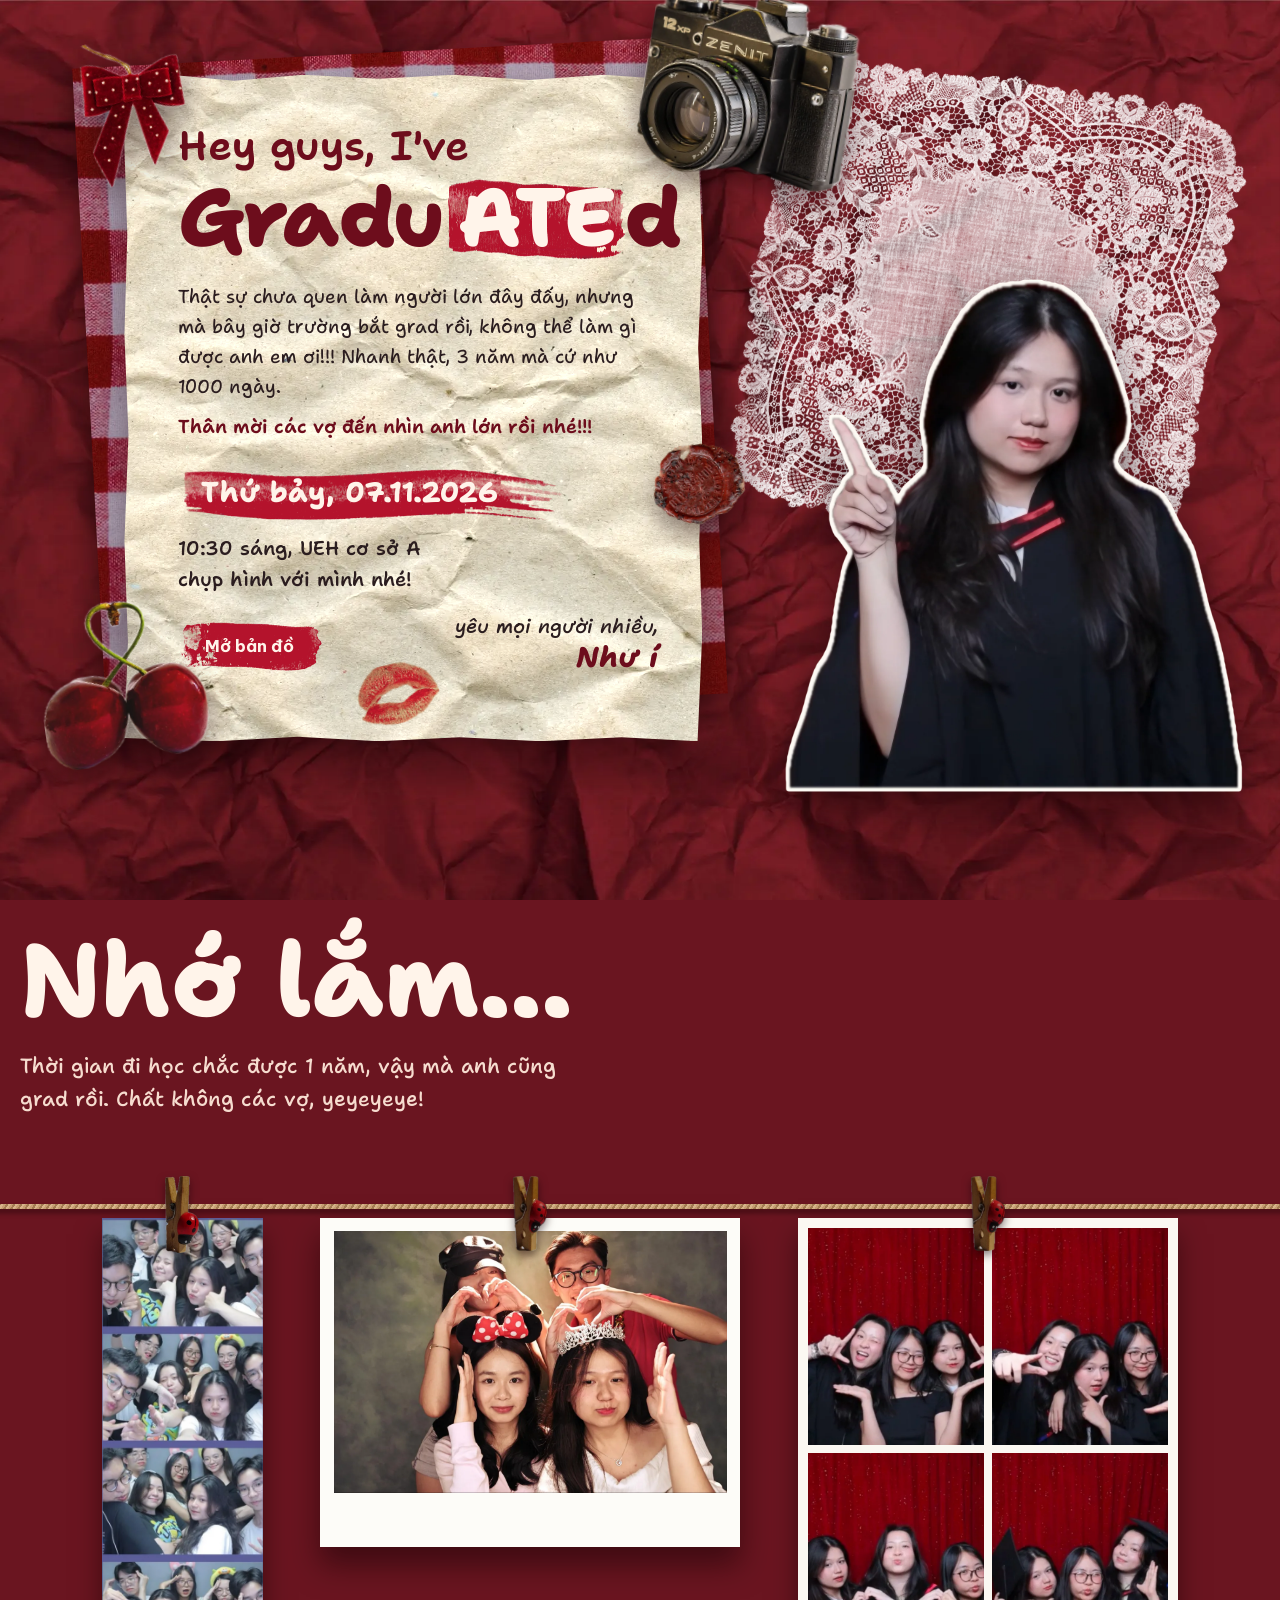
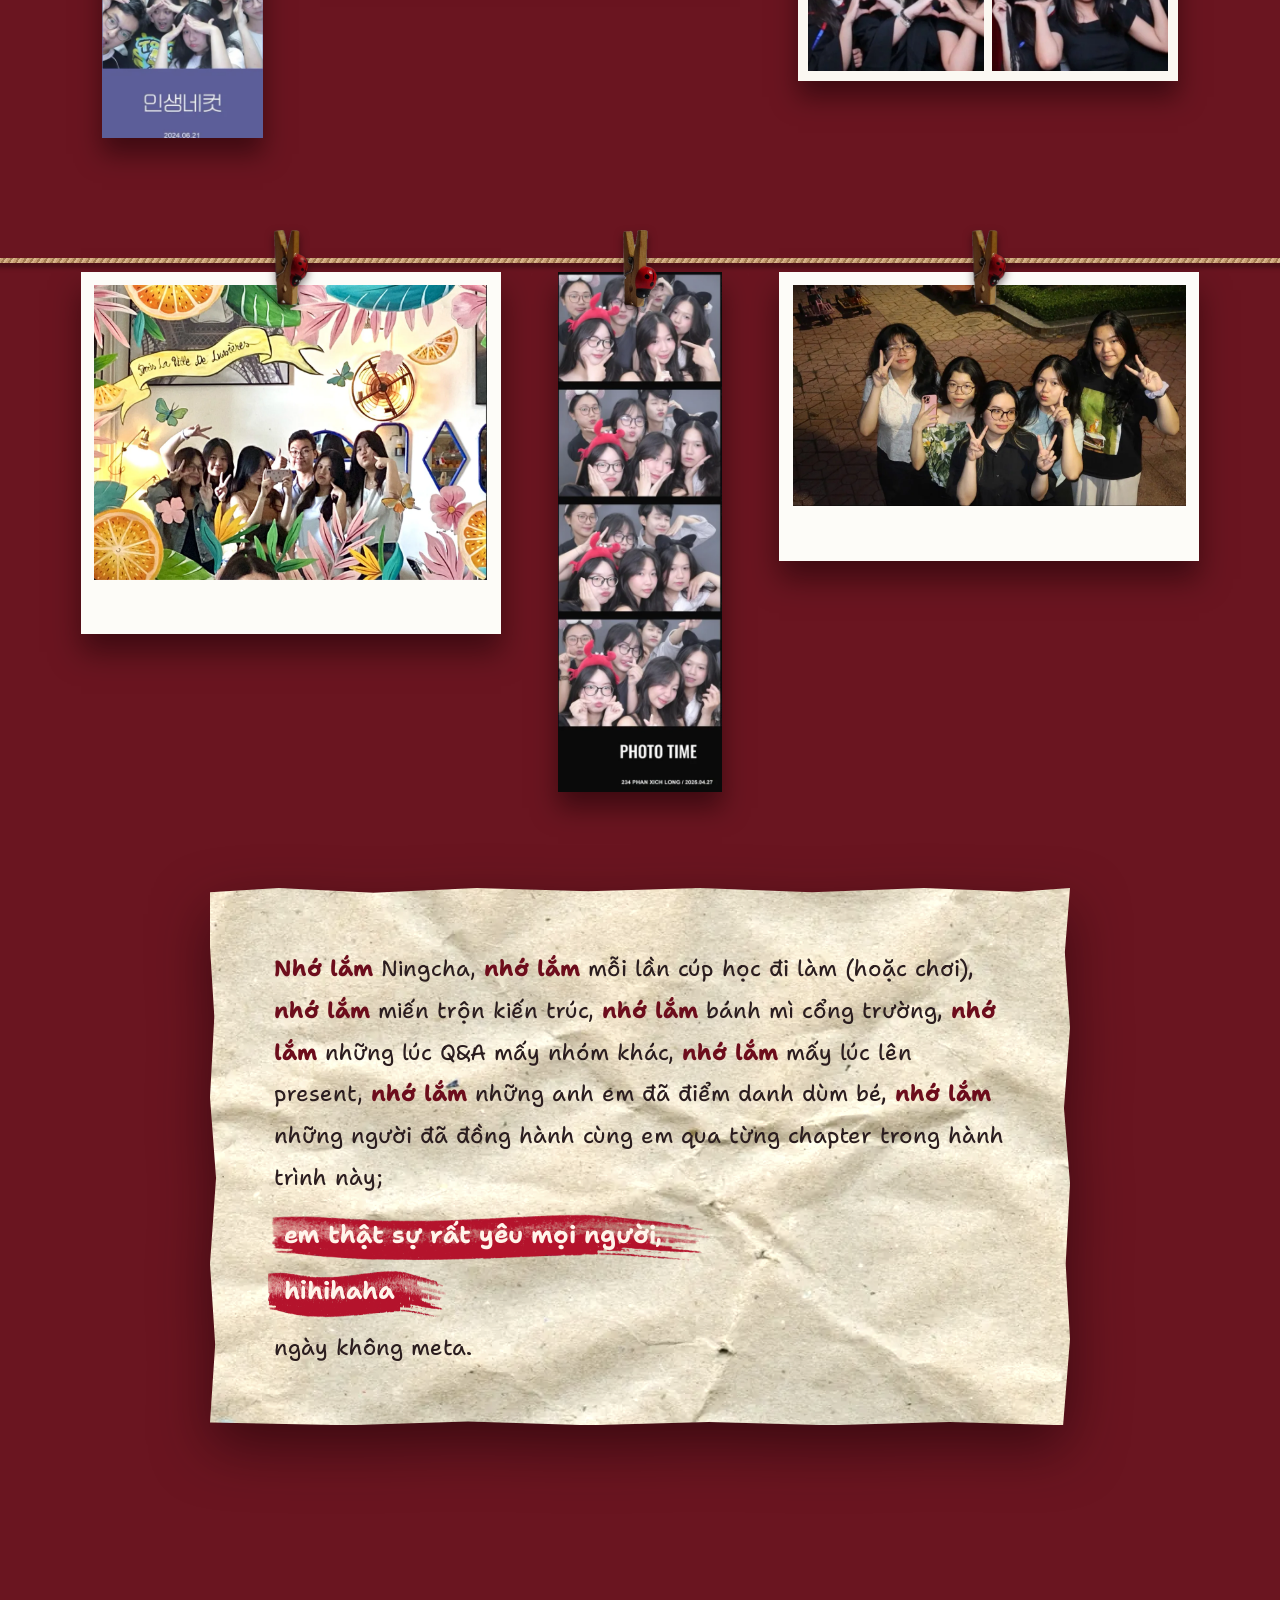
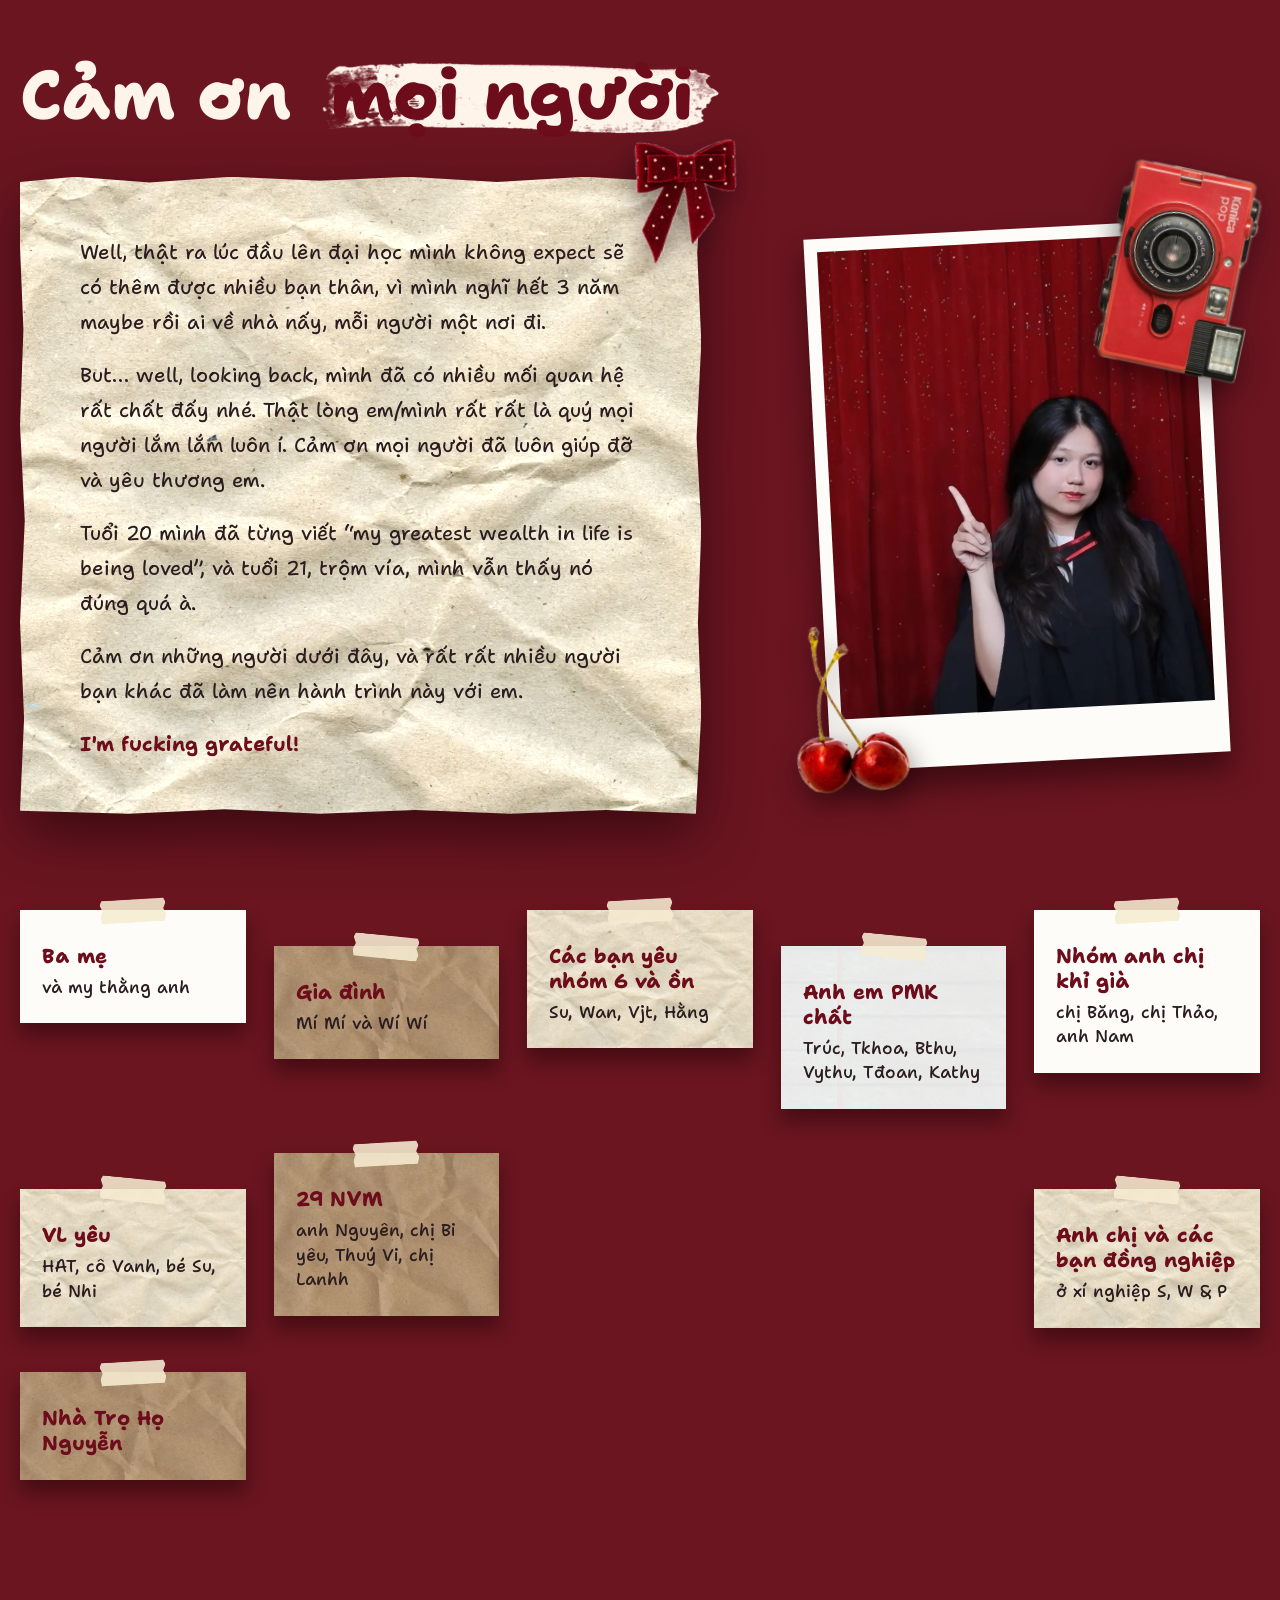
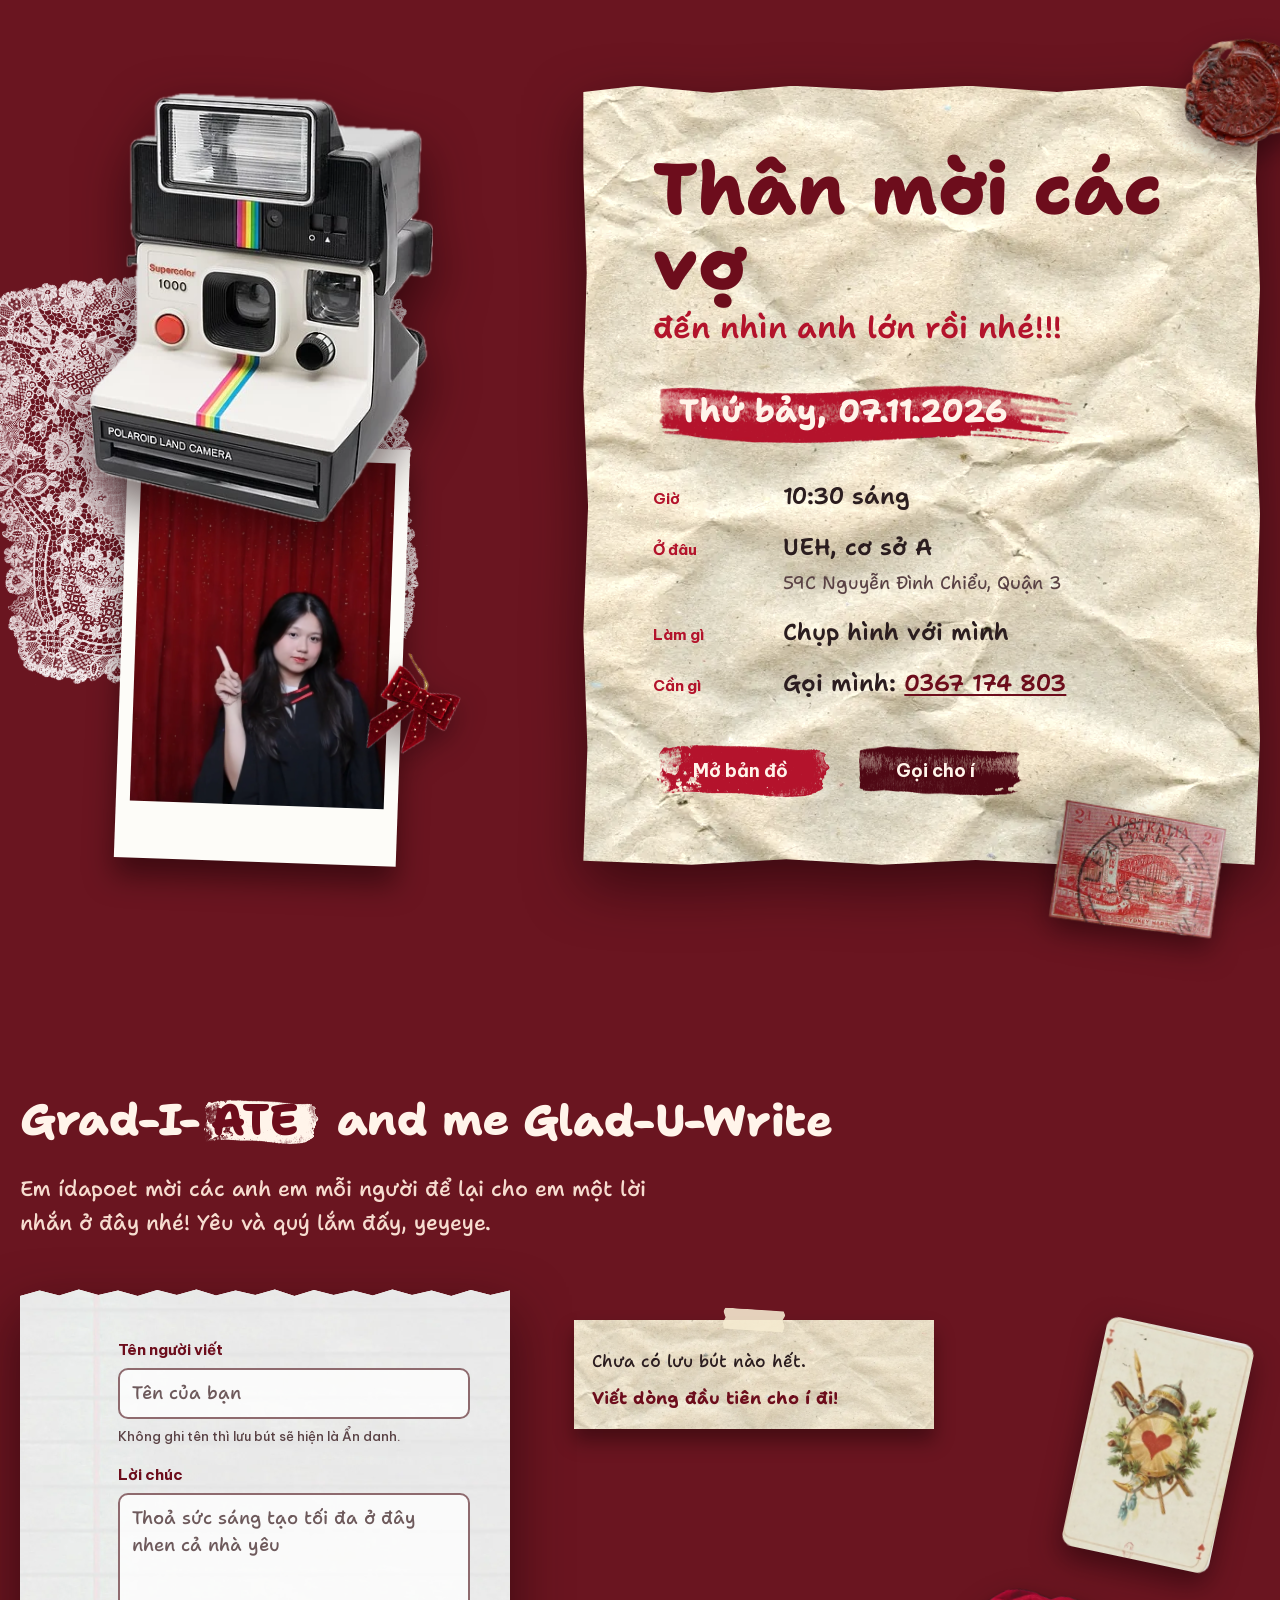
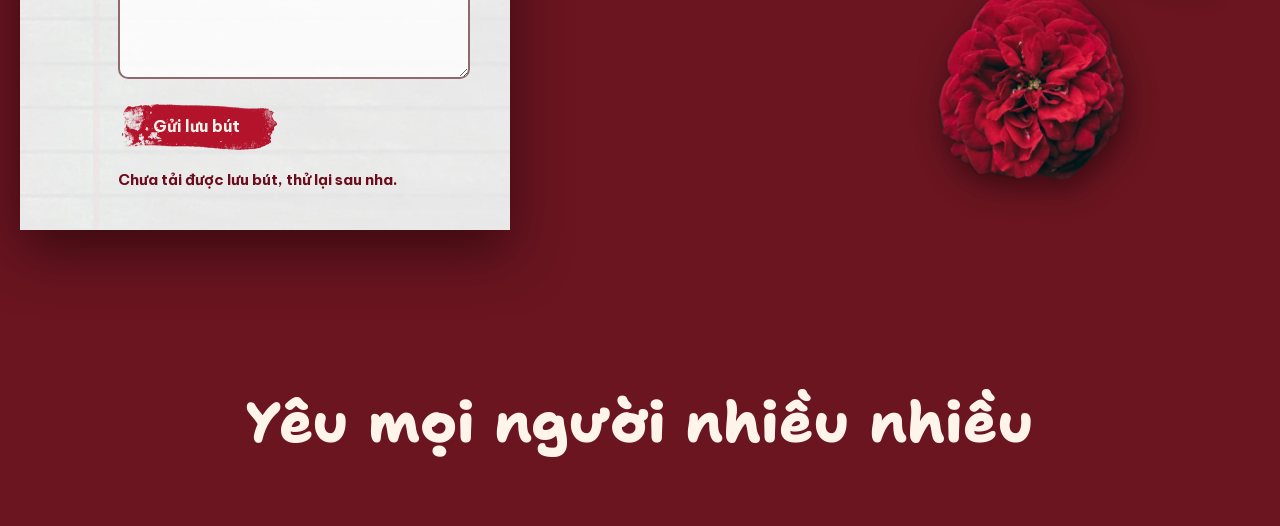
==== commit 7b68ad28: "Replace the sideways clothesline with wrapping lines of friends' photos The client didn't like the h" ====
--- a/index.html
+++ b/index.html
@@ -58,79 +58,51 @@
     </div>
   </header>
 
-  <!-- 2. Memories: photobooth strips on a clothesline -->
+  <!-- 2. Memories: friends' photos on clotheslines, then the "Nhớ lắm" paragraph -->
   <section class="memories" id="nho-lam" aria-labelledby="mem-title">
-    <div class="memories__track">
+    <div class="wrap">
       <header class="memories__head">
         <h2 id="mem-title" class="memories__title">Nhớ lắm…</h2>
         <p class="memories__lead">Thời gian đi học chắc được 1 năm, vậy mà anh cũng grad rồi. Chất không các vợ, yeyeyeye!</p>
       </header>
-      <div class="line-scroll" tabindex="0" role="region" aria-label="Những điều Như í nhớ, kèm ảnh photobooth">
-      <ul class="line">
-        <li class="hang hang--strip">
-          <img class="peg" src="img/peg-1.webp" alt="" width="132" height="300">
-          <div class="swing"><img class="strip" src="img/strip-insaeng.webp" alt="Dải ảnh 인생네컷 chụp cùng hội bạn, 21.06.2024" width="370" height="1200"></div>
-        </li>
-        <li class="hang hang--tag hang--cord" style="--d: 2">
-          <div class="tag"><p><span class="tag__l1">Nhớ lắm</span> <span class="tag__l2">Ningcha</span></p></div>
-        </li>
-        <li class="hang hang--card hang--cord" style="--d: 6">
-          <img class="peg" src="img/peg-3.webp" alt="" width="92" height="300">
-          <div class="card paper-cream"><p>Nhớ lắm mỗi lần cúp học đi làm (hoặc chơi)</p></div>
-        </li>
-        <li class="hang hang--booth">
-          <img class="peg" src="img/peg-2.webp" alt="" width="135" height="300">
-          <div class="swing">
-            <div class="booth">
-              <img src="img/booth-1.webp" alt="Ba bạn mặc áo cử nhân trước rèm đỏ" width="486" height="600">
-              <img src="img/booth-2.webp" alt="" width="486" height="600">
-              <img src="img/booth-3.webp" alt="" width="486" height="600">
-              <img src="img/booth-4.webp" alt="" width="486" height="600">
-            </div>
-          </div>
-        </li>
-        <li class="hang hang--tag hang--cord" style="--d: 16">
-          <div class="tag"><p><span class="tag__l1">Nhớ lắm</span> <span class="tag__l2">miến trộn kiến trúc</span></p></div>
-        </li>
-        <li class="hang hang--tag hang--cord" style="--d: 6">
-          <div class="tag"><p><span class="tag__l1">Nhớ lắm</span> <span class="tag__l2">bánh mì cổng trường</span></p></div>
-        </li>
-        <li class="hang hang--polaroid">
-          <img class="peg" src="img/peg-2.webp" alt="" width="135" height="300">
-          <div class="swing"><figure class="polaroid"><img src="img/crew-minnie.webp" alt="Như í và bạn bè đeo bờm Minnie, vương miện, tạo dáng trái tim" width="1200" height="798" loading="lazy"></figure></div>
-        </li>
-        <li class="hang hang--strip">
-          <img class="peg" src="img/peg-1.webp" alt="" width="132" height="300">
-          <div class="swing"><img class="strip" src="img/strip-phototime.webp" alt="Dải ảnh Photo Time ở 234 Phan Xích Long, 27.04.2025" width="378" height="1200"></div>
-        </li>
-        <li class="hang hang--card hang--cord" style="--d: 20">
-          <img class="peg" src="img/peg-3.webp" alt="" width="92" height="300">
-          <div class="card card--lined"><p>Nhớ lắm những lúc Q&amp;A mấy nhóm khác</p></div>
-        </li>
-        <li class="hang hang--tag hang--cord" style="--d: 20">
-          <div class="tag"><p><span class="tag__l1">Nhớ lắm</span> <span class="tag__l2">mấy lúc lên present</span></p></div>
-        </li>
-        <li class="hang hang--polaroid">
-          <img class="peg" src="img/peg-2.webp" alt="" width="135" height="300">
-          <div class="swing"><figure class="polaroid"><img src="img/cafe-mirror.webp" alt="Cả nhóm chụp qua gương ở quán cà phê" width="1200" height="898"></figure></div>
-        </li>
-        <li class="hang hang--card hang--cord" style="--d: 12">
-          <img class="peg" src="img/peg-3.webp" alt="" width="92" height="300">
-          <div class="card paper-cream"><p>Nhớ lắm những anh em đã điểm danh dùm bé</p></div>
-        </li>
-        <li class="hang hang--polaroid">
-          <img class="peg" src="img/peg-2.webp" alt="" width="135" height="300">
-          <div class="swing"><figure class="polaroid"><img src="img/night-five.webp" alt="Năm bạn giơ tay chữ V vào buổi tối" width="1200" height="674" loading="lazy"></figure></div>
-        </li>
-        <li class="hang hang--card hang--cord hang--finale" style="--d: 3">
-          <img class="peg" src="img/peg-1.webp" alt="" width="132" height="300">
-          <div class="card card--lined card--big">
-            <p>Nhớ lắm những người đã đồng hành cùng em qua từng chapter trong hành trình này.</p>
-            <p class="card__love"><span class="brush-long">Em thật sự rất yêu mọi người, hihihaha</span></p>
-            <p class="card__aside">ngày không meta</p>
-          </div>
-        </li>
-      </ul>
+    </div>
+    <ul class="line" aria-label="Ảnh Như í với bạn bè">
+      <li class="hang">
+        <img class="peg" src="img/peg-1.webp" alt="" width="132" height="300">
+        <div class="swing"><img class="strip" src="img/strip-insaeng.webp" alt="Dải ảnh 인생네컷 chụp cùng hội bạn, 21.06.2024" width="370" height="1200"></div>
+      </li>
+      <li class="hang hang--polaroid">
+        <img class="peg" src="img/peg-2.webp" alt="" width="135" height="300">
+        <div class="swing"><figure class="polaroid"><img src="img/crew-minnie.webp" alt="Như í và bạn bè đeo bờm Minnie, vương miện, tạo dáng trái tim" width="1200" height="798" loading="lazy"></figure></div>
+      </li>
+      <li class="hang">
+        <img class="peg" src="img/peg-2.webp" alt="" width="135" height="300">
+        <div class="swing">
+          <div class="booth">
+            <img src="img/booth-1.webp" alt="Ba bạn mặc áo cử nhân trước rèm đỏ" width="486" height="600">
+            <img src="img/booth-2.webp" alt="" width="486" height="600">
+            <img src="img/booth-3.webp" alt="" width="486" height="600">
+            <img src="img/booth-4.webp" alt="" width="486" height="600">
+          </div>
+        </div>
+      </li>
+      <li class="hang hang--polaroid">
+        <img class="peg" src="img/peg-2.webp" alt="" width="135" height="300">
+        <div class="swing"><figure class="polaroid"><img src="img/cafe-mirror.webp" alt="Cả nhóm chụp qua gương ở quán cà phê" width="1200" height="898" loading="lazy"></figure></div>
+      </li>
+      <li class="hang">
+        <img class="peg" src="img/peg-1.webp" alt="" width="132" height="300">
+        <div class="swing"><img class="strip" src="img/strip-phototime.webp" alt="Dải ảnh Photo Time ở 234 Phan Xích Long, 27.04.2025" width="378" height="1200" loading="lazy"></div>
+      </li>
+      <li class="hang hang--polaroid">
+        <img class="peg" src="img/peg-2.webp" alt="" width="135" height="300">
+        <div class="swing"><figure class="polaroid"><img src="img/night-five.webp" alt="Năm bạn giơ tay chữ V vào buổi tối" width="1200" height="674" loading="lazy"></figure></div>
+      </li>
+    </ul>
+    <div class="wrap">
+      <div class="memories__letter" data-reveal>
+        <div class="sheet" aria-hidden="true"><div class="sheet__paper paper-cream deckle"></div></div>
+        <p class="memories__text"><span class="nl">Nhớ lắm</span> Ningcha, <span class="nl">nhớ lắm</span> mỗi lần cúp học đi làm (hoặc chơi), <span class="nl">nhớ lắm</span> miến trộn kiến trúc, <span class="nl">nhớ lắm</span> bánh mì cổng trường, <span class="nl">nhớ lắm</span> những lúc Q&amp;A mấy nhóm khác, <span class="nl">nhớ lắm</span> mấy lúc lên present, <span class="nl">nhớ lắm</span> những anh em đã điểm danh dùm bé, <span class="nl">nhớ lắm</span> những người đã đồng hành cùng em qua từng chapter trong hành trình này; <span class="memories__love"><span class="brush-long">em thật sự rất yêu mọi người,</span> <span class="brush-long">hihihaha</span></span> ngày không meta.</p>
       </div>
     </div>
   </section>
@@ -249,8 +221,6 @@
   </div>
 </footer>
 
-<script src="vendor/gsap.min.js" defer></script>
-<script src="vendor/ScrollTrigger.min.js" defer></script>
 <script src="js/main.js" defer></script>
 </body>
 </html>
--- a/css/styles.css
+++ b/css/styles.css
@@ -146,101 +146,53 @@
 .hero__lace { position: absolute; right: -44px; top: 0; width: min(300px, 80vw); height: auto; rotate: 7deg; opacity: 0.94; }
 .hero__sticker { position: absolute; right: -4px; bottom: 0; width: min(240px, 62vw); height: auto; }
 
-/* ---------- 2. Memories on a clothesline (phone first: swipe) ---------- */
-.memories { position: relative; padding: 76px 0 40px; }
-.memories__head { padding: 0 16px; max-width: 560px; }
+/* ---------- 2. Memories: friends' photos on clotheslines (phone first) ---------- */
+.memories { position: relative; padding: 76px 0 64px; overflow-x: clip; }
 .memories__title { margin: 0; font: 800 56px/1 var(--hand); color: var(--cream); }
-.memories__lead { margin: 12px 0 0; font: 500 16px/1.6 var(--hand); color: var(--cream-2); }
-.line-scroll {
-  margin-top: 24px;
-  overflow-x: auto;
-  overscroll-behavior-x: contain;
-  scroll-snap-type: x mandatory;
-  scroll-padding-inline: 20px;
-  scrollbar-width: none;
-}
-.line-scroll::-webkit-scrollbar { display: none; }
+.memories__lead { max-width: 560px; margin: 12px 0 0; font: 500 16px/1.6 var(--hand); color: var(--cream-2); }
+/* Photos wrap onto as many lines as fit. main.js marks the first photo on each line; it draws that line's twine. */
 .line {
   --twine-top: 34px;
-  position: relative;
   display: flex;
+  flex-wrap: wrap;
+  justify-content: center;
   align-items: flex-start;
-  gap: 26px;
-  width: max-content;
-  margin: 0;
-  padding: 0 28px 36px;
+  gap: 40px 5vw;
+  width: min(100% - 32px, 1240px);
+  margin: 28px auto 0;
+  padding: 0;
   list-style: none;
 }
-/* jute twine: a small twisted cord drawn in CSS */
-.line::before {
+.hang { position: relative; flex: none; padding-top: calc(var(--twine-top) + 14px); }
+/* jute twine: a small twisted cord drawn in CSS, strung across the whole page */
+.hang::before {
   content: "";
   position: absolute;
-  left: 0;
-  right: 0;
+  left: -100vw;
+  right: -100vw;
   top: var(--twine-top);
   height: 5px;
   border-radius: 3px;
   background: repeating-linear-gradient(-58deg, #d8b48a 0 2px, #a37b52 2px 4px, #c79f73 4px 6px);
   box-shadow: 0 4px 5px rgba(20, 0, 4, 0.45);
 }
-.hang { --drop: calc(var(--d, 0) * 4px); --gap: 14px; position: relative; flex: none; padding-top: calc(var(--twine-top) + var(--gap) + var(--drop)); scroll-snap-align: center; }
-.hang--tag { --gap: 0px; }
-/* baker's twine: tags and notes hang from the line on cords of different lengths */
-.hang--cord::before {
-  content: "";
-  position: absolute;
-  top: var(--twine-top);
-  left: 50%;
-  width: 2px;
-  height: calc(var(--gap) + var(--drop) + 12px);
-  translate: -50% 0;
-  background: repeating-linear-gradient(0deg, #f1e8d8 0 3px, #cbbca2 3px 5px);
-  box-shadow: 1px 2px 2px rgba(20, 0, 4, 0.35);
-}
-.hang--tag::before { left: 51%; }
+.js .hang:not(.is-row-start)::before { display: none; }
 .peg { position: absolute; z-index: 2; top: calc(var(--twine-top) - 22px); left: 50%; width: 26px; height: auto; translate: -50% 0; filter: drop-shadow(0 4px 4px rgba(20, 0, 4, 0.5)); }
 .swing { transform-origin: 50% 0; animation: sway 6s ease-in-out infinite alternate; }
 .hang:nth-child(3n + 1) .swing { animation-duration: 7s; animation-delay: -2s; }
 .hang:nth-child(3n + 2) .swing { animation-duration: 5.5s; animation-delay: -4s; }
 @keyframes sway { from { rotate: -1.8deg; } to { rotate: 1.8deg; } }
-.strip { display: block; height: 430px; width: auto; box-shadow: 0 16px 24px var(--shade); }
-.booth { display: grid; grid-template-columns: repeat(2, minmax(0, 1fr)); gap: 6px; width: 300px; padding: 8px; background: #fbf8f2; box-shadow: 0 16px 24px var(--shade); }
+.strip { display: block; height: min(78vw, 420px); width: auto; box-shadow: 0 16px 24px var(--shade); }
+.booth { display: grid; grid-template-columns: repeat(2, minmax(0, 1fr)); gap: 6px; width: min(60vw, 320px); padding: 8px; background: #fbf8f2; box-shadow: 0 16px 24px var(--shade); }
 .booth img { display: block; width: 100%; height: auto; }
-.tag {
-  position: relative;
-  width: 184px;
-  aspect-ratio: 560 / 998;
-  background: url(../img/tag-kraft.webp) center / 100% 100% no-repeat;
-  filter: drop-shadow(0 12px 14px var(--shade));
-}
-.tag p { position: absolute; inset: 0; margin: 0; font: 700 16px/1.1 var(--hand); color: var(--ink); text-align: center; }
-/* written on the tag's own two dotted lines */
-.tag__l1, .tag__l2 { position: absolute; left: 7%; right: 7%; white-space: nowrap; }
-.tag__l1 { bottom: calc(54.8% + 3px); }
-.tag__l2 { bottom: calc(29.5% + 3px); }
-.card { position: relative; width: 240px; padding: 28px 22px 24px; color: var(--ink); box-shadow: 0 14px 22px var(--shade); }
-.hang--cord .card::before {
-  content: "";
-  position: absolute;
-  top: -10px;
-  left: 50%;
-  width: 54px;
-  height: 20px;
-  translate: -50% 0;
-  rotate: -3deg;
-  background: rgba(246, 236, 210, 0.9);
-  clip-path: polygon(3% 0, 97% 4%, 100% 22%, 96% 46%, 100% 72%, 97% 100%, 2% 96%, 0 70%, 4% 44%, 0 18%);
-}
-.card.paper-cream { background-image: linear-gradient(rgba(255, 250, 240, 0.3), rgba(255, 250, 240, 0.3)), url(../img/paper-cream.webp); background-size: cover; }
-.card--lined { background: #fbfaf7 url(../img/lined.webp) 0 -10px / 600px auto repeat-y; }
-.card p { margin: 0; font: 600 18px/1.5 var(--hand); }
-.card--big { width: 290px; }
-.card__love { margin-top: 16px !important; font-size: 19px !important; font-weight: 750 !important; }
-/* This line wraps, so each line gets its own stroke. */
-.card__love { line-height: 2.25 !important; }
-.card__love .brush-long { display: inline; padding: 0.32em 0.9em 0.38em 1em; background-image: url(../img/brush-bold.webp); -webkit-box-decoration-break: clone; box-decoration-break: clone; }
-.card__aside { margin-top: 10px !important; font-size: 16px !important; font-weight: 500 !important; color: var(--maroon); }
-.hang--polaroid .polaroid { width: 280px; }
+.hang--polaroid .polaroid { width: min(58vw, 340px); }
+
+.memories__letter { position: relative; max-width: 860px; margin: 56px auto 0; }
+.memories__text { position: relative; margin: 0; padding: 34px 24px 30px; color: var(--ink); font: 450 17px/1.9 var(--hand); }
+.nl { font-weight: 750; color: var(--maroon); }
+/* the closing words sit on two stacked brush strokes, each kept to one line */
+.memories__love { display: flex; flex-direction: column; align-items: flex-start; margin: 0.4em 0 0.3em -0.4em; line-height: 1.3; }
+.memories__love .brush-long { padding: 0.5em 2.3em 0.55em 0.7em; font-size: clamp(13px, 4vw, 16px); font-weight: 700; white-space: nowrap; }
 
 /* ---------- 3. Thank you ---------- */
 .thanks { padding: 84px 0 72px; overflow-x: clip; }
@@ -418,30 +370,17 @@
   .hero__lace { left: calc(16 * var(--u)); right: auto; top: calc(20 * var(--u)); width: calc(556 * var(--u)); }
   .hero__sticker { left: calc(60 * var(--u)); right: auto; bottom: 6px; width: calc(520 * var(--u)); }
 
-  /* Memories: pinned; the clothesline pans sideways as you scroll (main.js). Without that, it scrolls sideways. */
-  .memories { padding: 0; overflow-x: auto; }
-  .memories.is-pinned { overflow: hidden; }
-  .memories__track { display: flex; align-items: stretch; gap: 5vw; width: max-content; height: 100svh; min-height: 640px; padding-left: 7vw; }
-  .memories__head { align-self: center; width: min(34vw, 470px); padding: 0; }
+  .memories { padding: 130px 0 110px; }
   .memories__title { font-size: clamp(72px, 8vw, 124px); }
   .memories__lead { margin-top: 18px; font-size: clamp(18px, 1.6vw, 23px); }
-  .line-scroll { margin: 0; overflow: visible; scroll-snap-type: none; }
-  .line { --twine-top: 14svh; gap: clamp(40px, 3.6vw, 68px); height: 100%; padding: 0 8vw 0 3vw; }
-  .line::before { left: -3vw; }
-  .hang { --drop: calc(var(--d, 0) * 1svh); --gap: 2.2svh; }
-  .hang--tag { --gap: 0px; }
-  .peg { width: 3.4svh; top: calc(var(--twine-top) - 2.8svh); }
-  .strip { height: 66svh; }
-  .booth { width: 46svh; padding: 1.1svh; gap: 0.8svh; }
-  .tag { width: 30svh; }
-  .tag p { font-size: clamp(17px, 2.5svh, 25px); }
-  .card { width: 33svh; padding: 3.4svh 2.8svh 3svh; }
-  .card p { font-size: clamp(18px, 2.6svh, 26px); }
-  .card--big { width: 42svh; }
-  .card__love { font-size: clamp(19px, 2.7svh, 27px) !important; }
-  .card__aside { font-size: clamp(16px, 2.1svh, 21px) !important; }
-  .card--lined { background-size: 760px auto; background-position: 0 -4px; }
-  .hang--polaroid .polaroid { width: 42svh; }
+  .line { --twine-top: 40px; gap: 80px clamp(40px, 4.5vw, 72px); margin-top: 48px; }
+  .peg { width: 34px; top: calc(var(--twine-top) - 28px); }
+  .strip { height: 520px; }
+  .booth { width: 380px; padding: 10px; gap: 8px; }
+  .hang--polaroid .polaroid { width: 420px; }
+  .memories__letter { margin-top: 96px; }
+  .memories__text { padding: 60px 64px 56px; font-size: 22px; }
+  .memories__love .brush-long { padding: 0.5em 2.2em 0.56em 0.8em; font-size: 24px; }
 
   .thanks { padding: 120px 0 96px; }
   .thanks__grid { grid-template-columns: 7fr 5fr; gap: 72px; align-items: center; }
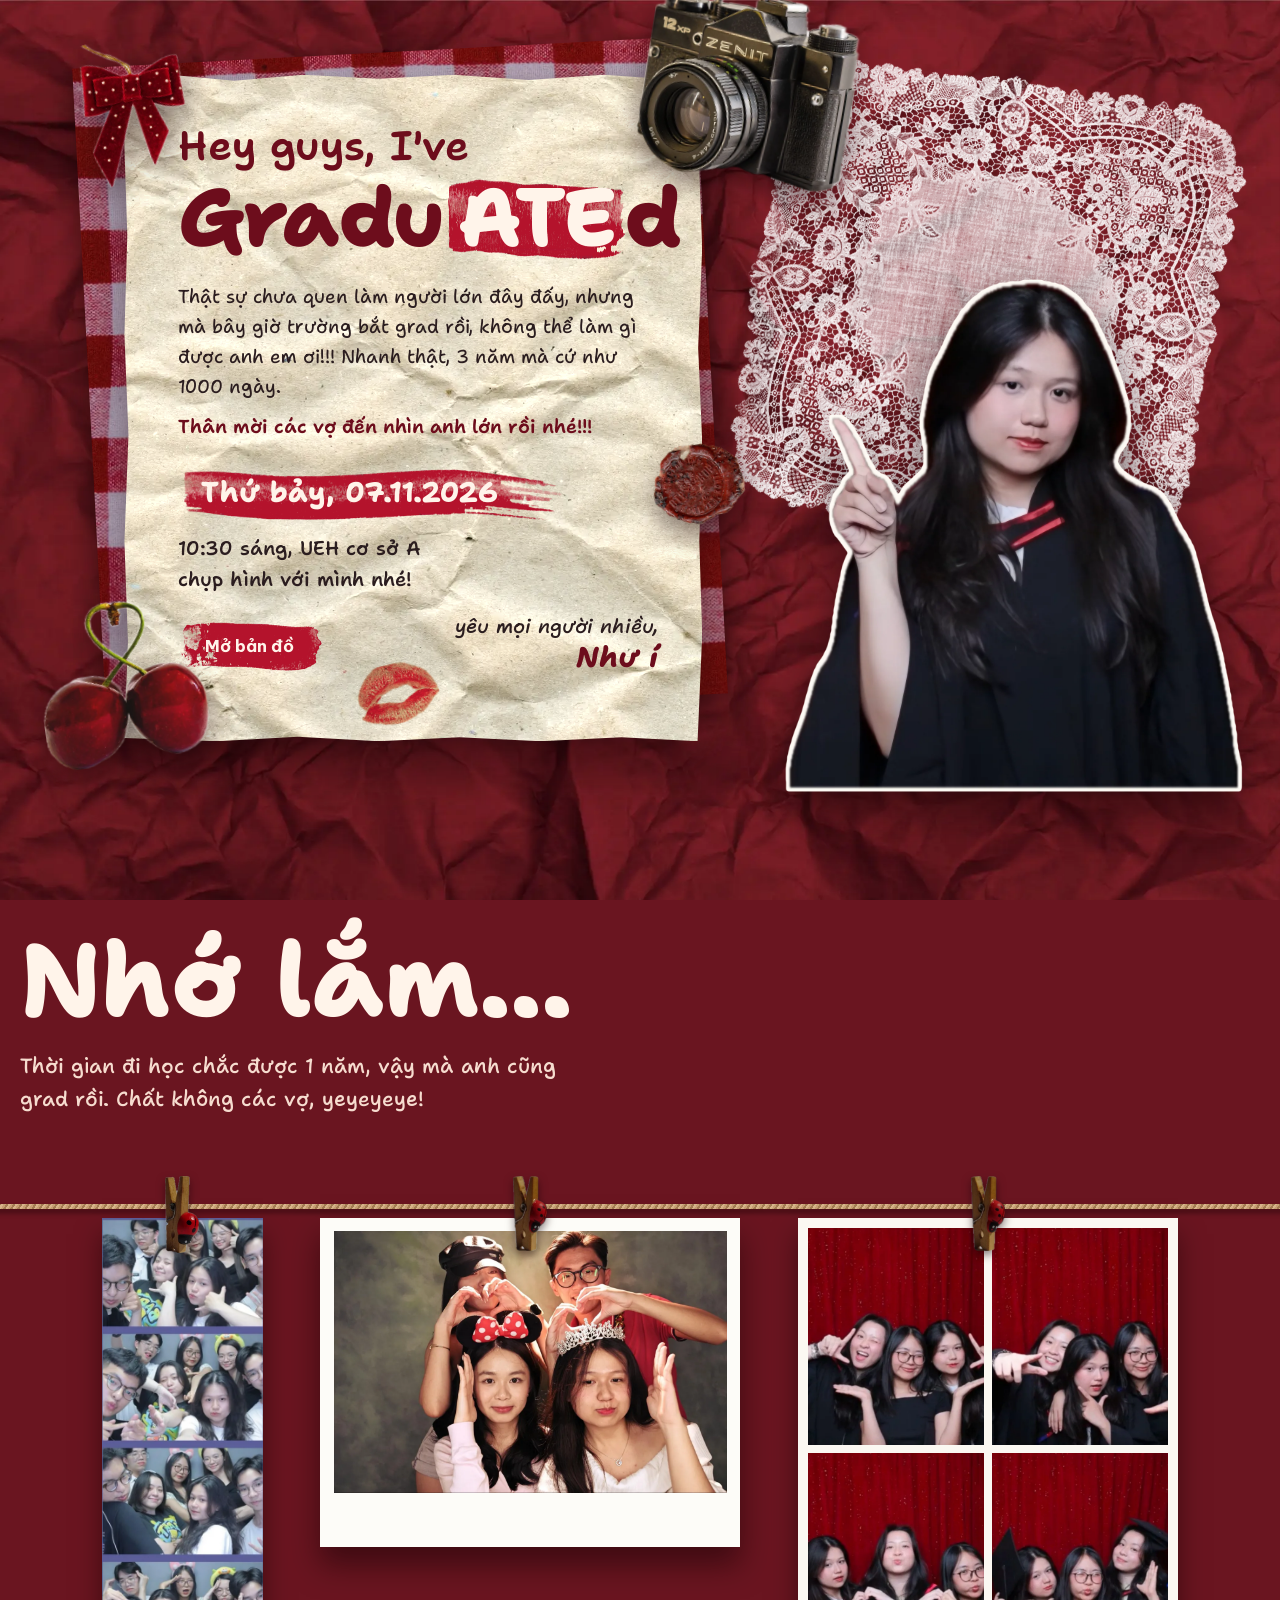
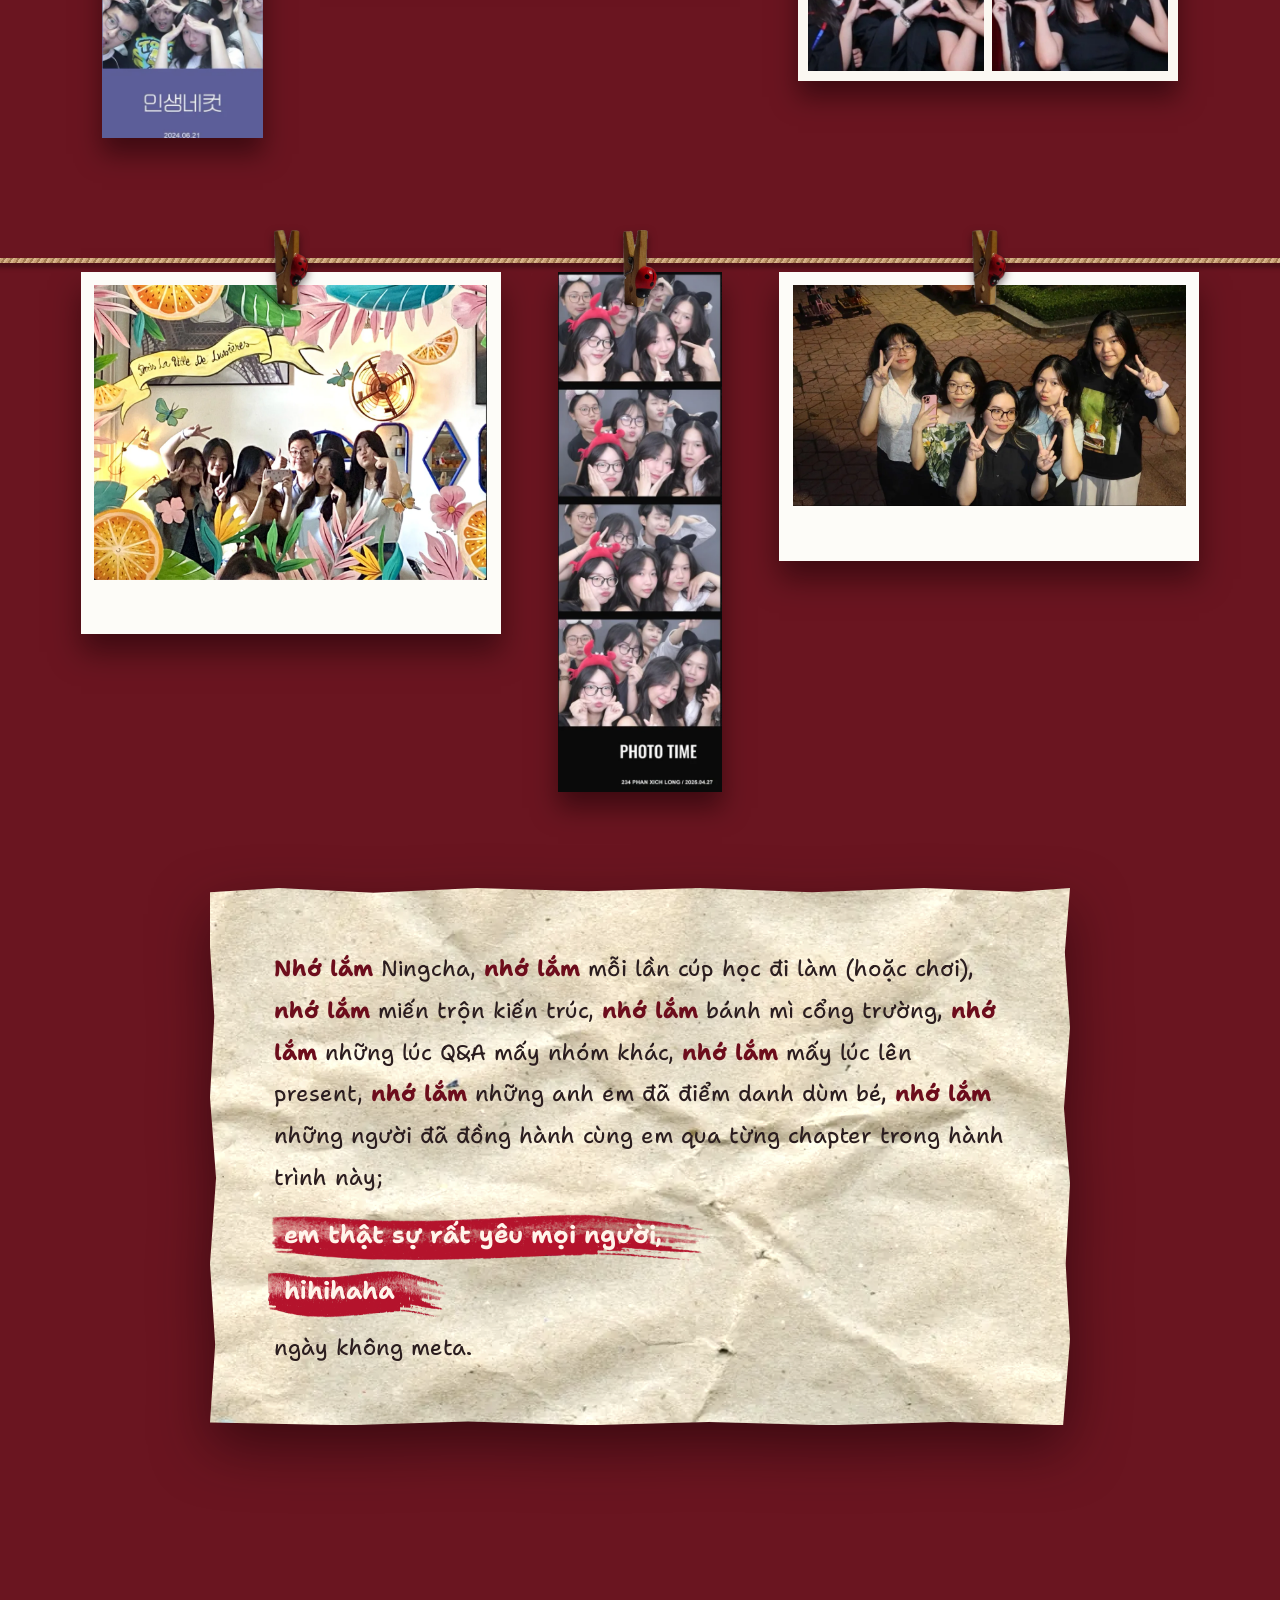
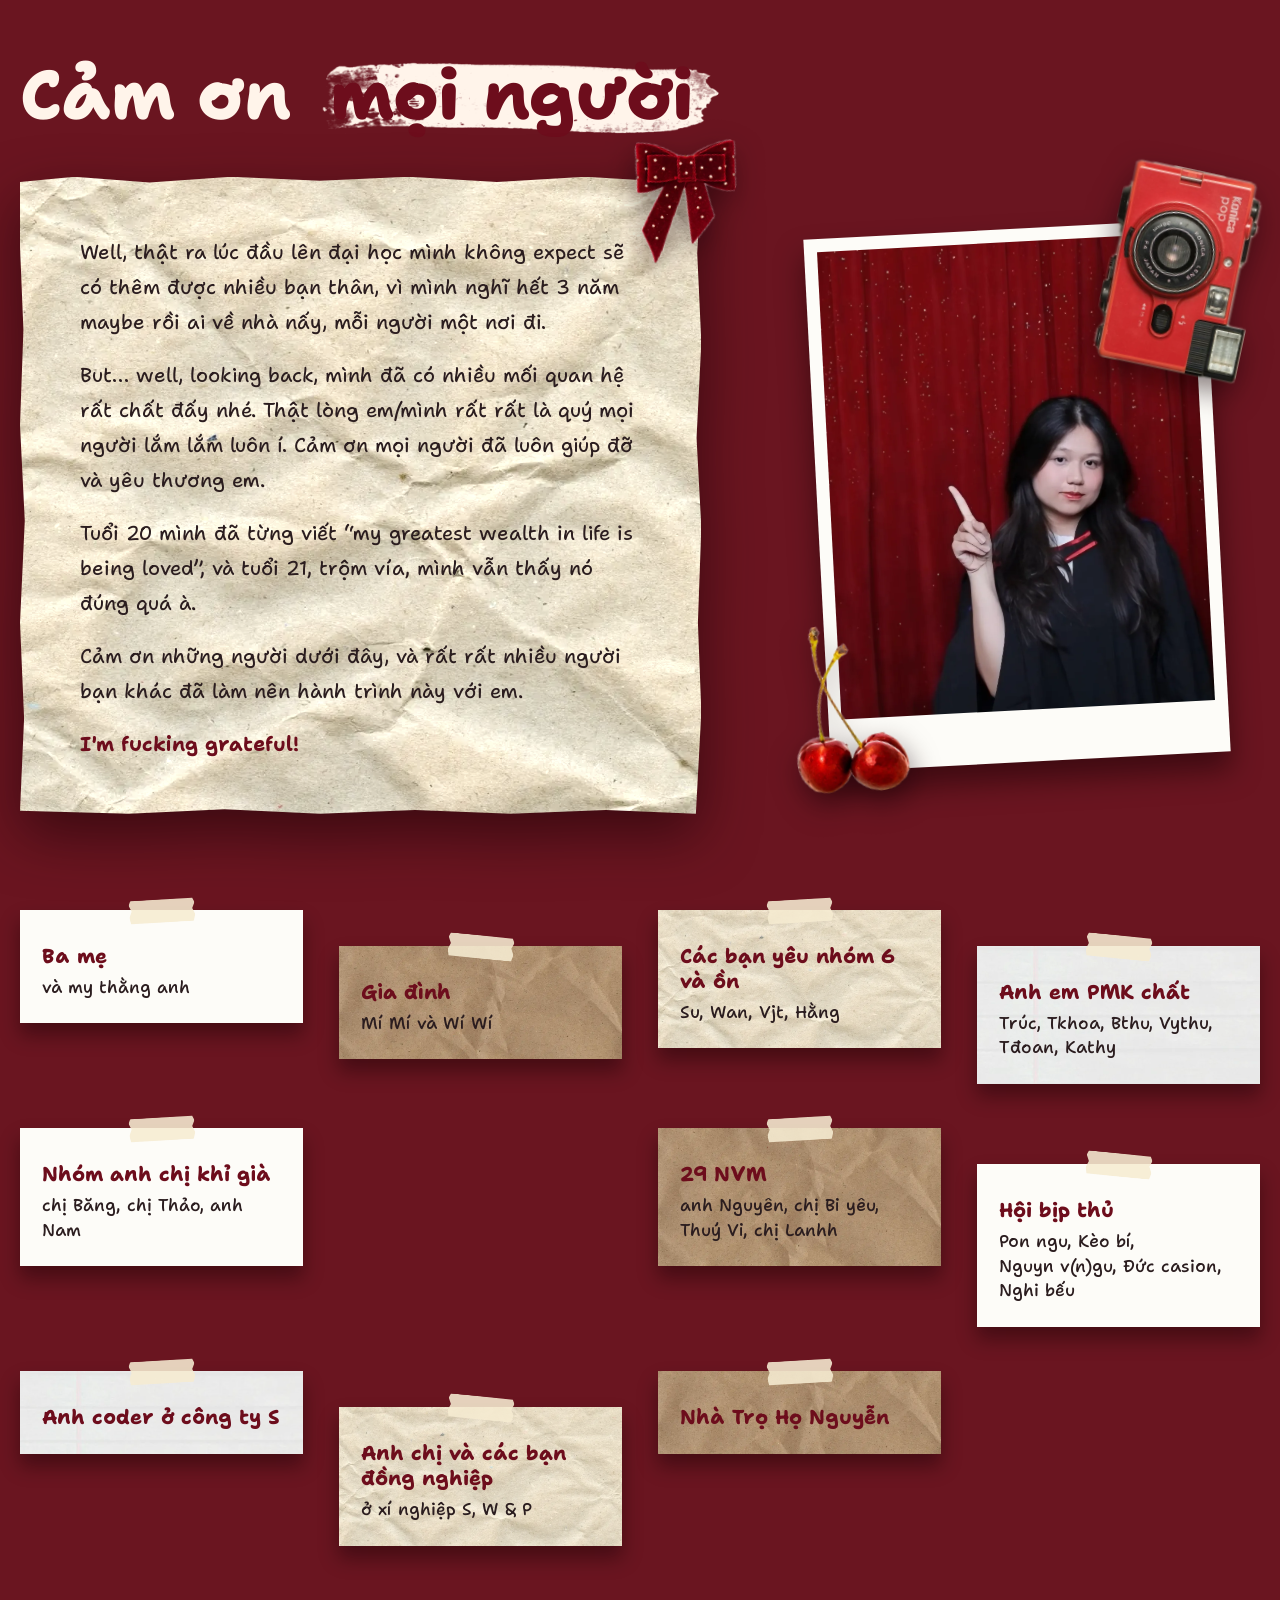
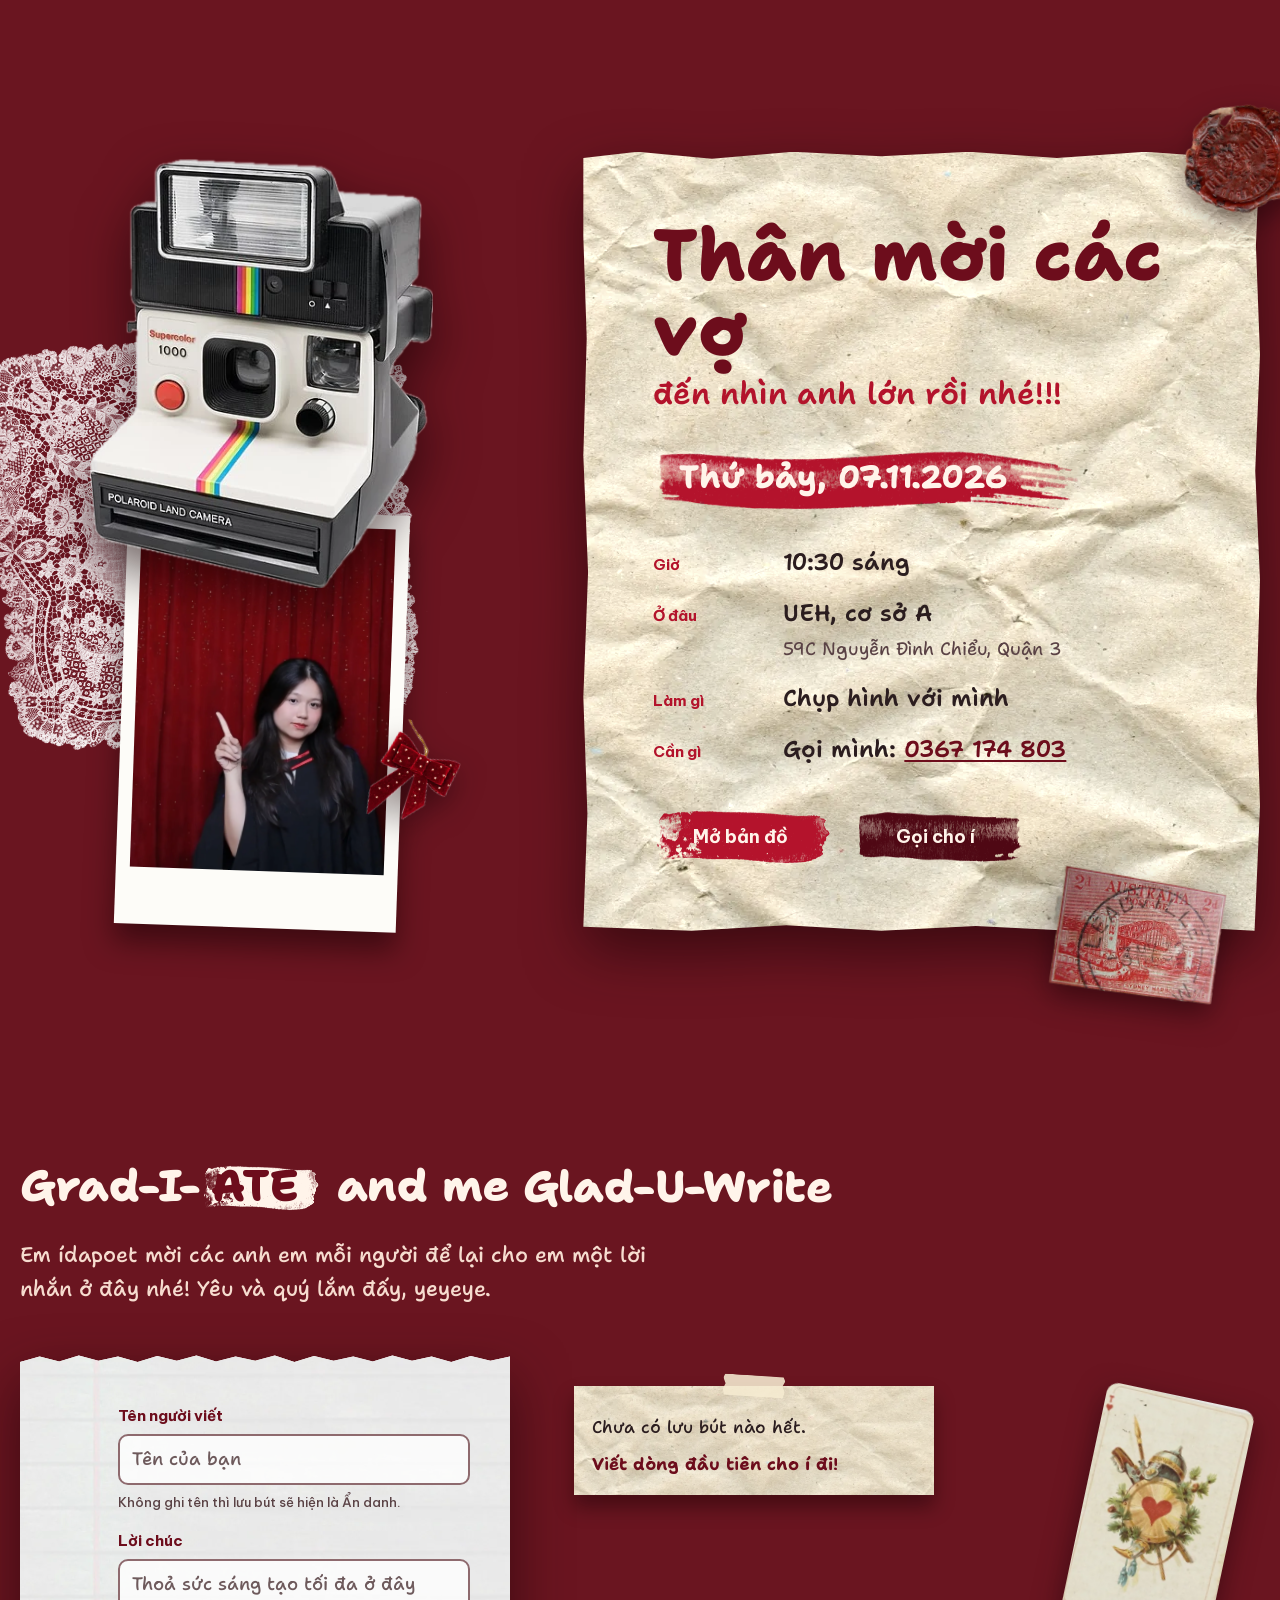
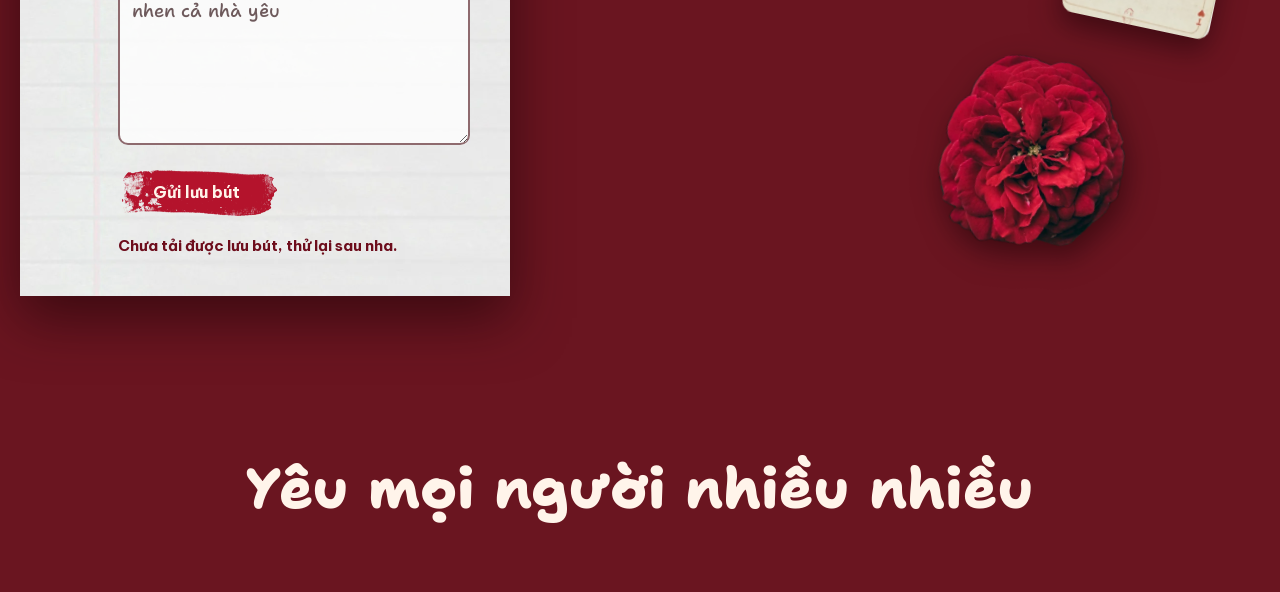
==== commit 5d8bdd2d: "Add the Hội bịp thủ names from the doc; four columns of thank-you notes Co-Authored-By: Claude Opus " ====
--- a/index.html
+++ b/index.html
@@ -137,7 +137,7 @@
         <li class="note note--white" data-reveal><h3>Nhóm anh chị khỉ già</h3><p>chị Băng, chị Thảo, anh Nam</p></li>
         <li class="note note--cream" data-reveal><h3>VL yêu</h3><p>HAT, cô Vanh, bé Su, bé Nhi</p></li>
         <li class="note note--kraft" data-reveal><h3>29 NVM</h3><p>anh Nguyên, chị Bi yêu, Thuý Vi, chị Lanhh</p></li>
-        <li class="note note--white" data-reveal><h3>Hội bịp thủ</h3></li>
+        <li class="note note--white" data-reveal><h3>Hội bịp thủ</h3><p>Pon&nbsp;ngu, Kèo&nbsp;bí, Nguyn&nbsp;v(n)gu, Đức&nbsp;casion, Nghi&nbsp;bếu</p></li>
         <li class="note note--lined" data-reveal><h3>Anh coder ở công ty S</h3></li>
         <li class="note note--cream" data-reveal><h3>Anh chị và các bạn đồng nghiệp</h3><p>ở xí nghiệp S, W&nbsp;&amp;&nbsp;P</p></li>
         <li class="note note--kraft" data-reveal><h3>Nhà Trọ Họ Nguyễn</h3></li>
--- a/css/styles.css
+++ b/css/styles.css
@@ -390,7 +390,7 @@
   .thanks__keepsake { width: min(100%, 400px); margin: 0 auto; }
   .thanks__cherries { width: 110px; left: -30px; bottom: -36px; }
   .thanks__konica { width: 150px; right: -40px; top: -60px; }
-  .people { grid-template-columns: repeat(5, minmax(0, 1fr)); gap: 44px 28px; margin-top: 96px; }
+  .people { grid-template-columns: repeat(4, minmax(0, 1fr)); gap: 44px 36px; margin-top: 96px; }
   .people .note:nth-child(even) { margin-top: 36px; }
   .note { padding: 34px 22px 24px; }
   .note h3 { font-size: 20px; }
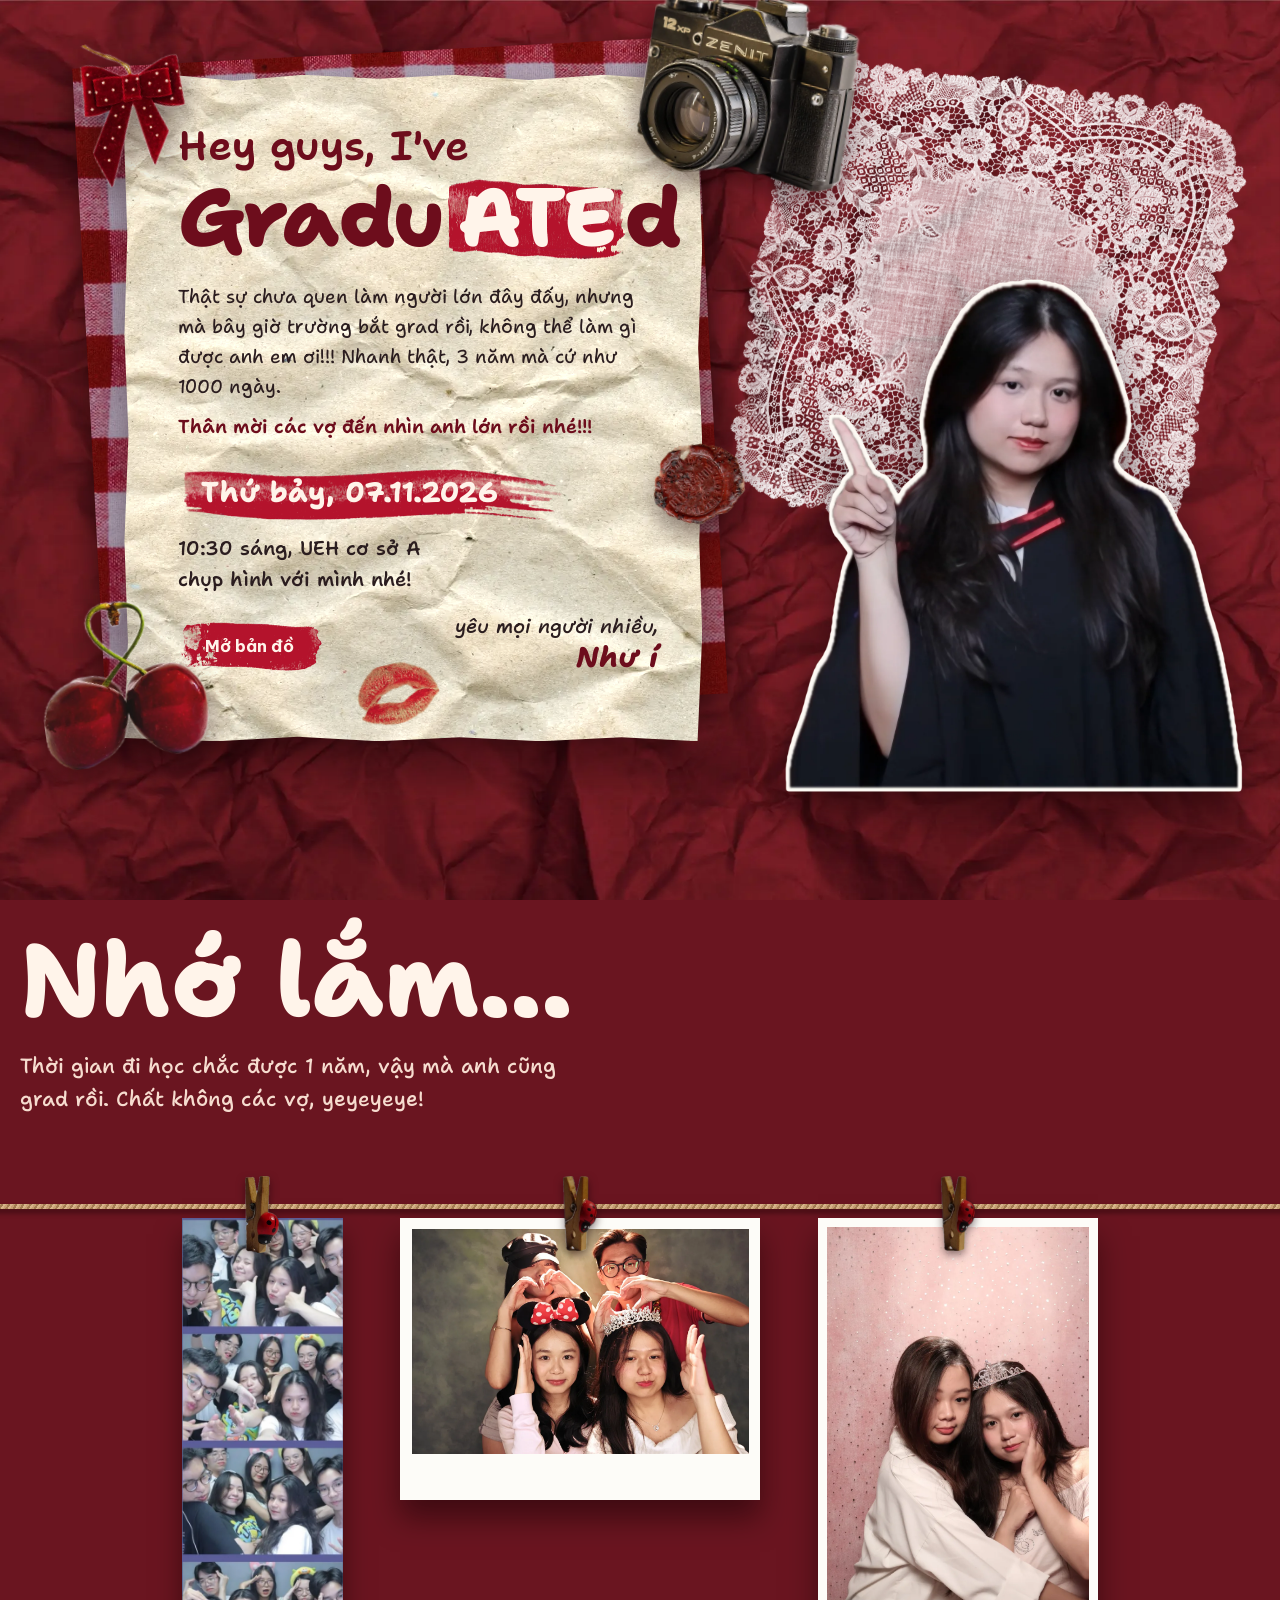
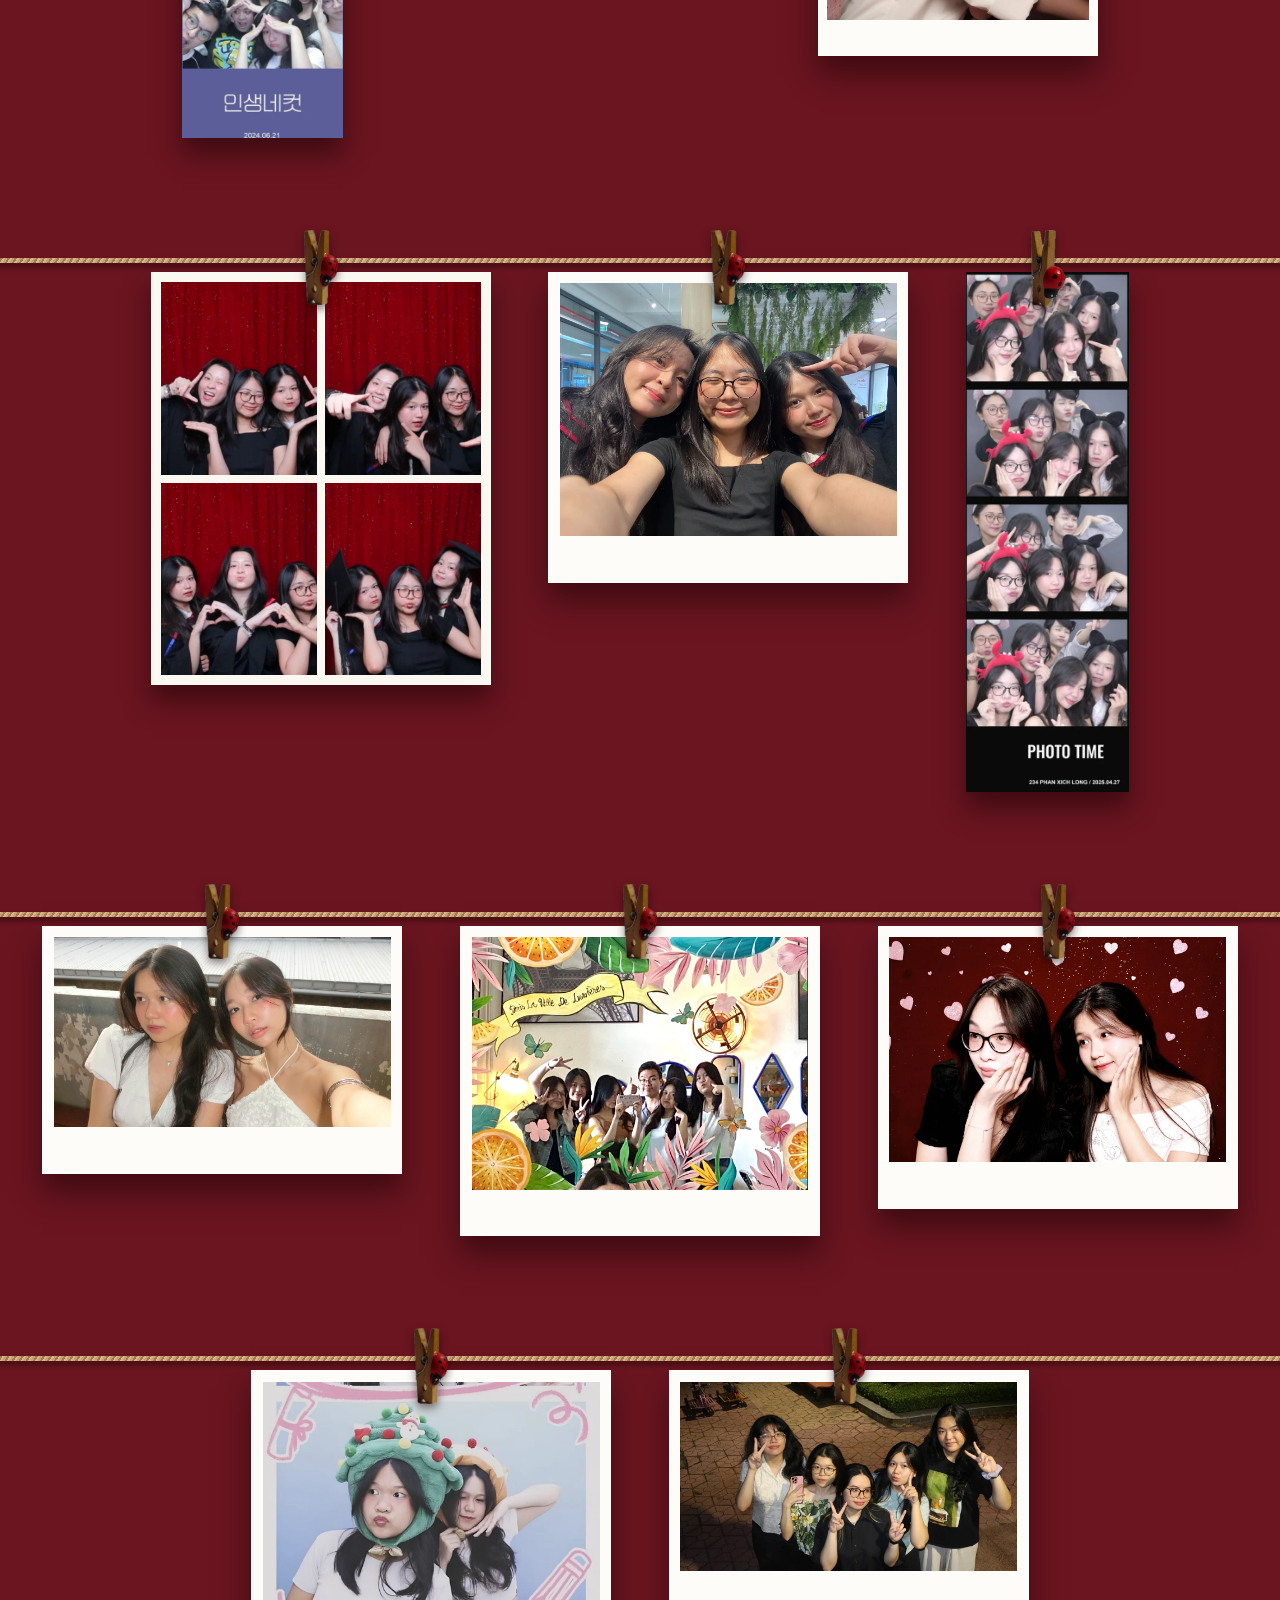
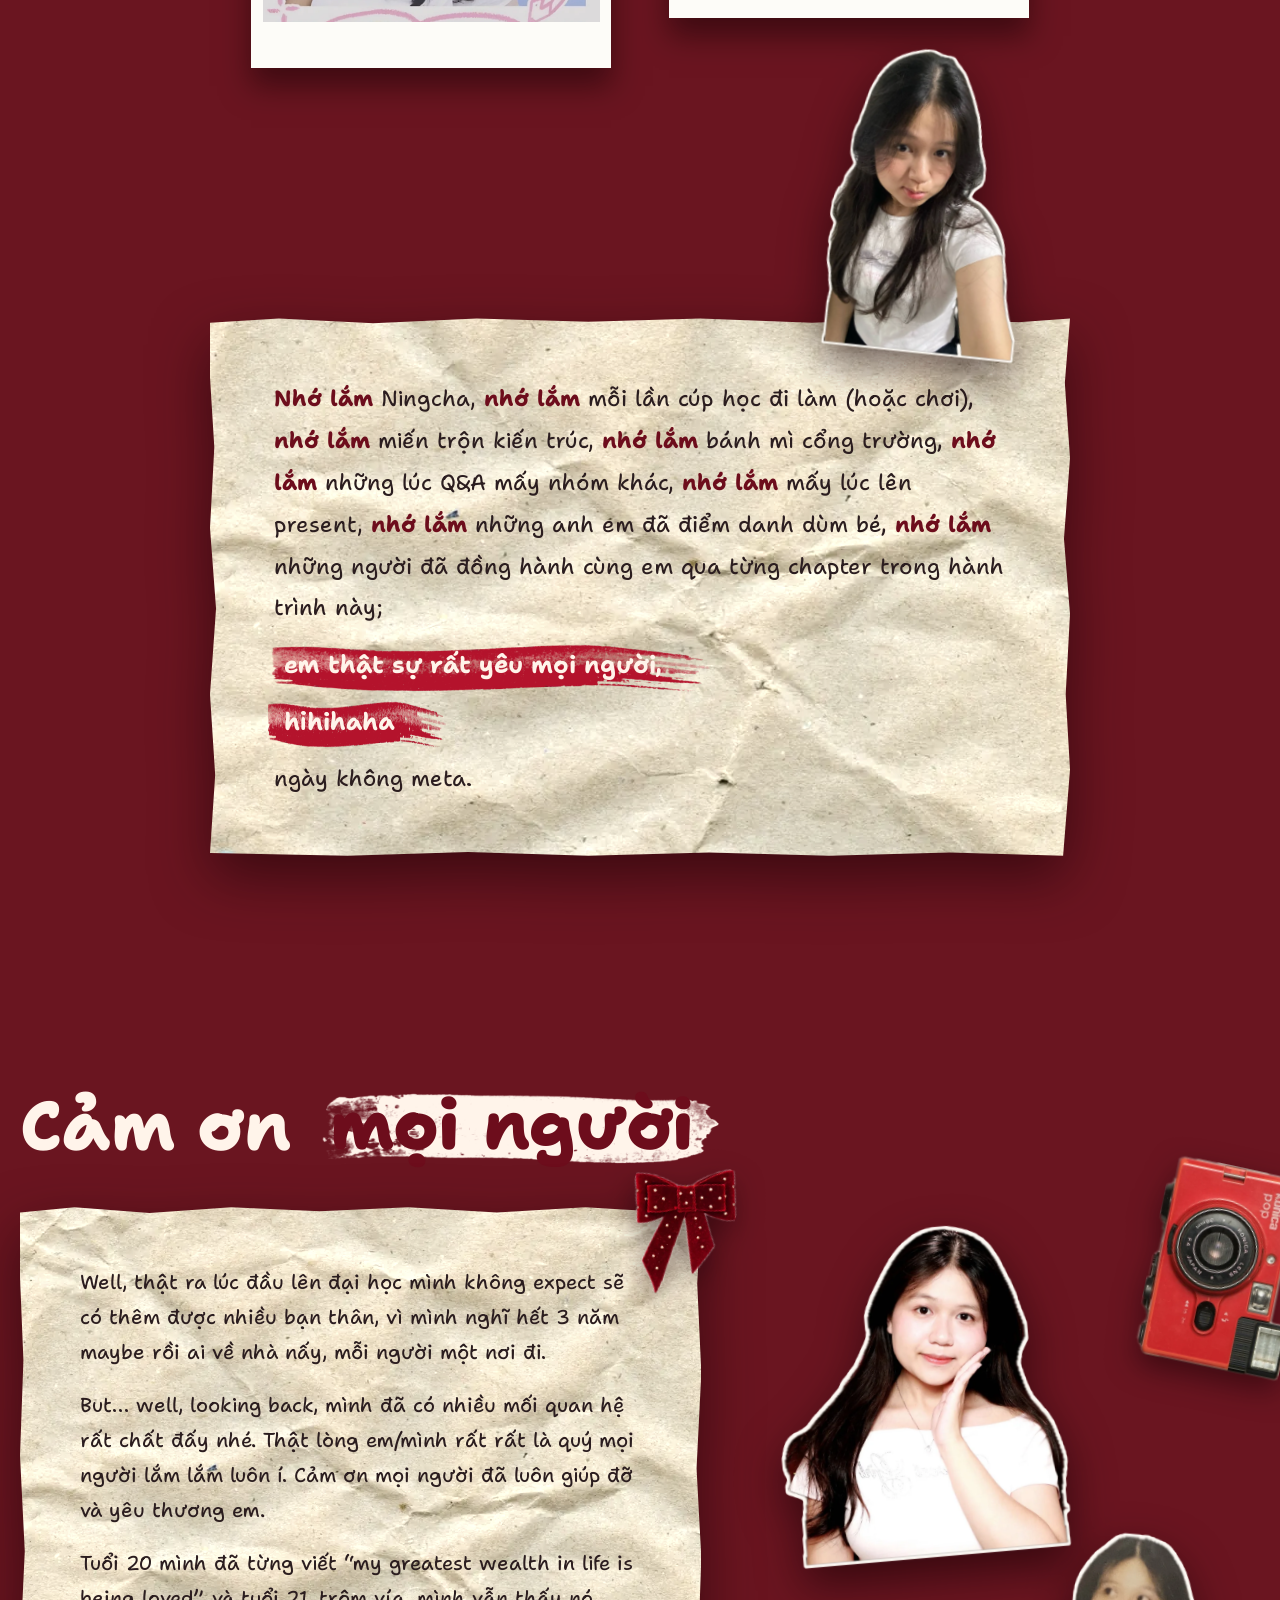
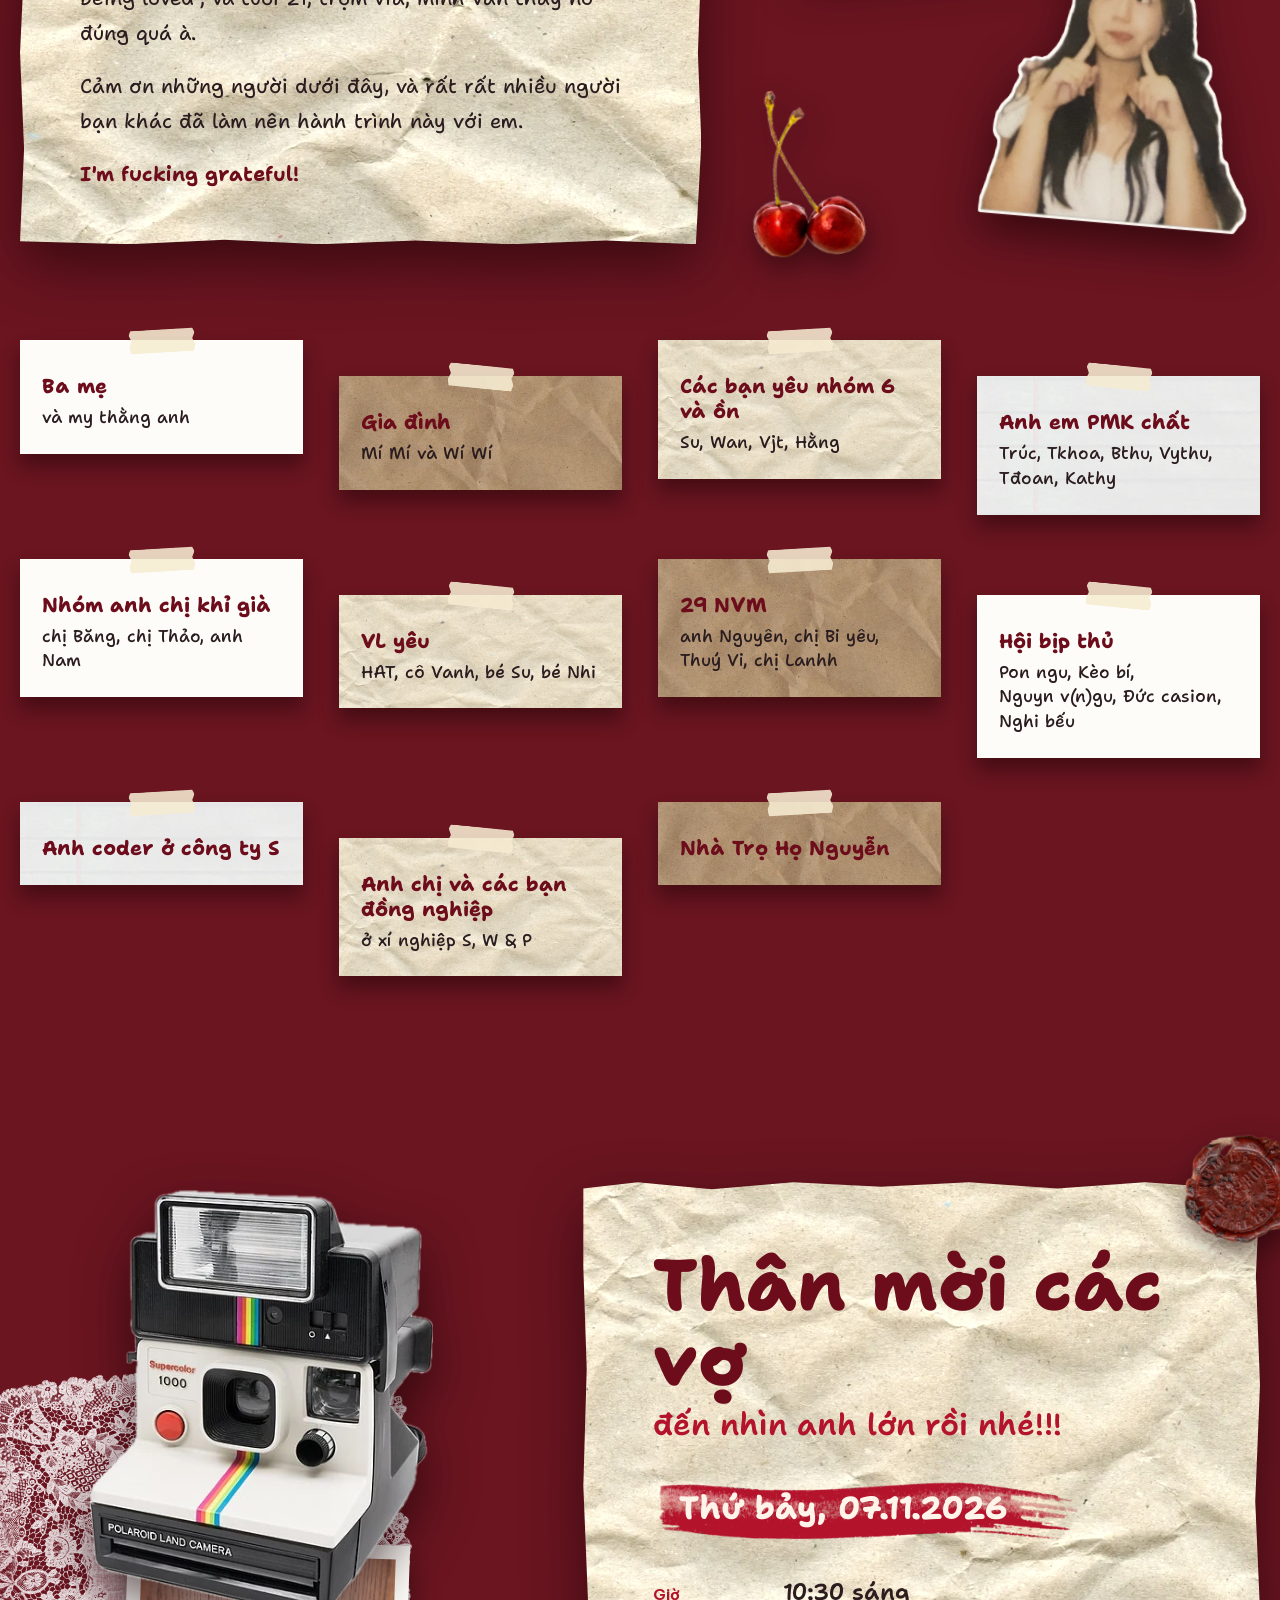
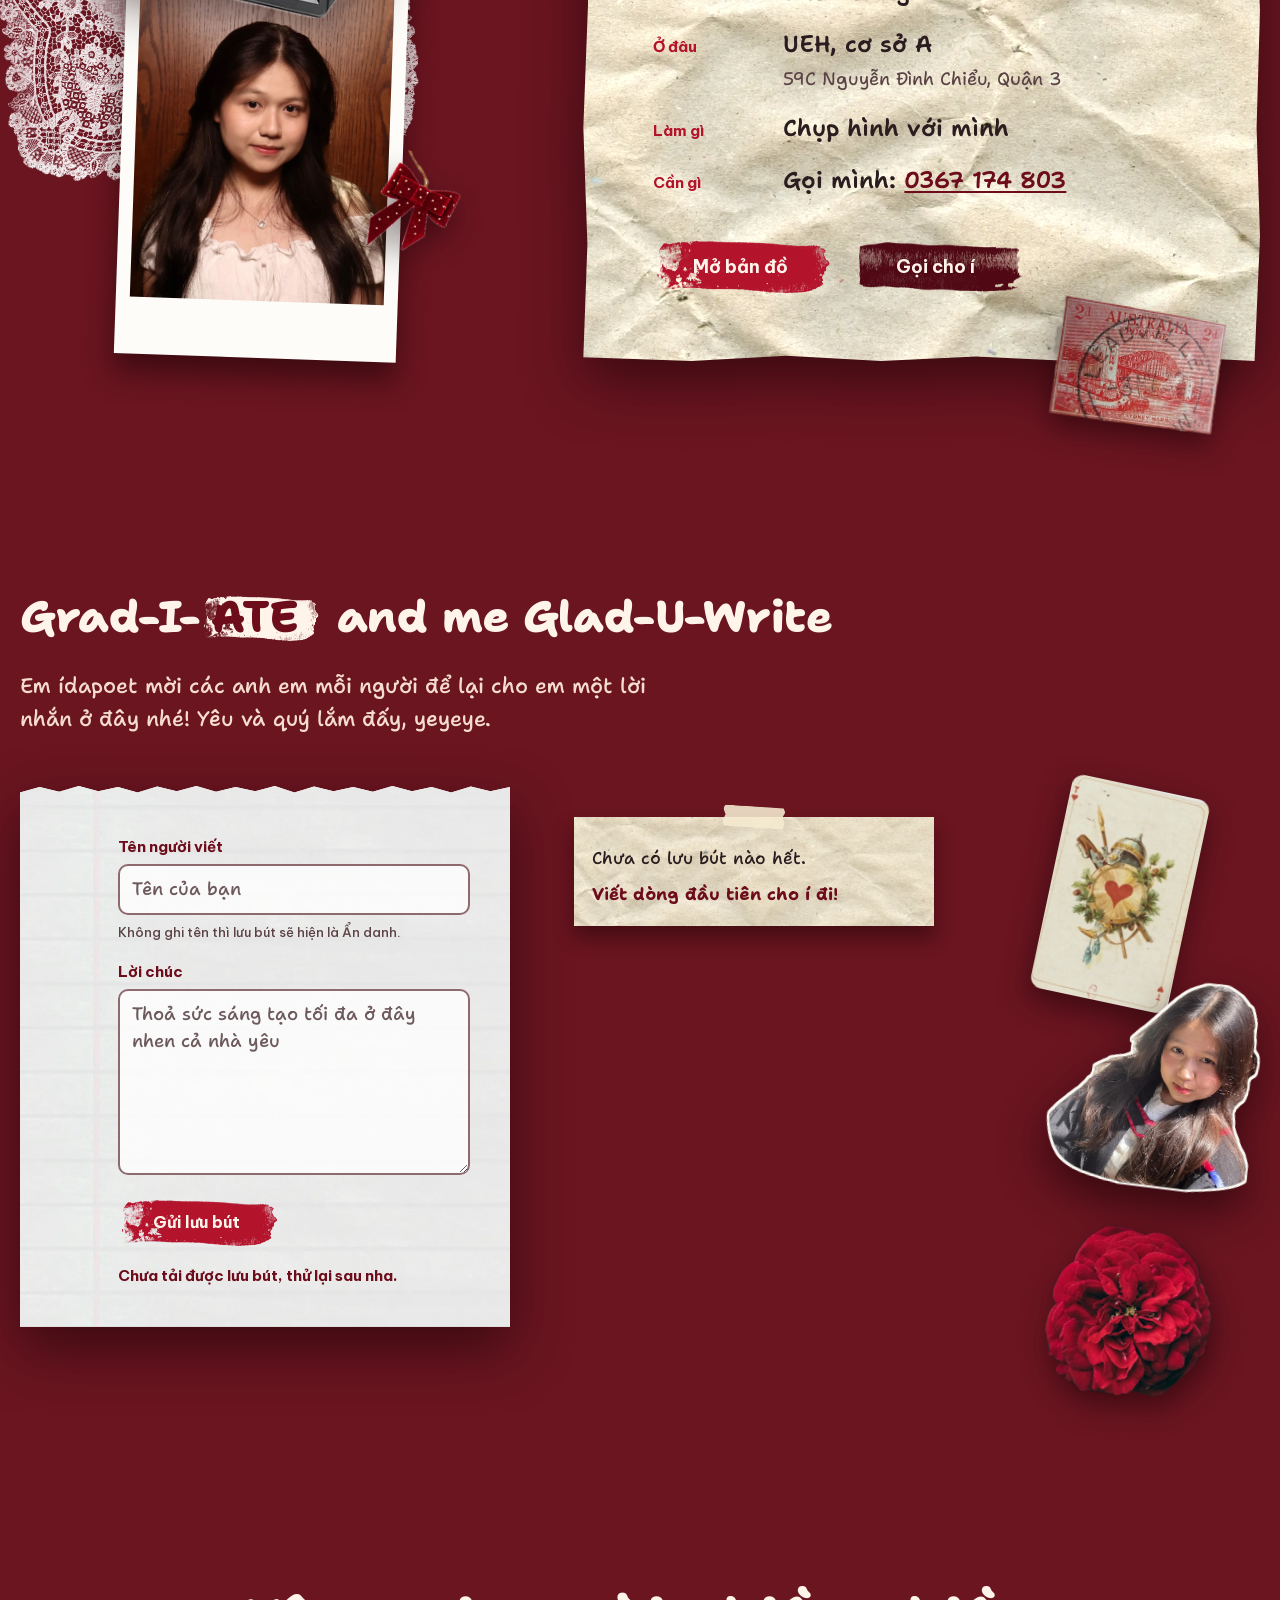
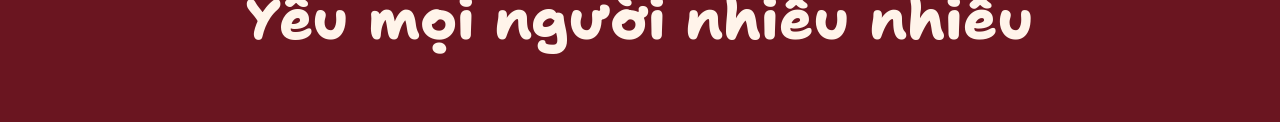
==== commit ffb36fb0: "Add every friends' photo and self-portrait stickers from the Drive The Drive's Self and Friends fold" ====
--- a/index.html
+++ b/index.html
@@ -75,20 +75,24 @@
         <img class="peg" src="img/peg-2.webp" alt="" width="135" height="300">
         <div class="swing"><figure class="polaroid"><img src="img/crew-minnie.webp" alt="Như í và bạn bè đeo bờm Minnie, vương miện, tạo dáng trái tim" width="1200" height="798" loading="lazy"></figure></div>
       </li>
+      <li class="hang hang--polaroid hang--tall">
+        <img class="peg" src="img/peg-2.webp" alt="" width="135" height="300">
+        <div class="swing"><figure class="polaroid"><img src="img/friends-tiara.webp" alt="Hai bạn ôm nhau trước phông hồng, một bạn đội vương miện" width="800" height="1200" loading="lazy"></figure></div>
+      </li>
       <li class="hang">
         <img class="peg" src="img/peg-2.webp" alt="" width="135" height="300">
         <div class="swing">
           <div class="booth">
-            <img src="img/booth-1.webp" alt="Ba bạn mặc áo cử nhân trước rèm đỏ" width="486" height="600">
-            <img src="img/booth-2.webp" alt="" width="486" height="600">
-            <img src="img/booth-3.webp" alt="" width="486" height="600">
-            <img src="img/booth-4.webp" alt="" width="486" height="600">
-          </div>
-        </div>
-      </li>
-      <li class="hang hang--polaroid">
-        <img class="peg" src="img/peg-2.webp" alt="" width="135" height="300">
-        <div class="swing"><figure class="polaroid"><img src="img/cafe-mirror.webp" alt="Cả nhóm chụp qua gương ở quán cà phê" width="1200" height="898" loading="lazy"></figure></div>
+            <img src="img/booth-1.webp" alt="Ba bạn mặc áo cử nhân trước rèm đỏ" width="486" height="600" loading="lazy">
+            <img src="img/booth-2.webp" alt="" width="486" height="600" loading="lazy">
+            <img src="img/booth-3.webp" alt="" width="486" height="600" loading="lazy">
+            <img src="img/booth-4.webp" alt="" width="486" height="600" loading="lazy">
+          </div>
+        </div>
+      </li>
+      <li class="hang hang--polaroid">
+        <img class="peg" src="img/peg-2.webp" alt="" width="135" height="300">
+        <div class="swing"><figure class="polaroid"><img src="img/friends-selfie.webp" alt="Ba bạn chụp selfie trong quán" width="1200" height="900" loading="lazy"></figure></div>
       </li>
       <li class="hang">
         <img class="peg" src="img/peg-1.webp" alt="" width="132" height="300">
@@ -96,12 +100,29 @@
       </li>
       <li class="hang hang--polaroid">
         <img class="peg" src="img/peg-2.webp" alt="" width="135" height="300">
+        <div class="swing"><figure class="polaroid"><img src="img/friends-balcony.webp" alt="Hai bạn áo trắng chụp selfie ngoài ban công" width="1200" height="675" loading="lazy"></figure></div>
+      </li>
+      <li class="hang hang--polaroid">
+        <img class="peg" src="img/peg-2.webp" alt="" width="135" height="300">
+        <div class="swing"><figure class="polaroid"><img src="img/cafe-mirror.webp" alt="Cả nhóm chụp qua gương ở quán cà phê" width="1200" height="898" loading="lazy"></figure></div>
+      </li>
+      <li class="hang hang--polaroid">
+        <img class="peg" src="img/peg-2.webp" alt="" width="135" height="300">
+        <div class="swing"><figure class="polaroid"><img src="img/friends-hearts.webp" alt="Hai bạn chống cằm trước phông tim đỏ" width="1200" height="800" loading="lazy"></figure></div>
+      </li>
+      <li class="hang hang--polaroid">
+        <img class="peg" src="img/peg-2.webp" alt="" width="135" height="300">
+        <div class="swing"><figure class="polaroid"><img src="img/friends-xmas.webp" alt="Hai bạn đội mũ cây thông Noel trong photobooth" width="1074" height="764" loading="lazy"></figure></div>
+      </li>
+      <li class="hang hang--polaroid">
+        <img class="peg" src="img/peg-2.webp" alt="" width="135" height="300">
         <div class="swing"><figure class="polaroid"><img src="img/night-five.webp" alt="Năm bạn giơ tay chữ V vào buổi tối" width="1200" height="674" loading="lazy"></figure></div>
       </li>
     </ul>
     <div class="wrap">
       <div class="memories__letter" data-reveal>
         <div class="sheet" aria-hidden="true"><div class="sheet__paper paper-cream deckle"></div></div>
+        <img class="memories__sticker sticker" src="img/sticker-pout.webp" alt="Như í chu môi" width="826" height="1266" loading="lazy">
         <p class="memories__text"><span class="nl">Nhớ lắm</span> Ningcha, <span class="nl">nhớ lắm</span> mỗi lần cúp học đi làm (hoặc chơi), <span class="nl">nhớ lắm</span> miến trộn kiến trúc, <span class="nl">nhớ lắm</span> bánh mì cổng trường, <span class="nl">nhớ lắm</span> những lúc Q&amp;A mấy nhóm khác, <span class="nl">nhớ lắm</span> mấy lúc lên present, <span class="nl">nhớ lắm</span> những anh em đã điểm danh dùm bé, <span class="nl">nhớ lắm</span> những người đã đồng hành cùng em qua từng chapter trong hành trình này; <span class="memories__love"><span class="brush-long">em thật sự rất yêu mọi người,</span> <span class="brush-long">hihihaha</span></span> ngày không meta.</p>
       </div>
     </div>
@@ -124,7 +145,8 @@
           <img class="thanks__bow obj" src="img/bow-velvet-2.webp" alt="" width="295" height="380" loading="lazy">
         </div>
         <div class="thanks__keepsake" data-reveal>
-          <figure class="polaroid thanks__self"><img src="img/photo-portrait.webp" alt="Như í mặc áo cử nhân, chỉ tay lên" width="1017" height="1389" loading="lazy"></figure>
+          <img class="thanks__sticker thanks__sticker--a sticker" src="img/sticker-hearts.webp" alt="Như í chống má cười trước phông tim đỏ" width="826" height="946" loading="lazy">
+          <img class="thanks__sticker thanks__sticker--b sticker" src="img/sticker-pixie.webp" alt="Như í chỉ tay vào má ở Pixie" width="826" height="897" loading="lazy">
           <img class="thanks__cherries obj" src="img/cherries.webp" alt="" width="265" height="420" loading="lazy">
           <img class="thanks__konica obj" src="img/camera-konica.webp" alt="" width="385" height="520" loading="lazy">
         </div>
@@ -150,7 +172,7 @@
     <div class="wrap invite__grid">
       <div class="invite__camera" data-reveal>
         <img class="invite__lace" src="img/lace.webp" alt="" width="1000" height="946" loading="lazy">
-        <figure class="invite__print polaroid"><img src="img/photo-portrait.webp" alt="Ảnh Như í mặc áo cử nhân trước rèm đỏ" width="1017" height="1389" loading="lazy"></figure>
+        <figure class="invite__print polaroid"><img src="img/self-studio.webp" alt="Ảnh chân dung Như í" width="1017" height="1389" loading="lazy"></figure>
         <img class="invite__polaroid-cam" src="img/camera-polaroid.webp" alt="Máy ảnh Polaroid đời cũ" width="371" height="463" loading="lazy">
         <img class="invite__bow obj" src="img/bow-velvet.webp" alt="" width="291" height="380" loading="lazy">
       </div>
@@ -203,6 +225,7 @@
         <div class="wall" aria-label="Lưu bút của mọi người">
           <img class="wall__ace obj" src="img/card-ace.webp" alt="" width="321" height="500" loading="lazy">
           <img class="wall__rose obj" src="img/rose.webp" alt="" width="499" height="520" loading="lazy">
+          <img class="wall__sticker sticker" src="img/sticker-gown.webp" alt="Như í mặc áo cử nhân chụp selfie" width="826" height="841" loading="lazy">
           <ul class="wall__notes" id="gb-notes" aria-busy="false">
             <li class="wish wish--empty" id="gb-empty">
               <p>Chưa có lưu bút nào hết.</p>
--- a/css/styles.css
+++ b/css/styles.css
@@ -183,11 +183,13 @@
 .hang:nth-child(3n + 2) .swing { animation-duration: 5.5s; animation-delay: -4s; }
 @keyframes sway { from { rotate: -1.8deg; } to { rotate: 1.8deg; } }
 .strip { display: block; height: min(78vw, 420px); width: auto; box-shadow: 0 16px 24px var(--shade); }
-.booth { display: grid; grid-template-columns: repeat(2, minmax(0, 1fr)); gap: 6px; width: min(60vw, 320px); padding: 8px; background: #fbf8f2; box-shadow: 0 16px 24px var(--shade); }
+.booth { display: grid; grid-template-columns: repeat(2, minmax(0, 1fr)); gap: 6px; width: min(44vw, 320px); padding: 8px; background: #fbf8f2; box-shadow: 0 16px 24px var(--shade); }
 .booth img { display: block; width: 100%; height: auto; }
 .hang--polaroid .polaroid { width: min(58vw, 340px); }
-
-.memories__letter { position: relative; max-width: 860px; margin: 56px auto 0; }
+.hang--tall .polaroid { width: min(38vw, 240px); }
+
+.memories__letter { position: relative; max-width: 860px; margin: 150px auto 0; }
+.memories__sticker { position: absolute; z-index: 1; right: -6px; top: -150px; width: 110px; height: auto; rotate: 6deg; }
 .memories__text { position: relative; margin: 0; padding: 34px 24px 30px; color: var(--ink); font: 450 17px/1.9 var(--hand); }
 .nl { font-weight: 750; color: var(--maroon); }
 /* the closing words sit on two stacked brush strokes, each kept to one line */
@@ -202,9 +204,10 @@
 .thanks__copy p { margin: 0 0 14px; }
 .thanks__last { font-weight: 700; color: var(--maroon); margin-bottom: 0 !important; }
 .thanks__bow { right: -14px; top: -46px; width: 60px; rotate: 16deg; }
-.thanks__keepsake { position: relative; width: min(76%, 320px); margin: 12px auto 0; }
-.thanks__self { width: 100%; rotate: -3deg; }
-.thanks__self img { aspect-ratio: 4 / 5; object-fit: cover; object-position: 50% 88%; }
+.thanks__keepsake { position: relative; height: 400px; max-width: 420px; width: 100%; margin: 12px auto 0; }
+.thanks__sticker { position: absolute; height: auto; }
+.thanks__sticker--a { left: 0; top: 0; width: 60%; rotate: -5deg; }
+.thanks__sticker--b { right: 0; bottom: 0; width: 56%; rotate: 5deg; }
 .thanks__cherries { left: -8px; bottom: -26px; width: 66px; rotate: -12deg; z-index: 3; }
 .thanks__konica { right: -8px; top: -30px; width: 92px; rotate: 12deg; z-index: 3; }
 
@@ -283,7 +286,8 @@
 
 .wall { position: relative; }
 .wall__ace, .wall__rose { display: none; }
-.wall__notes { position: relative; margin: 0; padding: 0; list-style: none; columns: 2 220px; column-gap: 20px; }
+.wall__sticker { position: absolute; z-index: 1; right: -6px; top: -78px; width: 104px; height: auto; rotate: 7deg; }
+.wall__notes { position: relative; margin: 0; padding: 34px 0 0; list-style: none; columns: 2 220px; column-gap: 20px; }
 .wish--empty { column-span: all; max-width: 360px; }
 .wish { position: relative; break-inside: avoid; margin: 0 0 26px; padding: 28px 18px 18px; color: var(--ink); font: 500 17px/1.55 var(--hand); box-shadow: 0 12px 18px rgba(20, 0, 4, 0.42); background: #fdfcf8; }
 .wish:nth-child(3n + 1) { background-image: linear-gradient(rgba(255, 250, 240, 0.3), rgba(255, 250, 240, 0.3)), url(../img/paper-cream.webp); background-size: cover; }
@@ -376,9 +380,11 @@
   .line { --twine-top: 40px; gap: 80px clamp(40px, 4.5vw, 72px); margin-top: 48px; }
   .peg { width: 34px; top: calc(var(--twine-top) - 28px); }
   .strip { height: 520px; }
-  .booth { width: 380px; padding: 10px; gap: 8px; }
-  .hang--polaroid .polaroid { width: 420px; }
-  .memories__letter { margin-top: 96px; }
+  .booth { width: 340px; padding: 10px; gap: 8px; }
+  .hang--polaroid .polaroid { width: 360px; }
+  .hang--tall .polaroid { width: 280px; }
+  .memories__letter { margin-top: 250px; }
+  .memories__sticker { right: 40px; top: -270px; width: 200px; }
   .memories__text { padding: 60px 64px 56px; font-size: 22px; }
   .memories__love .brush-long { padding: 0.5em 2.2em 0.56em 0.8em; font-size: 24px; }
 
@@ -387,7 +393,7 @@
   .thanks__copy { padding: 58px 60px 52px; font-size: 20px; line-height: 1.75; }
   .thanks__copy p { margin-bottom: 18px; }
   .thanks__bow { width: 108px; right: -30px; top: -50px; }
-  .thanks__keepsake { width: min(100%, 400px); margin: 0 auto; }
+  .thanks__keepsake { height: 600px; max-width: none; margin: 0; }
   .thanks__cherries { width: 110px; left: -30px; bottom: -36px; }
   .thanks__konica { width: 150px; right: -40px; top: -60px; }
   .people { grid-template-columns: repeat(4, minmax(0, 1fr)); gap: 44px 36px; margin-top: 96px; }
@@ -420,10 +426,12 @@
   .guestbook__grid { grid-template-columns: 5fr 7fr; gap: 64px; align-items: start; }
   .lined { background-size: 782px auto; }
   .gb-form__body { padding: 52px 40px 40px 98px; }
-  .wall { min-height: 560px; }
-  .wall__notes { column-gap: 26px; padding-top: 12px; }
-  .wall__ace { display: block; right: 4%; top: 40px; width: 150px; rotate: 12deg; border-radius: 12px; }
-  .wall__rose { display: block; right: 20%; top: 300px; width: 190px; rotate: -16deg; }
+  /* notes keep to the left; the card, sticker and rose own a strip on the right */
+  .wall { min-height: 660px; }
+  .wall__notes { columns: 2 200px; column-gap: 26px; padding: 12px 250px 0 0; }
+  .wall__ace { display: block; right: 70px; top: 0; width: 140px; rotate: 12deg; border-radius: 12px; }
+  .wall__sticker { right: 0; top: 190px; width: 210px; }
+  .wall__rose { display: block; right: 50px; top: 440px; width: 170px; rotate: -16deg; }
   .wish--empty { margin-top: 20px; }
 
   .footer { padding: 48px 0 72px; }
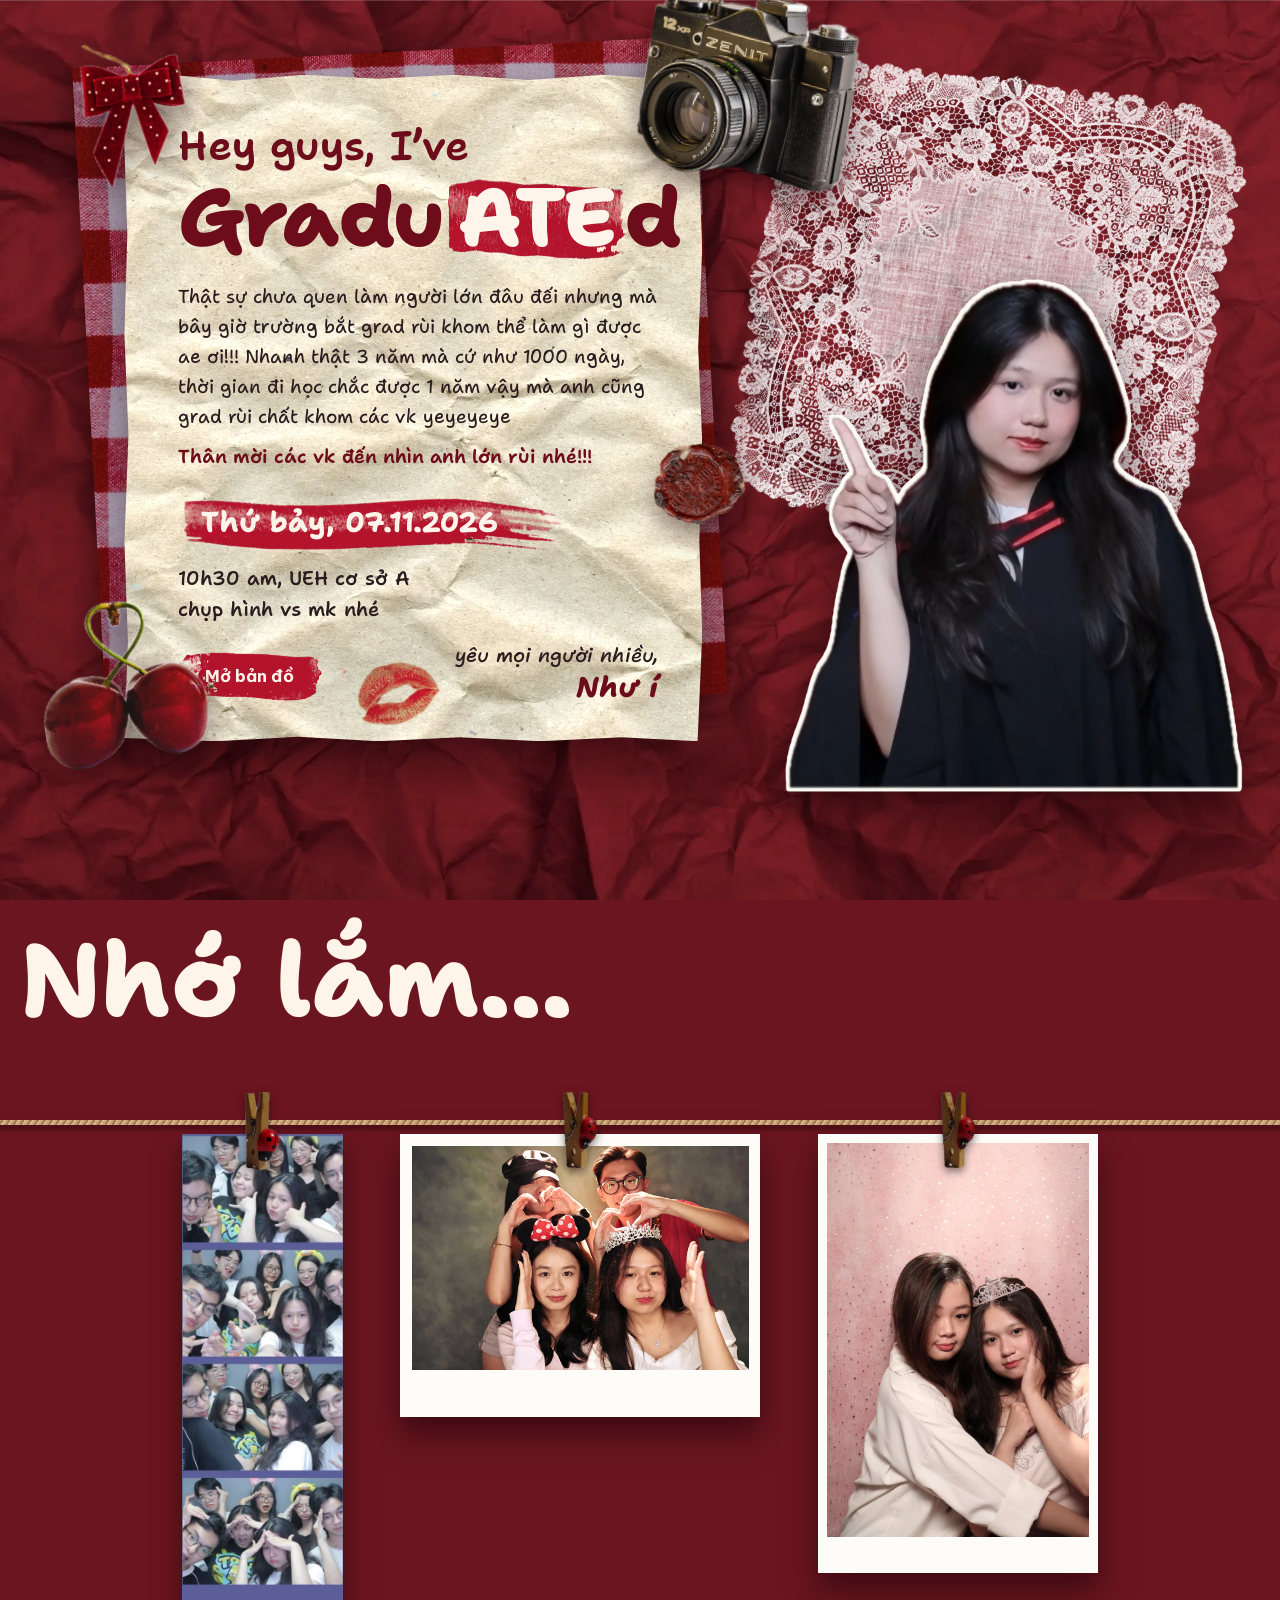
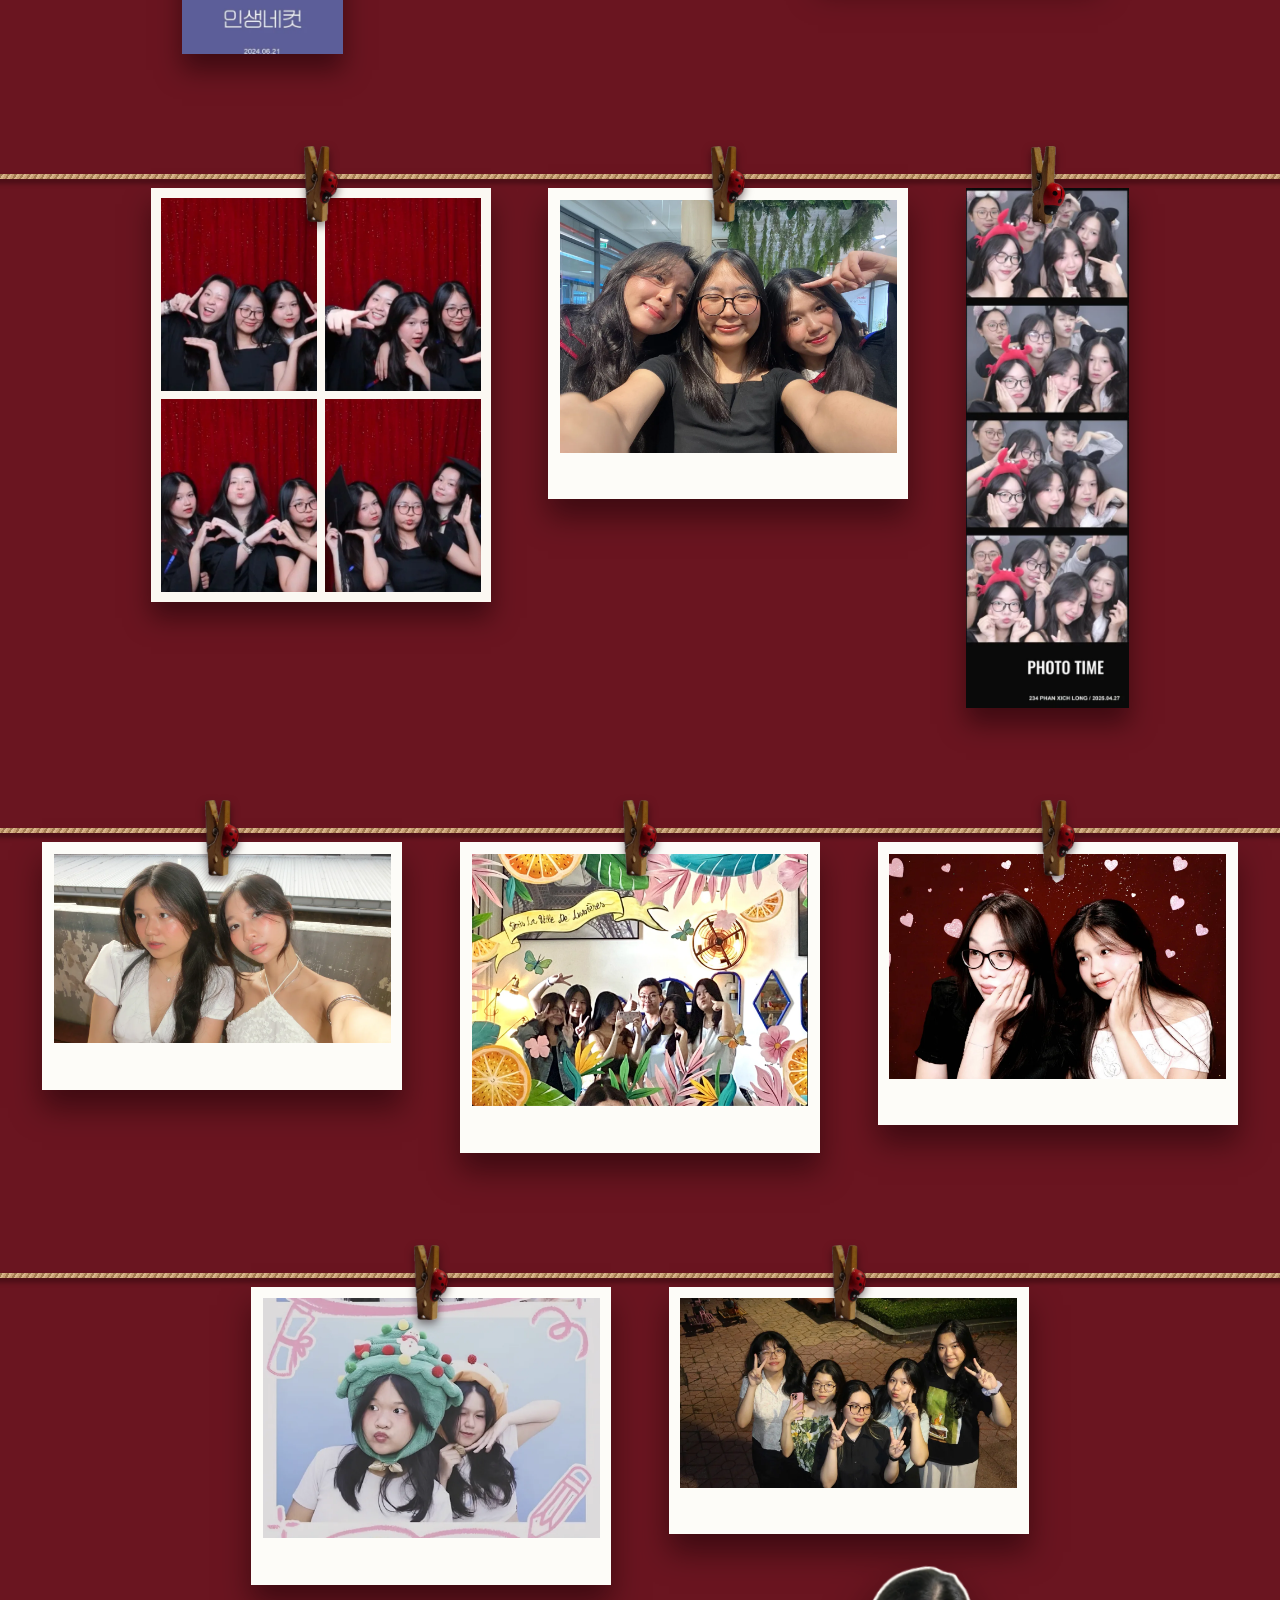
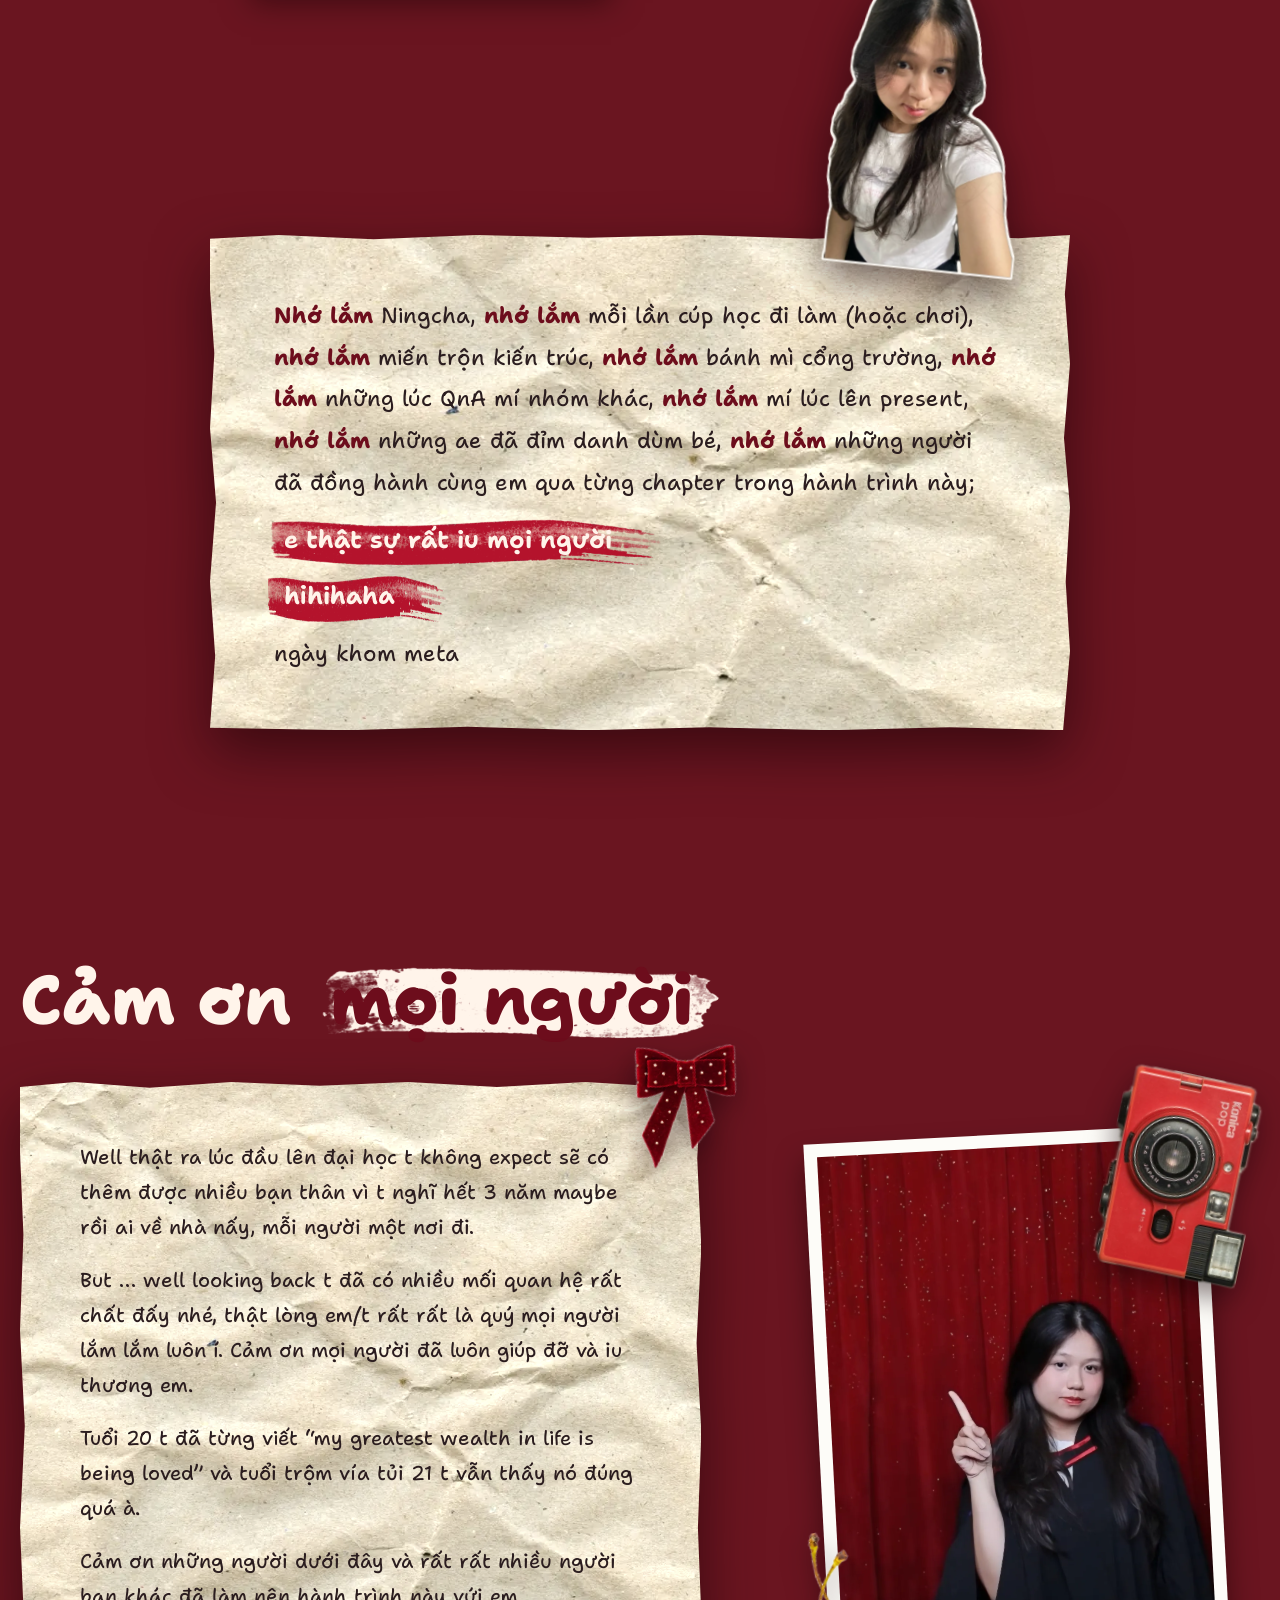
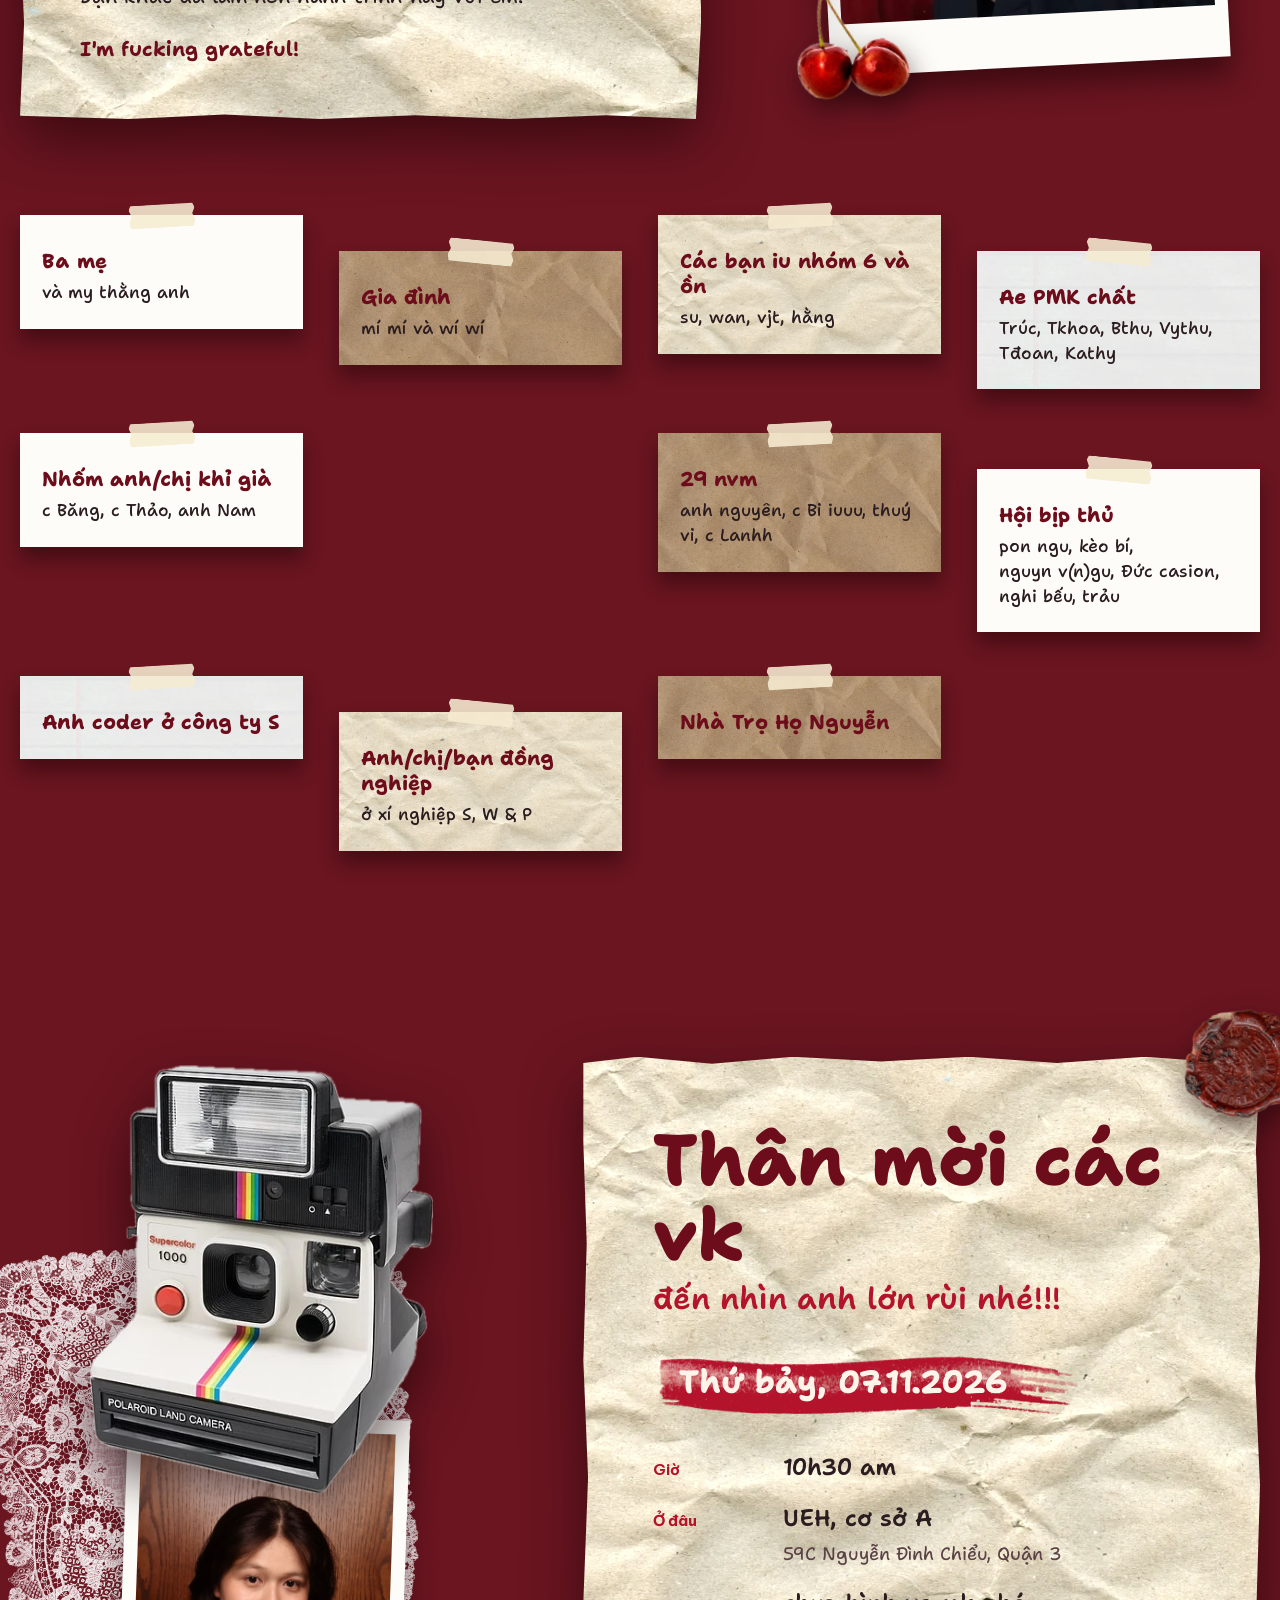
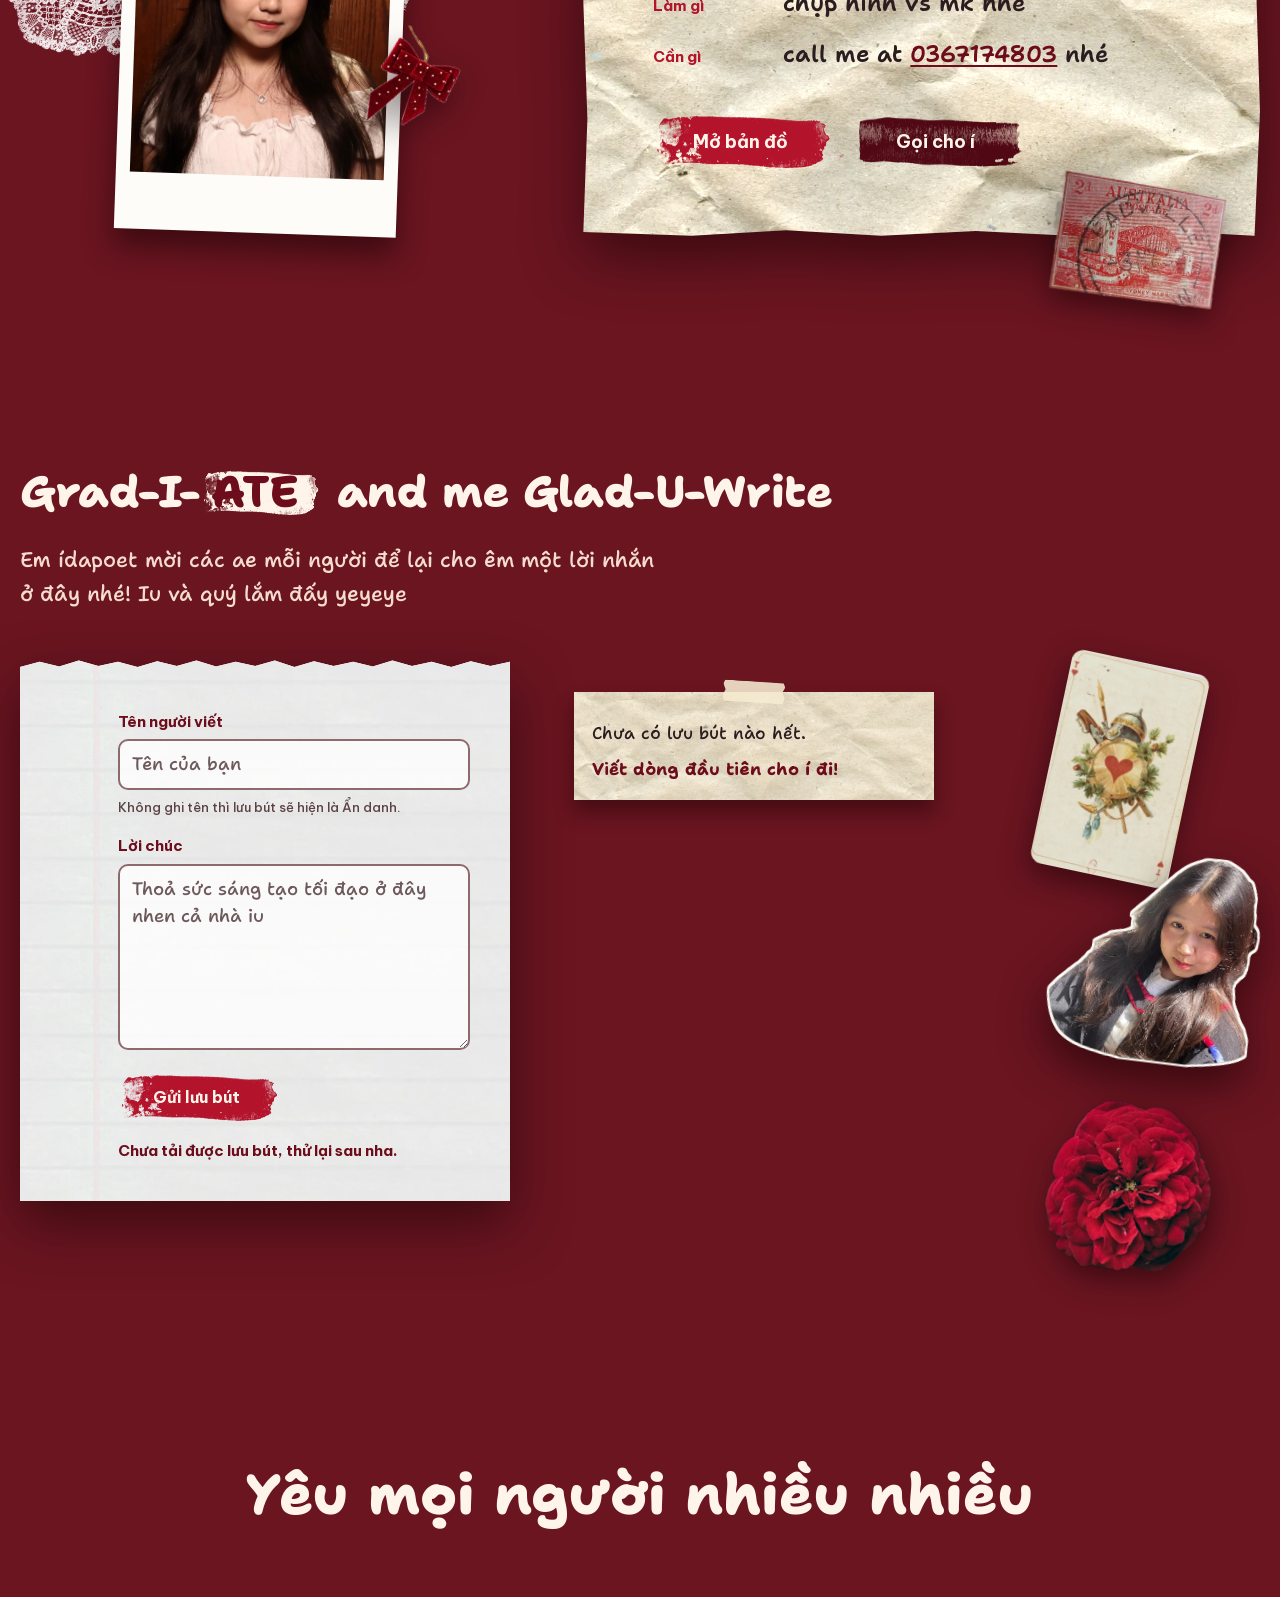
==== commit 70a3cef0: "Use the doc's wording as written; grad photo back in Cảm ơn The client asked for the content exactly" ====
--- a/index.html
+++ b/index.html
@@ -3,12 +3,12 @@
 <head>
 <meta charset="utf-8">
 <meta name="viewport" content="width=device-width, initial-scale=1">
-<title>Như í tốt nghiệp rồi! Thư mời 07.11.2026</title>
-<meta name="description" content="Thân mời các vợ đến chụp hình với Như í: thứ bảy 07.11.2026, 10:30 sáng tại UEH cơ sở A.">
+<title>Hey guys, I’ve GraduATEd · Như í</title>
+<meta name="description" content="Thân mời các vk đến nhìn anh lớn rùi nhé!!! 10h30 am 7/11/2026, UEH cơ sở A.">
 <meta name="theme-color" content="#6a1520">
 <meta property="og:type" content="website">
-<meta property="og:title" content="Hey guys, I've GraduATEd!">
-<meta property="og:description" content="Thứ bảy 07.11.2026, 10:30 sáng tại UEH cơ sở A. Đến chụp hình với Như í nhé!">
+<meta property="og:title" content="Hey guys, I’ve GraduATEd">
+<meta property="og:description" content="Thân mời các vk đến nhìn anh lớn rùi nhé!!! 10h30 am 7/11/2026, chụp hình vs mk nhé">
 <meta property="og:image" content="https://vominhkhoii.github.io/nhuy-graduation-invitation/img/og.jpg">
 <meta property="og:image:width" content="1200">
 <meta property="og:image:height" content="630">
@@ -33,13 +33,13 @@
         <div class="sheet" aria-hidden="true"><div class="sheet__paper paper-cream deckle"></div></div>
         <div class="hero__copy">
           <h1 class="hero__title">
-            <span class="hero__hey">Hey guys, I've</span>
+            <span class="hero__hey">Hey guys, I’ve</span>
             <span class="hero__grad">Gradu<span class="brush-ate">ATE</span>d</span>
           </h1>
-          <p class="hero__note">Thật sự chưa quen làm người lớn đây đấy, nhưng mà bây giờ trường bắt grad rồi, không thể làm gì được anh em ơi!!! Nhanh thật, 3 năm mà cứ như 1000 ngày.</p>
-          <p class="hero__invite">Thân mời các vợ đến nhìn anh lớn rồi nhé!!!</p>
+          <p class="hero__note">Thật sự chưa quen làm người lớn đâu đếi nhưng mà bây giờ trường bắt grad rùi khom thể làm gì được ae ơi!!! Nhanh thật 3 năm mà cứ như 1000 ngày, thời gian đi học chắc được 1 năm vậy mà anh cũng grad rùi chất khom các vk yeyeyeye</p>
+          <p class="hero__invite">Thân mời các vk đến nhìn anh lớn rùi nhé!!!</p>
           <p class="hero__date"><span class="brush-long">Thứ bảy, 07.11.2026</span></p>
-          <p class="hero__when">10:30 sáng, UEH cơ sở A<br>chụp hình với mình nhé!</p>
+          <p class="hero__when">10h30 am, UEH cơ sở A<br>chụp hình vs mk nhé</p>
           <div class="hero__foot">
             <a class="btn-brush" href="https://share.google/7WF62bSGx4A1vVodG" target="_blank" rel="noopener">Mở bản đồ</a>
             <p class="hero__sign">yêu mọi người nhiều,<br><span>Như í</span></p>
@@ -63,7 +63,6 @@
     <div class="wrap">
       <header class="memories__head">
         <h2 id="mem-title" class="memories__title">Nhớ lắm…</h2>
-        <p class="memories__lead">Thời gian đi học chắc được 1 năm, vậy mà anh cũng grad rồi. Chất không các vợ, yeyeyeye!</p>
       </header>
     </div>
     <ul class="line" aria-label="Ảnh Như í với bạn bè">
@@ -123,7 +122,7 @@
       <div class="memories__letter" data-reveal>
         <div class="sheet" aria-hidden="true"><div class="sheet__paper paper-cream deckle"></div></div>
         <img class="memories__sticker sticker" src="img/sticker-pout.webp" alt="Như í chu môi" width="826" height="1266" loading="lazy">
-        <p class="memories__text"><span class="nl">Nhớ lắm</span> Ningcha, <span class="nl">nhớ lắm</span> mỗi lần cúp học đi làm (hoặc chơi), <span class="nl">nhớ lắm</span> miến trộn kiến trúc, <span class="nl">nhớ lắm</span> bánh mì cổng trường, <span class="nl">nhớ lắm</span> những lúc Q&amp;A mấy nhóm khác, <span class="nl">nhớ lắm</span> mấy lúc lên present, <span class="nl">nhớ lắm</span> những anh em đã điểm danh dùm bé, <span class="nl">nhớ lắm</span> những người đã đồng hành cùng em qua từng chapter trong hành trình này; <span class="memories__love"><span class="brush-long">em thật sự rất yêu mọi người,</span> <span class="brush-long">hihihaha</span></span> ngày không meta.</p>
+        <p class="memories__text"><span class="nl">Nhớ lắm</span> Ningcha, <span class="nl">nhớ lắm</span> mỗi lần cúp học đi làm (hoặc chơi), <span class="nl">nhớ lắm</span> miến trộn kiến trúc, <span class="nl">nhớ lắm</span> bánh mì cổng trường, <span class="nl">nhớ lắm</span> những lúc QnA mí nhóm khác, <span class="nl">nhớ lắm</span> mí lúc lên present, <span class="nl">nhớ lắm</span> những ae đã đỉm danh dùm bé, <span class="nl">nhớ lắm</span> những người đã đồng hành cùng em qua từng chapter trong hành trình này; <span class="memories__love"><span class="brush-long">e thật sự rất iu mọi người</span> <span class="brush-long">hihihaha</span></span> ngày khom meta</p>
       </div>
     </div>
   </section>
@@ -136,32 +135,31 @@
         <div class="thanks__letter" data-reveal>
           <div class="sheet" aria-hidden="true"><div class="sheet__paper paper-cream deckle"></div></div>
           <div class="thanks__copy">
-            <p>Well, thật ra lúc đầu lên đại học mình không expect sẽ có thêm được nhiều bạn thân, vì mình nghĩ hết 3 năm maybe rồi ai về nhà nấy, mỗi người một nơi đi.</p>
-            <p>But… well, looking back, mình đã có nhiều mối quan hệ rất chất đấy nhé. Thật lòng em/mình rất rất là quý mọi người lắm lắm luôn í. Cảm ơn mọi người đã luôn giúp đỡ và yêu thương em.</p>
-            <p>Tuổi 20 mình đã từng viết “my greatest wealth in life is being loved”, và tuổi 21, trộm vía, mình vẫn thấy nó đúng quá à.</p>
-            <p>Cảm ơn những người dưới đây, và rất rất nhiều người bạn khác đã làm nên hành trình này với em.</p>
+            <p>Well thật ra lúc đầu lên đại học t không expect sẽ có thêm được nhiều bạn thân vì t nghĩ hết 3 năm maybe rồi ai về nhà nấy, mỗi người một nơi đi.</p>
+            <p>But … well looking back t đã có nhiều mối quan hệ rất chất đấy nhé, thật lòng em/t rất rất là quý mọi người lắm lắm luôn í. Cảm ơn mọi người đã luôn giúp đỡ và iu thương em.</p>
+            <p>Tuổi 20 t đã từng viết “my greatest wealth in life is being loved” và tuổi trộm vía tủi 21 t vẫn thấy nó đúng quá à.</p>
+            <p>Cảm ơn những người dưới đây và rất rất nhiều người bạn khác đã làm nên hành trình này vứi em.</p>
             <p class="thanks__last">I'm fucking grateful!</p>
           </div>
           <img class="thanks__bow obj" src="img/bow-velvet-2.webp" alt="" width="295" height="380" loading="lazy">
         </div>
         <div class="thanks__keepsake" data-reveal>
-          <img class="thanks__sticker thanks__sticker--a sticker" src="img/sticker-hearts.webp" alt="Như í chống má cười trước phông tim đỏ" width="826" height="946" loading="lazy">
-          <img class="thanks__sticker thanks__sticker--b sticker" src="img/sticker-pixie.webp" alt="Như í chỉ tay vào má ở Pixie" width="826" height="897" loading="lazy">
+          <figure class="polaroid thanks__self"><img src="img/photo-portrait.webp" alt="Như í mặc áo cử nhân, chỉ tay lên" width="1017" height="1389" loading="lazy"></figure>
           <img class="thanks__cherries obj" src="img/cherries.webp" alt="" width="265" height="420" loading="lazy">
           <img class="thanks__konica obj" src="img/camera-konica.webp" alt="" width="385" height="520" loading="lazy">
         </div>
       </div>
       <ul class="people" aria-label="Những người Như í muốn cảm ơn">
         <li class="note note--white" data-reveal><h3>Ba mẹ</h3><p>và my thằng anh</p></li>
-        <li class="note note--kraft" data-reveal><h3>Gia đình</h3><p>Mí Mí và Wí Wí</p></li>
-        <li class="note note--cream" data-reveal><h3>Các bạn yêu nhóm 6 và ồn</h3><p>Su, Wan, Vjt, Hằng</p></li>
-        <li class="note note--lined" data-reveal><h3>Anh em PMK chất</h3><p>Trúc, Tkhoa, Bthu, Vythu, Tđoan, Kathy</p></li>
-        <li class="note note--white" data-reveal><h3>Nhóm anh chị khỉ già</h3><p>chị Băng, chị Thảo, anh Nam</p></li>
-        <li class="note note--cream" data-reveal><h3>VL yêu</h3><p>HAT, cô Vanh, bé Su, bé Nhi</p></li>
-        <li class="note note--kraft" data-reveal><h3>29 NVM</h3><p>anh Nguyên, chị Bi yêu, Thuý Vi, chị Lanhh</p></li>
-        <li class="note note--white" data-reveal><h3>Hội bịp thủ</h3><p>Pon&nbsp;ngu, Kèo&nbsp;bí, Nguyn&nbsp;v(n)gu, Đức&nbsp;casion, Nghi&nbsp;bếu</p></li>
+        <li class="note note--kraft" data-reveal><h3>Gia đình</h3><p>mí mí và wí wí</p></li>
+        <li class="note note--cream" data-reveal><h3>Các bạn iu nhóm 6 và ồn</h3><p>su, wan, vjt, hằng</p></li>
+        <li class="note note--lined" data-reveal><h3>Ae PMK chất</h3><p>Trúc, Tkhoa, Bthu, Vythu, Tđoan, Kathy</p></li>
+        <li class="note note--white" data-reveal><h3>Nhốm anh/chị khỉ già</h3><p>c Băng, c Thảo, anh Nam</p></li>
+        <li class="note note--cream" data-reveal><h3>VL iu</h3><p>HAT, cô vanh, bé su, bé nhi</p></li>
+        <li class="note note--kraft" data-reveal><h3>29 nvm</h3><p>anh nguyên, c Bi iuuu, thuý vi, c Lanhh</p></li>
+        <li class="note note--white" data-reveal><h3>Hội bịp thủ</h3><p>pon&nbsp;ngu, kèo&nbsp;bí, nguyn&nbsp;v(n)gu, Đức&nbsp;casion, nghi&nbsp;bếu, trảu</p></li>
         <li class="note note--lined" data-reveal><h3>Anh coder ở công ty S</h3></li>
-        <li class="note note--cream" data-reveal><h3>Anh chị và các bạn đồng nghiệp</h3><p>ở xí nghiệp S, W&nbsp;&amp;&nbsp;P</p></li>
+        <li class="note note--cream" data-reveal><h3>Anh/chị/bạn đồng nghiệp</h3><p>ở xí nghiệp S, W&nbsp;&amp;&nbsp;P</p></li>
         <li class="note note--kraft" data-reveal><h3>Nhà Trọ Họ Nguyễn</h3></li>
       </ul>
     </div>
@@ -179,14 +177,14 @@
       <div class="invite__card" data-reveal>
         <div class="sheet" aria-hidden="true"><div class="sheet__paper paper-cream deckle"></div></div>
         <div class="invite__copy">
-          <h2 id="invite-title" class="invite__title">Thân mời các vợ</h2>
-          <p class="invite__sub">đến nhìn anh lớn rồi nhé!!!</p>
+          <h2 id="invite-title" class="invite__title">Thân mời các vk</h2>
+          <p class="invite__sub">đến nhìn anh lớn rùi nhé!!!</p>
           <p class="invite__date"><span class="brush-long">Thứ bảy, 07.11.2026</span></p>
           <dl class="invite__facts">
-            <div><dt>Giờ</dt><dd>10:30 sáng</dd></div>
+            <div><dt>Giờ</dt><dd>10h30 am</dd></div>
             <div><dt>Ở đâu</dt><dd>UEH, cơ sở A<br><span class="invite__addr">59C Nguyễn Đình Chiểu, Quận 3</span></dd></div>
-            <div><dt>Làm gì</dt><dd>Chụp hình với mình</dd></div>
-            <div><dt>Cần gì</dt><dd>Gọi mình: <a href="tel:0367174803">0367 174 803</a></dd></div>
+            <div><dt>Làm gì</dt><dd>chụp hình vs mk nhé</dd></div>
+            <div><dt>Cần gì</dt><dd>call me at <a href="tel:0367174803">0367174803</a> nhé</dd></div>
           </dl>
           <div class="invite__actions">
             <a class="btn-brush" href="https://share.google/7WF62bSGx4A1vVodG" target="_blank" rel="noopener">Mở bản đồ</a>
@@ -203,7 +201,7 @@
   <section class="guestbook" id="luu-but" aria-labelledby="gb-title">
     <div class="wrap">
       <h2 id="gb-title" class="section-title guestbook__title"><span class="nowrap">Grad-I-<span class="brush-cream brush-cream--solid">ATE</span> and me</span> <span class="nowrap">Glad-U-Write</span></h2>
-      <p class="guestbook__lead">Em ídapoet mời các anh em mỗi người để lại cho em một lời nhắn ở đây nhé! Yêu và quý lắm đấy, yeyeye.</p>
+      <p class="guestbook__lead">Em ídapoet mời các ae mỗi người để lại cho êm một lời nhắn ở đây nhé! Iu và quý lắm đấy yeyeye</p>
       <div class="guestbook__grid">
         <form class="gb-form" id="gb-form" novalidate data-reveal>
           <div class="sheet" aria-hidden="true"><div class="sheet__paper lined deckle-top"></div></div>
@@ -215,7 +213,7 @@
             </div>
             <div class="field">
               <label for="gb-msg">Lời chúc</label>
-              <textarea id="gb-msg" name="message" rows="6" maxlength="1000" required placeholder="Thoả sức sáng tạo tối đa ở đây nhen cả nhà yêu" aria-describedby="gb-msg-error"></textarea>
+              <textarea id="gb-msg" name="message" rows="6" maxlength="1000" required placeholder="Thoả sức sáng tạo tối đạo ở đây nhen cả nhà iu" aria-describedby="gb-msg-error"></textarea>
               <p class="field__error" id="gb-msg-error" hidden>Viết vài chữ cho í đã nha.</p>
             </div>
             <button class="btn-brush" type="submit">Gửi lưu bút</button>
--- a/css/styles.css
+++ b/css/styles.css
@@ -149,7 +149,6 @@
 /* ---------- 2. Memories: friends' photos on clotheslines (phone first) ---------- */
 .memories { position: relative; padding: 76px 0 64px; overflow-x: clip; }
 .memories__title { margin: 0; font: 800 56px/1 var(--hand); color: var(--cream); }
-.memories__lead { max-width: 560px; margin: 12px 0 0; font: 500 16px/1.6 var(--hand); color: var(--cream-2); }
 /* Photos wrap onto as many lines as fit. main.js marks the first photo on each line; it draws that line's twine. */
 .line {
   --twine-top: 34px;
@@ -204,10 +203,9 @@
 .thanks__copy p { margin: 0 0 14px; }
 .thanks__last { font-weight: 700; color: var(--maroon); margin-bottom: 0 !important; }
 .thanks__bow { right: -14px; top: -46px; width: 60px; rotate: 16deg; }
-.thanks__keepsake { position: relative; height: 400px; max-width: 420px; width: 100%; margin: 12px auto 0; }
-.thanks__sticker { position: absolute; height: auto; }
-.thanks__sticker--a { left: 0; top: 0; width: 60%; rotate: -5deg; }
-.thanks__sticker--b { right: 0; bottom: 0; width: 56%; rotate: 5deg; }
+.thanks__keepsake { position: relative; width: min(76%, 320px); margin: 12px auto 0; }
+.thanks__self { width: 100%; rotate: -3deg; }
+.thanks__self img { aspect-ratio: 4 / 5; object-fit: cover; object-position: 50% 88%; }
 .thanks__cherries { left: -8px; bottom: -26px; width: 66px; rotate: -12deg; z-index: 3; }
 .thanks__konica { right: -8px; top: -30px; width: 92px; rotate: 12deg; z-index: 3; }
 
@@ -376,7 +374,6 @@
 
   .memories { padding: 130px 0 110px; }
   .memories__title { font-size: clamp(72px, 8vw, 124px); }
-  .memories__lead { margin-top: 18px; font-size: clamp(18px, 1.6vw, 23px); }
   .line { --twine-top: 40px; gap: 80px clamp(40px, 4.5vw, 72px); margin-top: 48px; }
   .peg { width: 34px; top: calc(var(--twine-top) - 28px); }
   .strip { height: 520px; }
@@ -393,7 +390,7 @@
   .thanks__copy { padding: 58px 60px 52px; font-size: 20px; line-height: 1.75; }
   .thanks__copy p { margin-bottom: 18px; }
   .thanks__bow { width: 108px; right: -30px; top: -50px; }
-  .thanks__keepsake { height: 600px; max-width: none; margin: 0; }
+  .thanks__keepsake { width: min(100%, 400px); margin: 0 auto; }
   .thanks__cherries { width: 110px; left: -30px; bottom: -36px; }
   .thanks__konica { width: 150px; right: -40px; top: -60px; }
   .people { grid-template-columns: repeat(4, minmax(0, 1fr)); gap: 44px 36px; margin-top: 96px; }
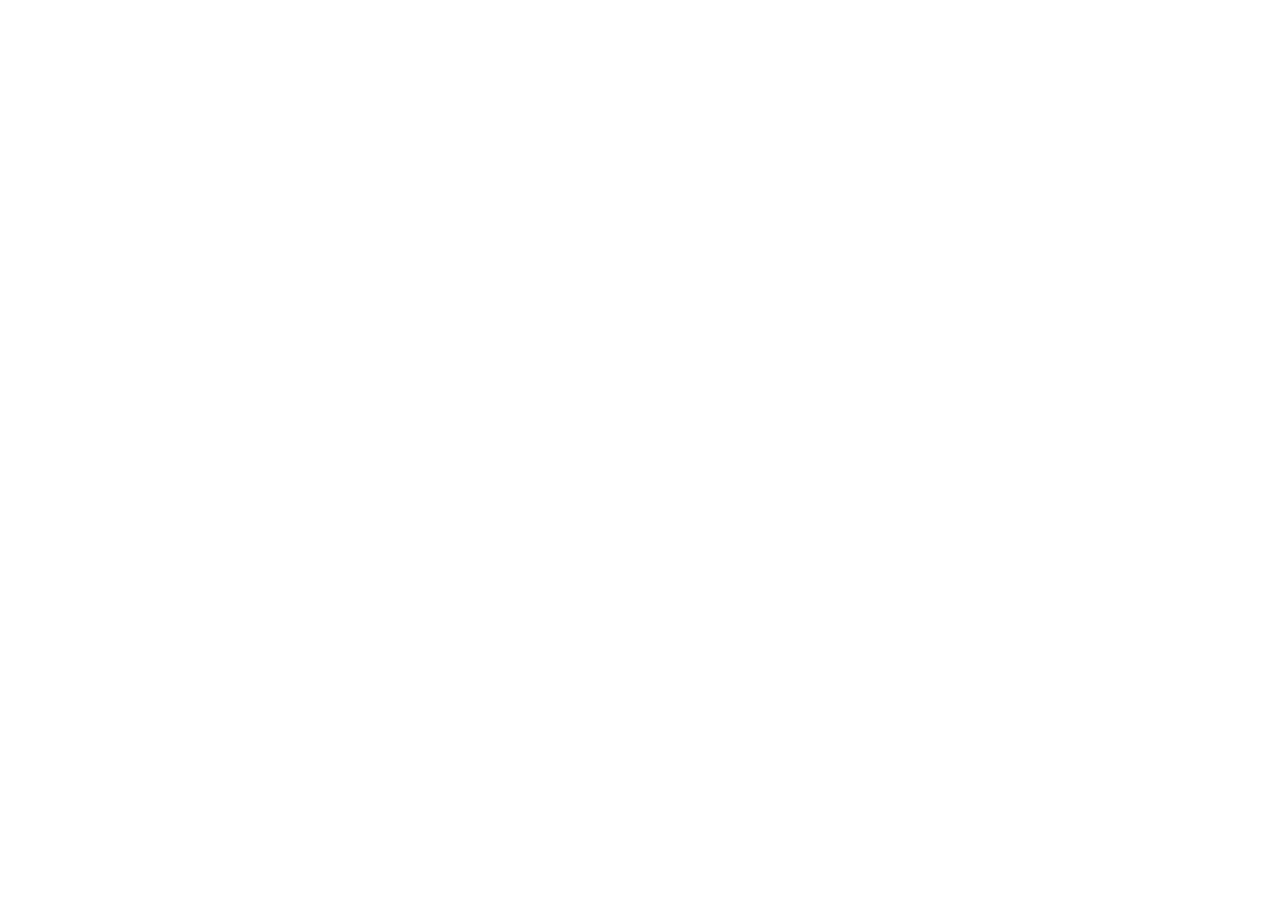
==== commit e4134a64: "Redirect to nhui-ba-khi.github.io Co-Authored-By: Claude Opus 5.5 <noreply@anthropic.com>" ====
--- a/index.html
+++ b/index.html
@@ -4,244 +4,24 @@
 <meta charset="utf-8">
 <meta name="viewport" content="width=device-width, initial-scale=1">
 <title>Hey guys, I’ve GraduATEd · Như í</title>
-<meta name="description" content="Thân mời các vk đến nhìn anh lớn rùi nhé!!! 10h30 am 7/11/2026, UEH cơ sở A.">
-<meta name="theme-color" content="#6a1520">
+<meta name="robots" content="noindex">
+<link rel="canonical" href="https://nhui-ba-khi.github.io/">
+<link rel="icon" type="image/png" href="/nhuy-graduation-invitation/img/favicon.png">
 <meta property="og:type" content="website">
 <meta property="og:title" content="Hey guys, I’ve GraduATEd">
 <meta property="og:description" content="Thân mời các vk đến nhìn anh lớn rùi nhé!!! 10h30 am 7/11/2026, chụp hình vs mk nhé">
-<meta property="og:image" content="https://vominhkhoii.github.io/nhuy-graduation-invitation/img/og.jpg">
-<meta property="og:image:width" content="1200">
-<meta property="og:image:height" content="630">
-<meta property="og:url" content="https://vominhkhoii.github.io/nhuy-graduation-invitation/">
+<meta property="og:image" content="https://nhui-ba-khi.github.io/img/og.jpg">
+<meta property="og:url" content="https://nhui-ba-khi.github.io/">
 <meta name="twitter:card" content="summary_large_image">
-<link rel="icon" type="image/png" href="img/favicon.png">
-<link rel="preload" href="img/bg-red-paper.webp" as="image" type="image/webp">
-<link rel="preload" href="img/paper-cream.webp" as="image" type="image/webp">
-<link rel="stylesheet" href="css/fonts.css">
-<link rel="stylesheet" href="css/styles.css">
-<script>document.documentElement.classList.add('js')</script>
+<meta http-equiv="refresh" content="0; url=https://nhui-ba-khi.github.io/">
+<script>location.replace('https://nhui-ba-khi.github.io/' + location.hash);</script>
+<style>
+  html, body { margin: 0; min-height: 100svh; background: #6a1520; color: #fff4ea; }
+  body { display: grid; place-items: center; padding: 16px; font: 500 17px/1.5 system-ui, sans-serif; text-align: center; }
+  a { color: inherit; }
+</style>
 </head>
 <body>
-<div class="paper-bg" aria-hidden="true"></div>
-
-<main>
-  <!-- 1. Hero: the letter -->
-  <header class="hero" id="top">
-    <div class="hero__stage">
-      <div class="hero__letter">
-        <div class="hero__gingham gingham" aria-hidden="true"></div>
-        <div class="sheet" aria-hidden="true"><div class="sheet__paper paper-cream deckle"></div></div>
-        <div class="hero__copy">
-          <h1 class="hero__title">
-            <span class="hero__hey">Hey guys, I’ve</span>
-            <span class="hero__grad">Gradu<span class="brush-ate">ATE</span>d</span>
-          </h1>
-          <p class="hero__note">Thật sự chưa quen làm người lớn đâu đếi nhưng mà bây giờ trường bắt grad rùi khom thể làm gì được ae ơi!!! Nhanh thật 3 năm mà cứ như 1000 ngày, thời gian đi học chắc được 1 năm vậy mà anh cũng grad rùi chất khom các vk yeyeyeye</p>
-          <p class="hero__invite">Thân mời các vk đến nhìn anh lớn rùi nhé!!!</p>
-          <p class="hero__date"><span class="brush-long">Thứ bảy, 07.11.2026</span></p>
-          <p class="hero__when">10h30 am, UEH cơ sở A<br>chụp hình vs mk nhé</p>
-          <div class="hero__foot">
-            <a class="btn-brush" href="https://share.google/7WF62bSGx4A1vVodG" target="_blank" rel="noopener">Mở bản đồ</a>
-            <p class="hero__sign">yêu mọi người nhiều,<br><span>Như í</span></p>
-          </div>
-        </div>
-        <img class="hero__lips obj" src="img/lips.webp" alt="" width="320" height="235">
-        <img class="hero__bow obj" src="img/bow-velvet.webp" alt="" width="291" height="380">
-        <img class="hero__zenit obj" src="img/camera-zenit.webp" alt="" width="640" height="566">
-        <img class="hero__seal obj" src="img/wax-seal.webp" alt="" width="320" height="282">
-        <img class="hero__cherries obj" src="img/cherries-heart.webp" alt="" width="520" height="509">
-      </div>
-      <div class="hero__portrait">
-        <img class="hero__lace" src="img/lace.webp" alt="" width="1000" height="946">
-        <img class="hero__sticker sticker" src="img/nhuy-cutout.webp" alt="Như í mặc áo cử nhân, chỉ tay lên" width="1266" height="1422">
-      </div>
-    </div>
-  </header>
-
-  <!-- 2. Memories: friends' photos on clotheslines, then the "Nhớ lắm" paragraph -->
-  <section class="memories" id="nho-lam" aria-labelledby="mem-title">
-    <div class="wrap">
-      <header class="memories__head">
-        <h2 id="mem-title" class="memories__title">Nhớ lắm…</h2>
-      </header>
-    </div>
-    <ul class="line" aria-label="Ảnh Như í với bạn bè">
-      <li class="hang">
-        <img class="peg" src="img/peg-1.webp" alt="" width="132" height="300">
-        <div class="swing"><img class="strip" src="img/strip-insaeng.webp" alt="Dải ảnh 인생네컷 chụp cùng hội bạn, 21.06.2024" width="370" height="1200"></div>
-      </li>
-      <li class="hang hang--polaroid">
-        <img class="peg" src="img/peg-2.webp" alt="" width="135" height="300">
-        <div class="swing"><figure class="polaroid"><img src="img/crew-minnie.webp" alt="Như í và bạn bè đeo bờm Minnie, vương miện, tạo dáng trái tim" width="1200" height="798" loading="lazy"></figure></div>
-      </li>
-      <li class="hang hang--polaroid hang--tall">
-        <img class="peg" src="img/peg-2.webp" alt="" width="135" height="300">
-        <div class="swing"><figure class="polaroid"><img src="img/friends-tiara.webp" alt="Hai bạn ôm nhau trước phông hồng, một bạn đội vương miện" width="800" height="1200" loading="lazy"></figure></div>
-      </li>
-      <li class="hang">
-        <img class="peg" src="img/peg-2.webp" alt="" width="135" height="300">
-        <div class="swing">
-          <div class="booth">
-            <img src="img/booth-1.webp" alt="Ba bạn mặc áo cử nhân trước rèm đỏ" width="486" height="600" loading="lazy">
-            <img src="img/booth-2.webp" alt="" width="486" height="600" loading="lazy">
-            <img src="img/booth-3.webp" alt="" width="486" height="600" loading="lazy">
-            <img src="img/booth-4.webp" alt="" width="486" height="600" loading="lazy">
-          </div>
-        </div>
-      </li>
-      <li class="hang hang--polaroid">
-        <img class="peg" src="img/peg-2.webp" alt="" width="135" height="300">
-        <div class="swing"><figure class="polaroid"><img src="img/friends-selfie.webp" alt="Ba bạn chụp selfie trong quán" width="1200" height="900" loading="lazy"></figure></div>
-      </li>
-      <li class="hang">
-        <img class="peg" src="img/peg-1.webp" alt="" width="132" height="300">
-        <div class="swing"><img class="strip" src="img/strip-phototime.webp" alt="Dải ảnh Photo Time ở 234 Phan Xích Long, 27.04.2025" width="378" height="1200" loading="lazy"></div>
-      </li>
-      <li class="hang hang--polaroid">
-        <img class="peg" src="img/peg-2.webp" alt="" width="135" height="300">
-        <div class="swing"><figure class="polaroid"><img src="img/friends-balcony.webp" alt="Hai bạn áo trắng chụp selfie ngoài ban công" width="1200" height="675" loading="lazy"></figure></div>
-      </li>
-      <li class="hang hang--polaroid">
-        <img class="peg" src="img/peg-2.webp" alt="" width="135" height="300">
-        <div class="swing"><figure class="polaroid"><img src="img/cafe-mirror.webp" alt="Cả nhóm chụp qua gương ở quán cà phê" width="1200" height="898" loading="lazy"></figure></div>
-      </li>
-      <li class="hang hang--polaroid">
-        <img class="peg" src="img/peg-2.webp" alt="" width="135" height="300">
-        <div class="swing"><figure class="polaroid"><img src="img/friends-hearts.webp" alt="Hai bạn chống cằm trước phông tim đỏ" width="1200" height="800" loading="lazy"></figure></div>
-      </li>
-      <li class="hang hang--polaroid">
-        <img class="peg" src="img/peg-2.webp" alt="" width="135" height="300">
-        <div class="swing"><figure class="polaroid"><img src="img/friends-xmas.webp" alt="Hai bạn đội mũ cây thông Noel trong photobooth" width="1074" height="764" loading="lazy"></figure></div>
-      </li>
-      <li class="hang hang--polaroid">
-        <img class="peg" src="img/peg-2.webp" alt="" width="135" height="300">
-        <div class="swing"><figure class="polaroid"><img src="img/night-five.webp" alt="Năm bạn giơ tay chữ V vào buổi tối" width="1200" height="674" loading="lazy"></figure></div>
-      </li>
-    </ul>
-    <div class="wrap">
-      <div class="memories__letter" data-reveal>
-        <div class="sheet" aria-hidden="true"><div class="sheet__paper paper-cream deckle"></div></div>
-        <img class="memories__sticker sticker" src="img/sticker-pout.webp" alt="Như í chu môi" width="826" height="1266" loading="lazy">
-        <p class="memories__text"><span class="nl">Nhớ lắm</span> Ningcha, <span class="nl">nhớ lắm</span> mỗi lần cúp học đi làm (hoặc chơi), <span class="nl">nhớ lắm</span> miến trộn kiến trúc, <span class="nl">nhớ lắm</span> bánh mì cổng trường, <span class="nl">nhớ lắm</span> những lúc QnA mí nhóm khác, <span class="nl">nhớ lắm</span> mí lúc lên present, <span class="nl">nhớ lắm</span> những ae đã đỉm danh dùm bé, <span class="nl">nhớ lắm</span> những người đã đồng hành cùng em qua từng chapter trong hành trình này; <span class="memories__love"><span class="brush-long">e thật sự rất iu mọi người</span> <span class="brush-long">hihihaha</span></span> ngày khom meta</p>
-      </div>
-    </div>
-  </section>
-
-  <!-- 3. Thank you, my people -->
-  <section class="thanks" id="cam-on" aria-labelledby="thanks-title">
-    <div class="wrap">
-      <h2 id="thanks-title" class="section-title">Cảm ơn <span class="brush-cream brush-cream--solid">mọi người</span></h2>
-      <div class="thanks__grid">
-        <div class="thanks__letter" data-reveal>
-          <div class="sheet" aria-hidden="true"><div class="sheet__paper paper-cream deckle"></div></div>
-          <div class="thanks__copy">
-            <p>Well thật ra lúc đầu lên đại học t không expect sẽ có thêm được nhiều bạn thân vì t nghĩ hết 3 năm maybe rồi ai về nhà nấy, mỗi người một nơi đi.</p>
-            <p>But … well looking back t đã có nhiều mối quan hệ rất chất đấy nhé, thật lòng em/t rất rất là quý mọi người lắm lắm luôn í. Cảm ơn mọi người đã luôn giúp đỡ và iu thương em.</p>
-            <p>Tuổi 20 t đã từng viết “my greatest wealth in life is being loved” và tuổi trộm vía tủi 21 t vẫn thấy nó đúng quá à.</p>
-            <p>Cảm ơn những người dưới đây và rất rất nhiều người bạn khác đã làm nên hành trình này vứi em.</p>
-            <p class="thanks__last">I'm fucking grateful!</p>
-          </div>
-          <img class="thanks__bow obj" src="img/bow-velvet-2.webp" alt="" width="295" height="380" loading="lazy">
-        </div>
-        <div class="thanks__keepsake" data-reveal>
-          <figure class="polaroid thanks__self"><img src="img/photo-portrait.webp" alt="Như í mặc áo cử nhân, chỉ tay lên" width="1017" height="1389" loading="lazy"></figure>
-          <img class="thanks__cherries obj" src="img/cherries.webp" alt="" width="265" height="420" loading="lazy">
-          <img class="thanks__konica obj" src="img/camera-konica.webp" alt="" width="385" height="520" loading="lazy">
-        </div>
-      </div>
-      <ul class="people" aria-label="Những người Như í muốn cảm ơn">
-        <li class="note note--white" data-reveal><h3>Ba mẹ</h3><p>và my thằng anh</p></li>
-        <li class="note note--kraft" data-reveal><h3>Gia đình</h3><p>mí mí và wí wí</p></li>
-        <li class="note note--cream" data-reveal><h3>Các bạn iu nhóm 6 và ồn</h3><p>su, wan, vjt, hằng</p></li>
-        <li class="note note--lined" data-reveal><h3>Ae PMK chất</h3><p>Trúc, Tkhoa, Bthu, Vythu, Tđoan, Kathy</p></li>
-        <li class="note note--white" data-reveal><h3>Nhốm anh/chị khỉ già</h3><p>c Băng, c Thảo, anh Nam</p></li>
-        <li class="note note--cream" data-reveal><h3>VL iu</h3><p>HAT, cô vanh, bé su, bé nhi</p></li>
-        <li class="note note--kraft" data-reveal><h3>29 nvm</h3><p>anh nguyên, c Bi iuuu, thuý vi, c Lanhh</p></li>
-        <li class="note note--white" data-reveal><h3>Hội bịp thủ</h3><p>pon&nbsp;ngu, kèo&nbsp;bí, nguyn&nbsp;v(n)gu, Đức&nbsp;casion, nghi&nbsp;bếu, trảu</p></li>
-        <li class="note note--lined" data-reveal><h3>Anh coder ở công ty S</h3></li>
-        <li class="note note--cream" data-reveal><h3>Anh/chị/bạn đồng nghiệp</h3><p>ở xí nghiệp S, W&nbsp;&amp;&nbsp;P</p></li>
-        <li class="note note--kraft" data-reveal><h3>Nhà Trọ Họ Nguyễn</h3></li>
-      </ul>
-    </div>
-  </section>
-
-  <!-- 4. The invitation -->
-  <section class="invite" id="loi-moi" aria-labelledby="invite-title">
-    <div class="wrap invite__grid">
-      <div class="invite__camera" data-reveal>
-        <img class="invite__lace" src="img/lace.webp" alt="" width="1000" height="946" loading="lazy">
-        <figure class="invite__print polaroid"><img src="img/self-studio.webp" alt="Ảnh chân dung Như í" width="1017" height="1389" loading="lazy"></figure>
-        <img class="invite__polaroid-cam" src="img/camera-polaroid.webp" alt="Máy ảnh Polaroid đời cũ" width="371" height="463" loading="lazy">
-        <img class="invite__bow obj" src="img/bow-velvet.webp" alt="" width="291" height="380" loading="lazy">
-      </div>
-      <div class="invite__card" data-reveal>
-        <div class="sheet" aria-hidden="true"><div class="sheet__paper paper-cream deckle"></div></div>
-        <div class="invite__copy">
-          <h2 id="invite-title" class="invite__title">Thân mời các vk</h2>
-          <p class="invite__sub">đến nhìn anh lớn rùi nhé!!!</p>
-          <p class="invite__date"><span class="brush-long">Thứ bảy, 07.11.2026</span></p>
-          <dl class="invite__facts">
-            <div><dt>Giờ</dt><dd>10h30 am</dd></div>
-            <div><dt>Ở đâu</dt><dd>UEH, cơ sở A<br><span class="invite__addr">59C Nguyễn Đình Chiểu, Quận 3</span></dd></div>
-            <div><dt>Làm gì</dt><dd>chụp hình vs mk nhé</dd></div>
-            <div><dt>Cần gì</dt><dd>call me at <a href="tel:0367174803">0367174803</a> nhé</dd></div>
-          </dl>
-          <div class="invite__actions">
-            <a class="btn-brush" href="https://share.google/7WF62bSGx4A1vVodG" target="_blank" rel="noopener">Mở bản đồ</a>
-            <a class="btn-brush btn-brush--maroon" href="tel:0367174803">Gọi cho í</a>
-          </div>
-        </div>
-        <img class="invite__seal obj" src="img/wax-seal.webp" alt="" width="320" height="282" loading="lazy">
-        <img class="invite__stamp obj" src="img/stamp-sydney.webp" alt="Tem bưu chính Úc 1932 in hình cầu cảng Sydney" width="445" height="315" loading="lazy">
-      </div>
-    </div>
-  </section>
-
-  <!-- 5. Guestbook -->
-  <section class="guestbook" id="luu-but" aria-labelledby="gb-title">
-    <div class="wrap">
-      <h2 id="gb-title" class="section-title guestbook__title"><span class="nowrap">Grad-I-<span class="brush-cream brush-cream--solid">ATE</span> and me</span> <span class="nowrap">Glad-U-Write</span></h2>
-      <p class="guestbook__lead">Em ídapoet mời các ae mỗi người để lại cho êm một lời nhắn ở đây nhé! Iu và quý lắm đấy yeyeye</p>
-      <div class="guestbook__grid">
-        <form class="gb-form" id="gb-form" novalidate data-reveal>
-          <div class="sheet" aria-hidden="true"><div class="sheet__paper lined deckle-top"></div></div>
-          <div class="gb-form__body">
-            <div class="field">
-              <label for="gb-name">Tên người viết</label>
-              <input id="gb-name" name="name" type="text" maxlength="60" autocomplete="name" placeholder="Tên của bạn" aria-describedby="gb-name-help">
-              <p class="field__help" id="gb-name-help">Không ghi tên thì lưu bút sẽ hiện là Ẩn danh.</p>
-            </div>
-            <div class="field">
-              <label for="gb-msg">Lời chúc</label>
-              <textarea id="gb-msg" name="message" rows="6" maxlength="1000" required placeholder="Thoả sức sáng tạo tối đạo ở đây nhen cả nhà iu" aria-describedby="gb-msg-error"></textarea>
-              <p class="field__error" id="gb-msg-error" hidden>Viết vài chữ cho í đã nha.</p>
-            </div>
-            <button class="btn-brush" type="submit">Gửi lưu bút</button>
-            <p class="gb-form__status" id="gb-status" role="status" aria-live="polite"></p>
-          </div>
-        </form>
-        <div class="wall" aria-label="Lưu bút của mọi người">
-          <img class="wall__ace obj" src="img/card-ace.webp" alt="" width="321" height="500" loading="lazy">
-          <img class="wall__rose obj" src="img/rose.webp" alt="" width="499" height="520" loading="lazy">
-          <img class="wall__sticker sticker" src="img/sticker-gown.webp" alt="Như í mặc áo cử nhân chụp selfie" width="826" height="841" loading="lazy">
-          <ul class="wall__notes" id="gb-notes" aria-busy="false">
-            <li class="wish wish--empty" id="gb-empty">
-              <p>Chưa có lưu bút nào hết.</p>
-              <span class="wish__from">Viết dòng đầu tiên cho í đi!</span>
-            </li>
-          </ul>
-        </div>
-      </div>
-    </div>
-  </section>
-</main>
-
-<footer class="footer">
-  <div class="wrap footer__inner">
-    <p class="footer__love">Yêu mọi người nhiều nhiều</p>
-  </div>
-</footer>
-
-<script src="js/main.js" defer></script>
+<p>Thiệp đã chuyển sang <a href="https://nhui-ba-khi.github.io/">nhui-ba-khi.github.io</a></p>
 </body>
 </html>
